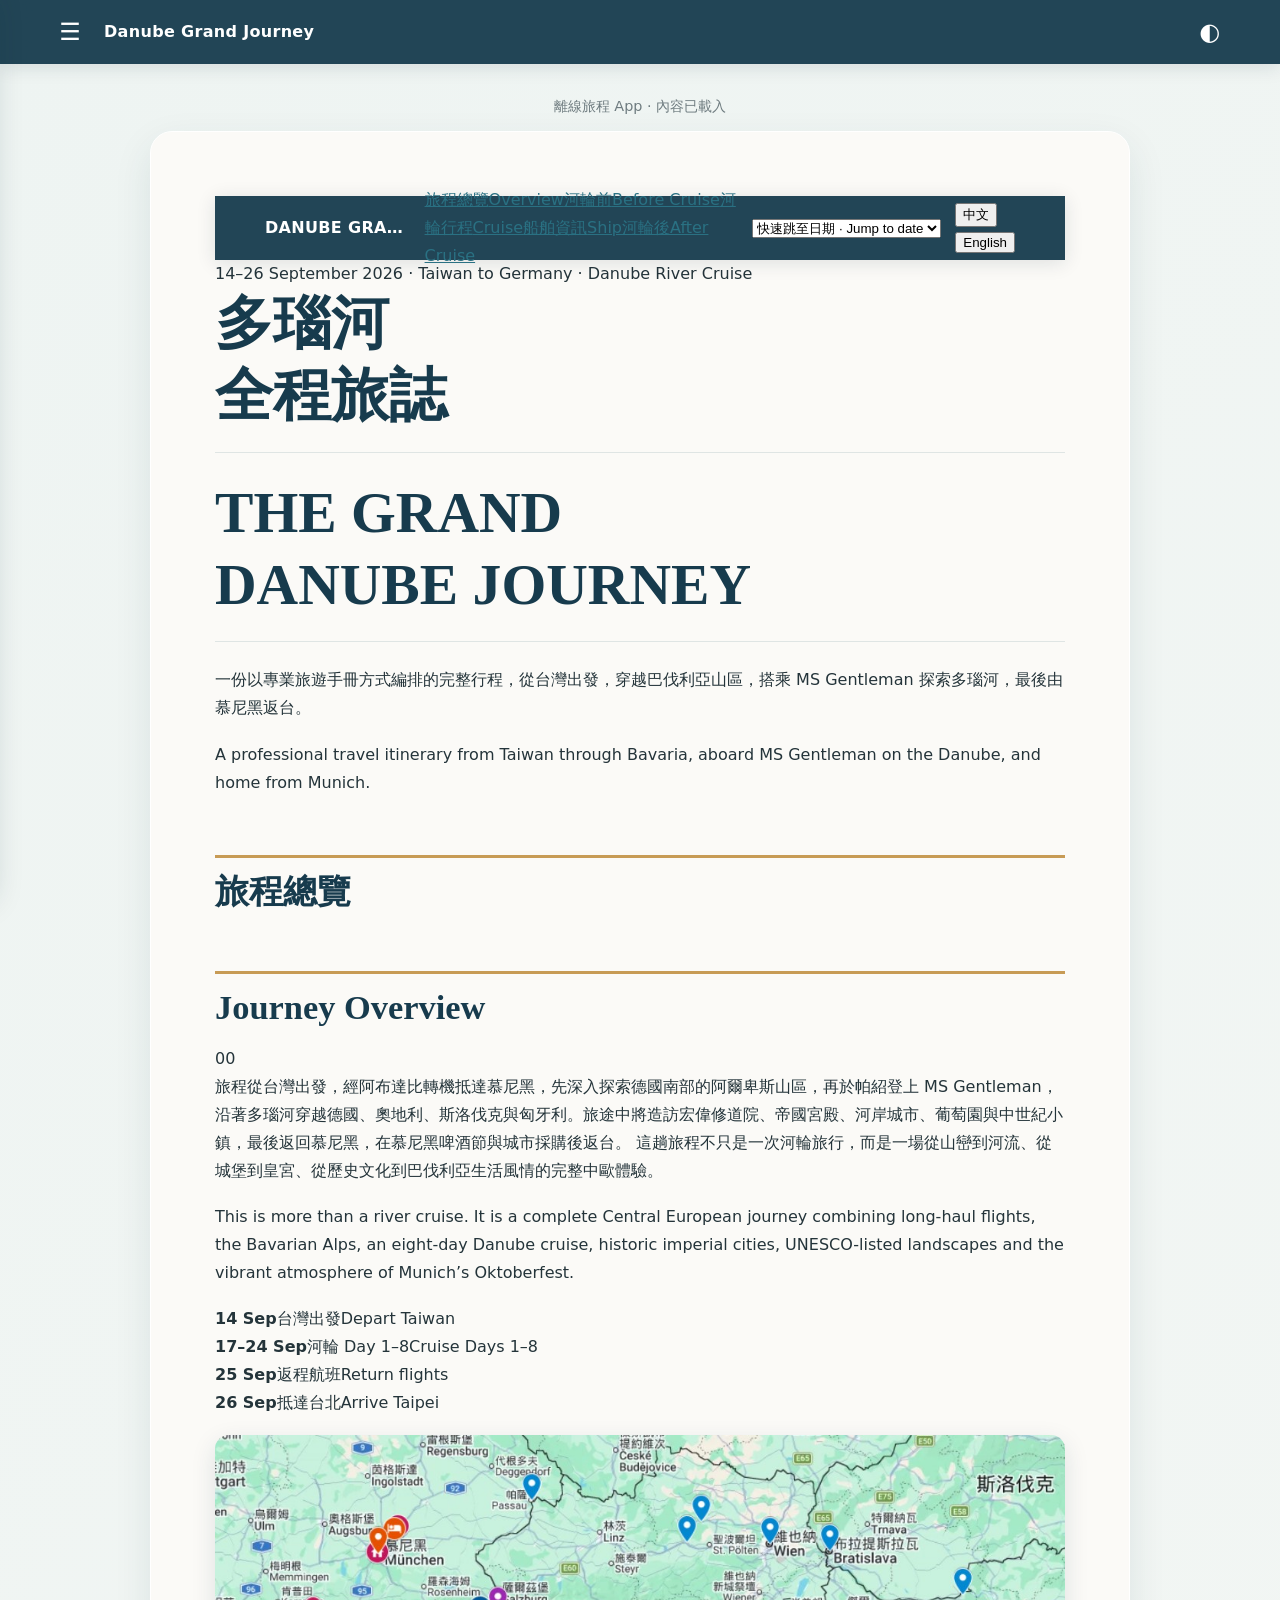
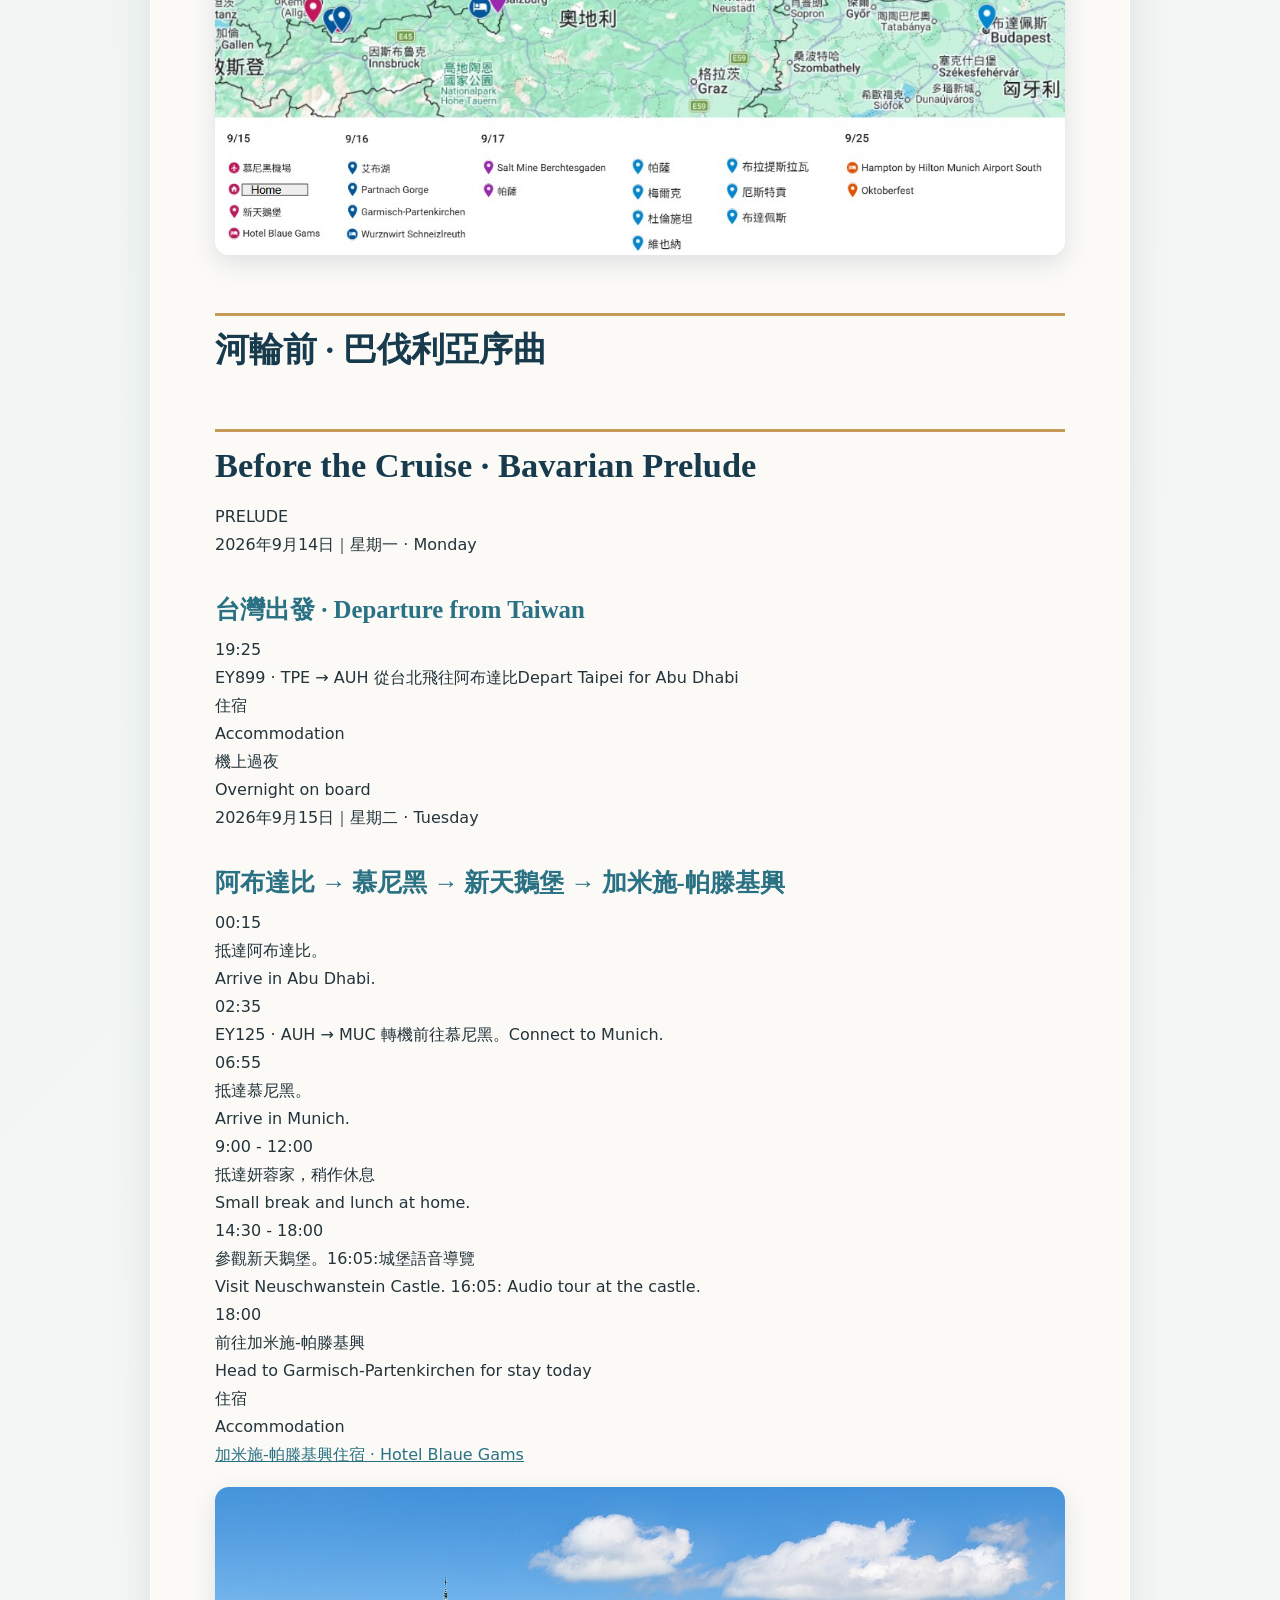
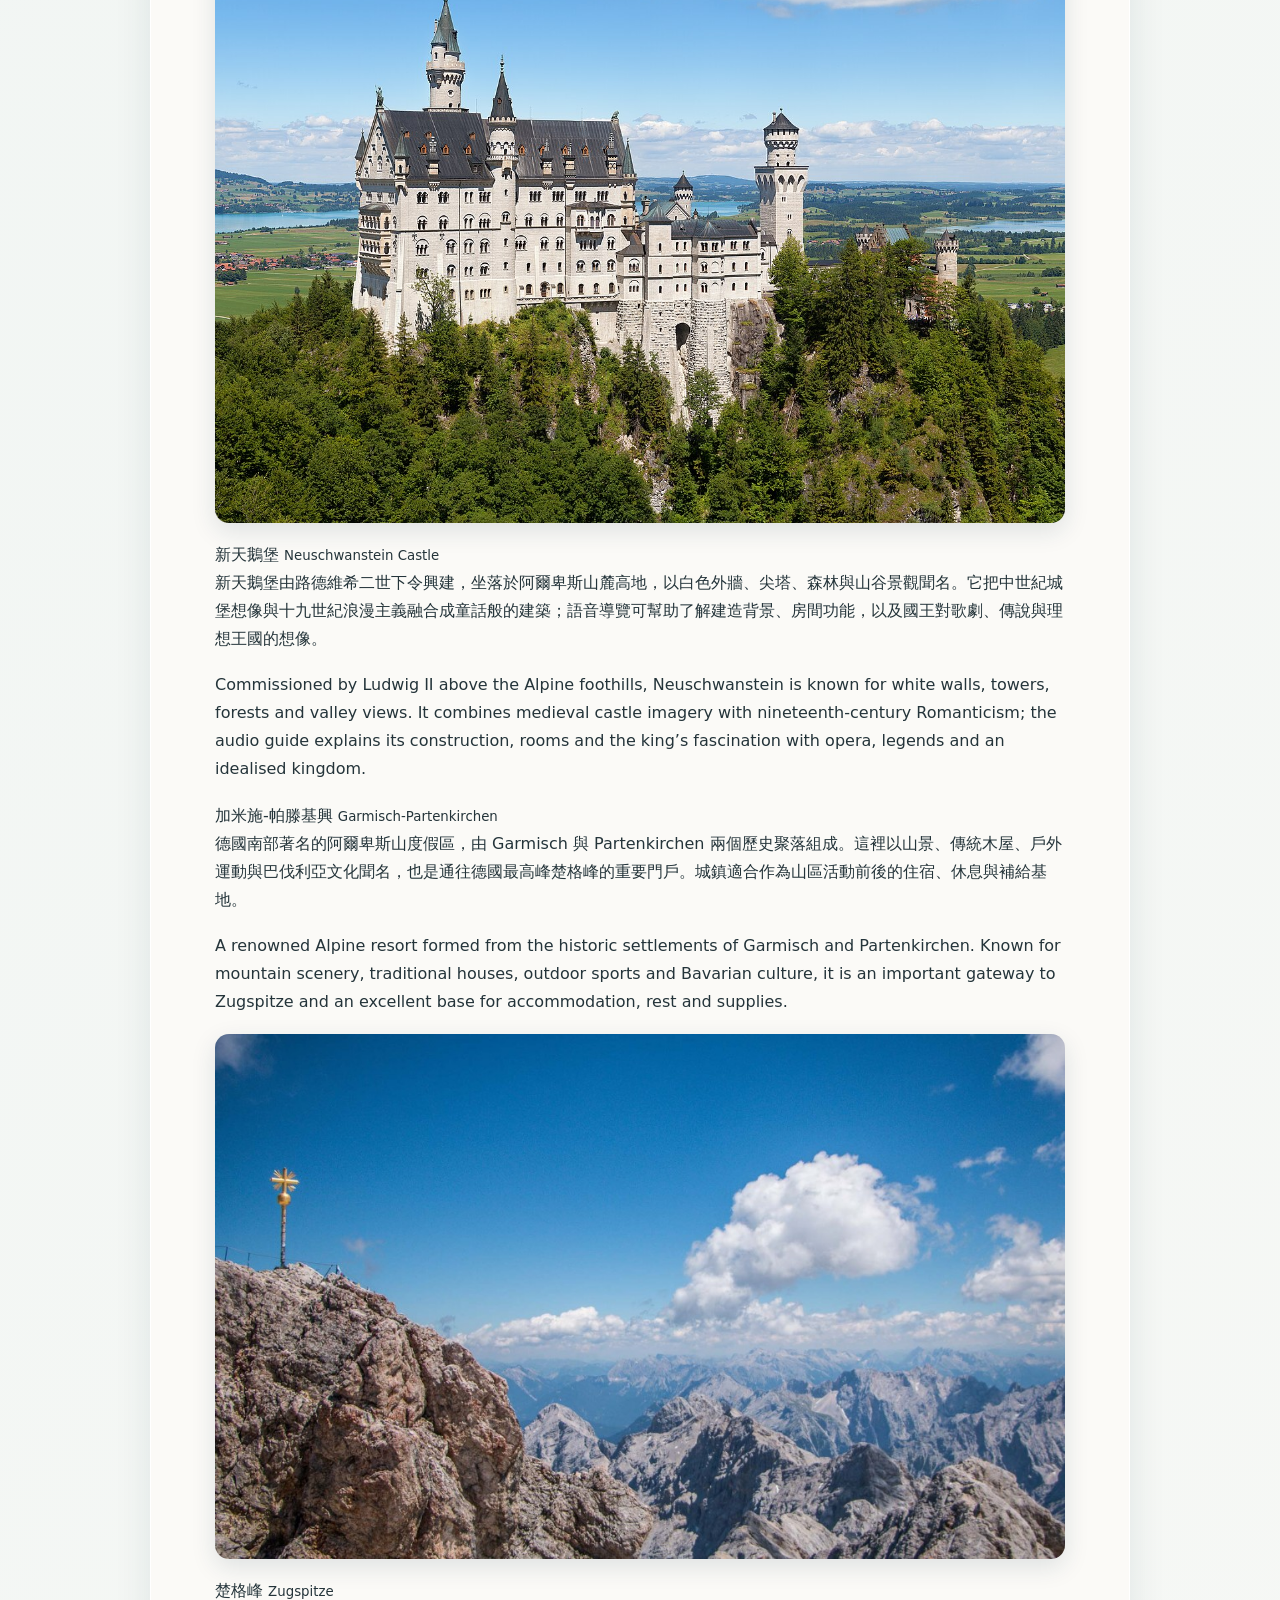
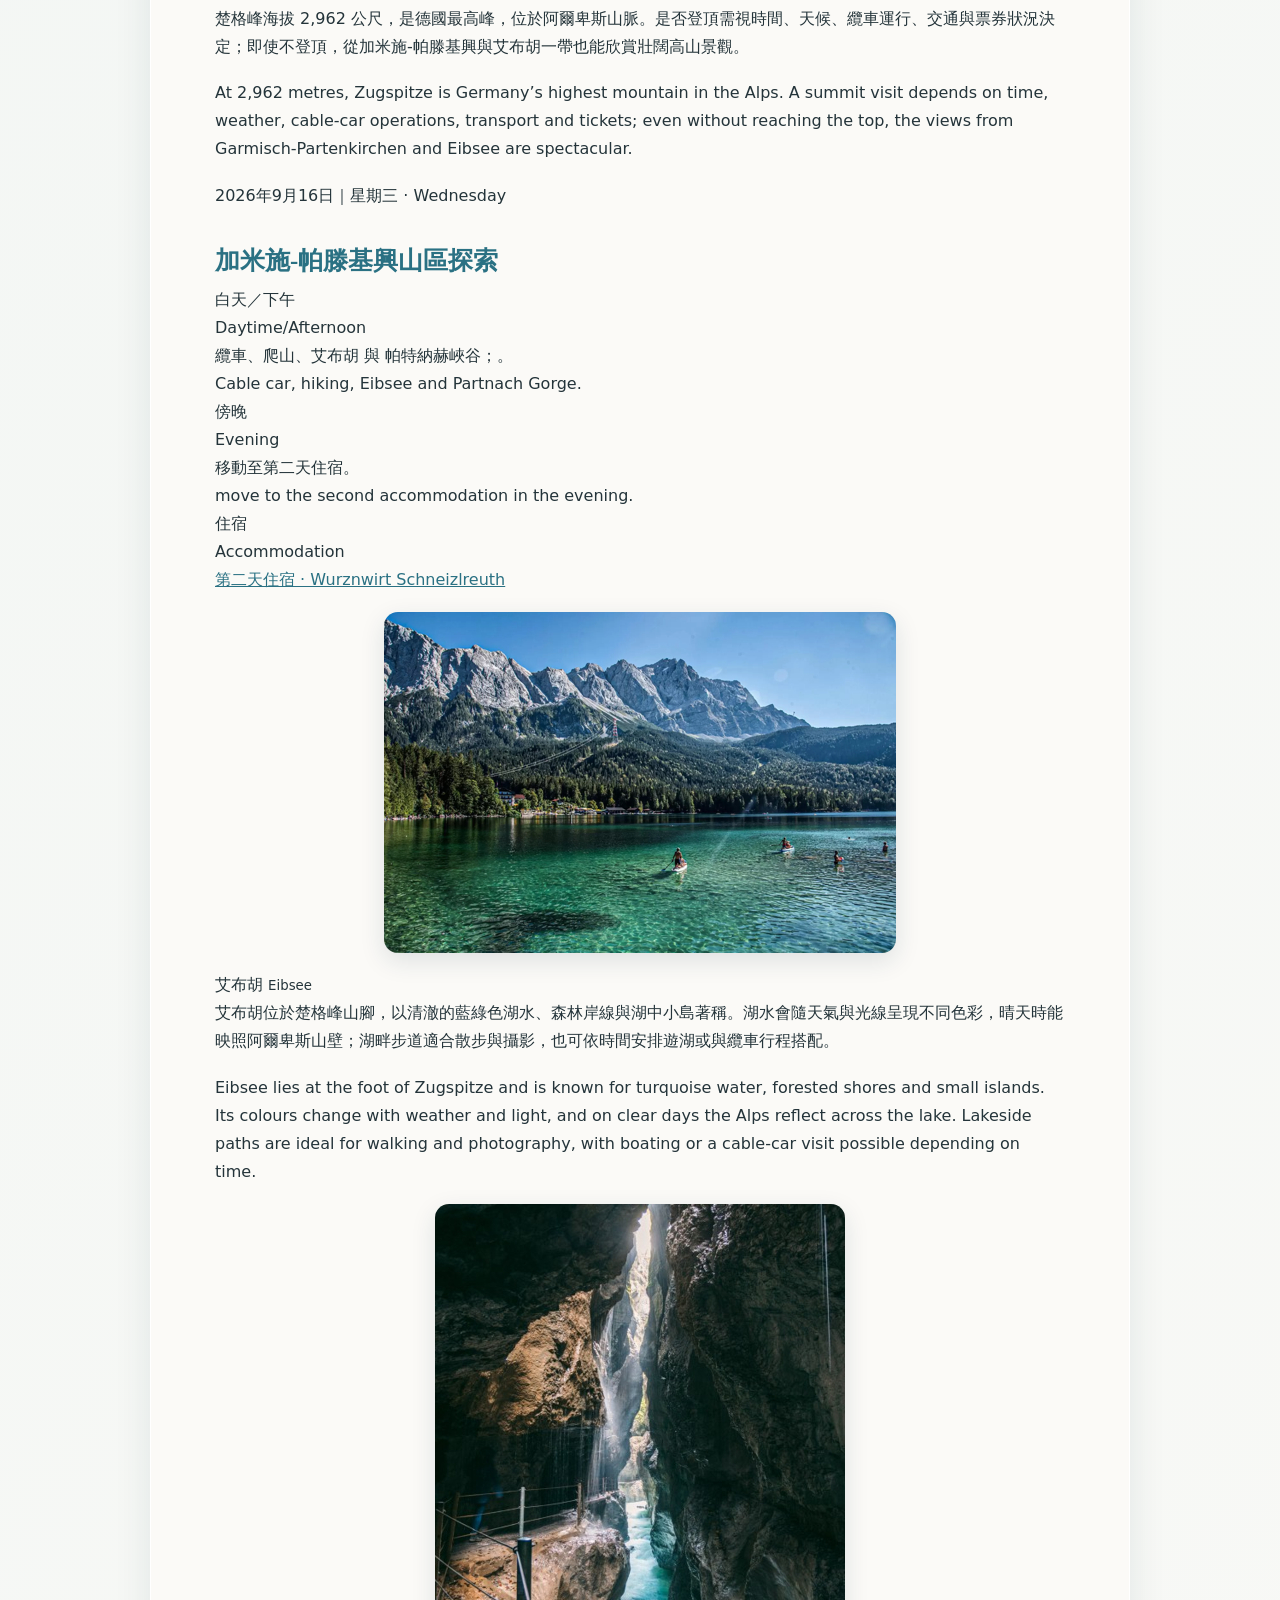
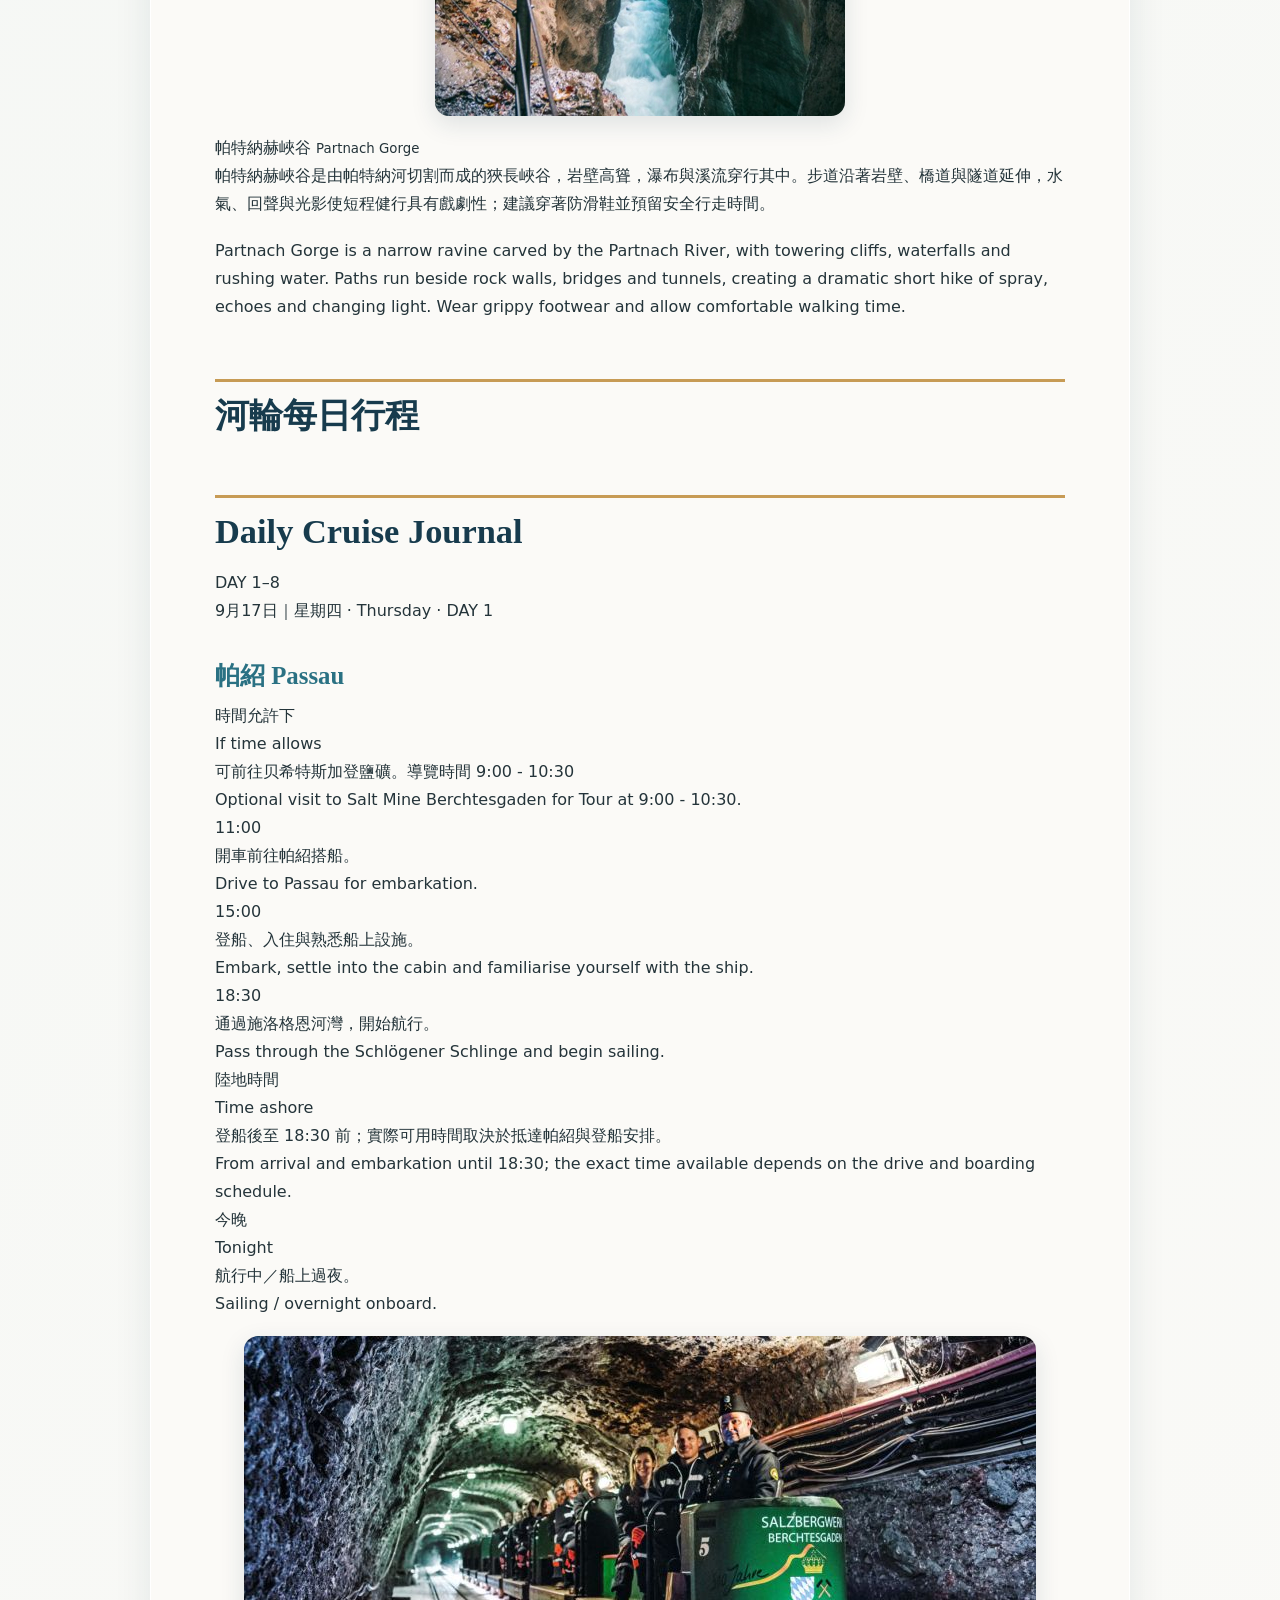
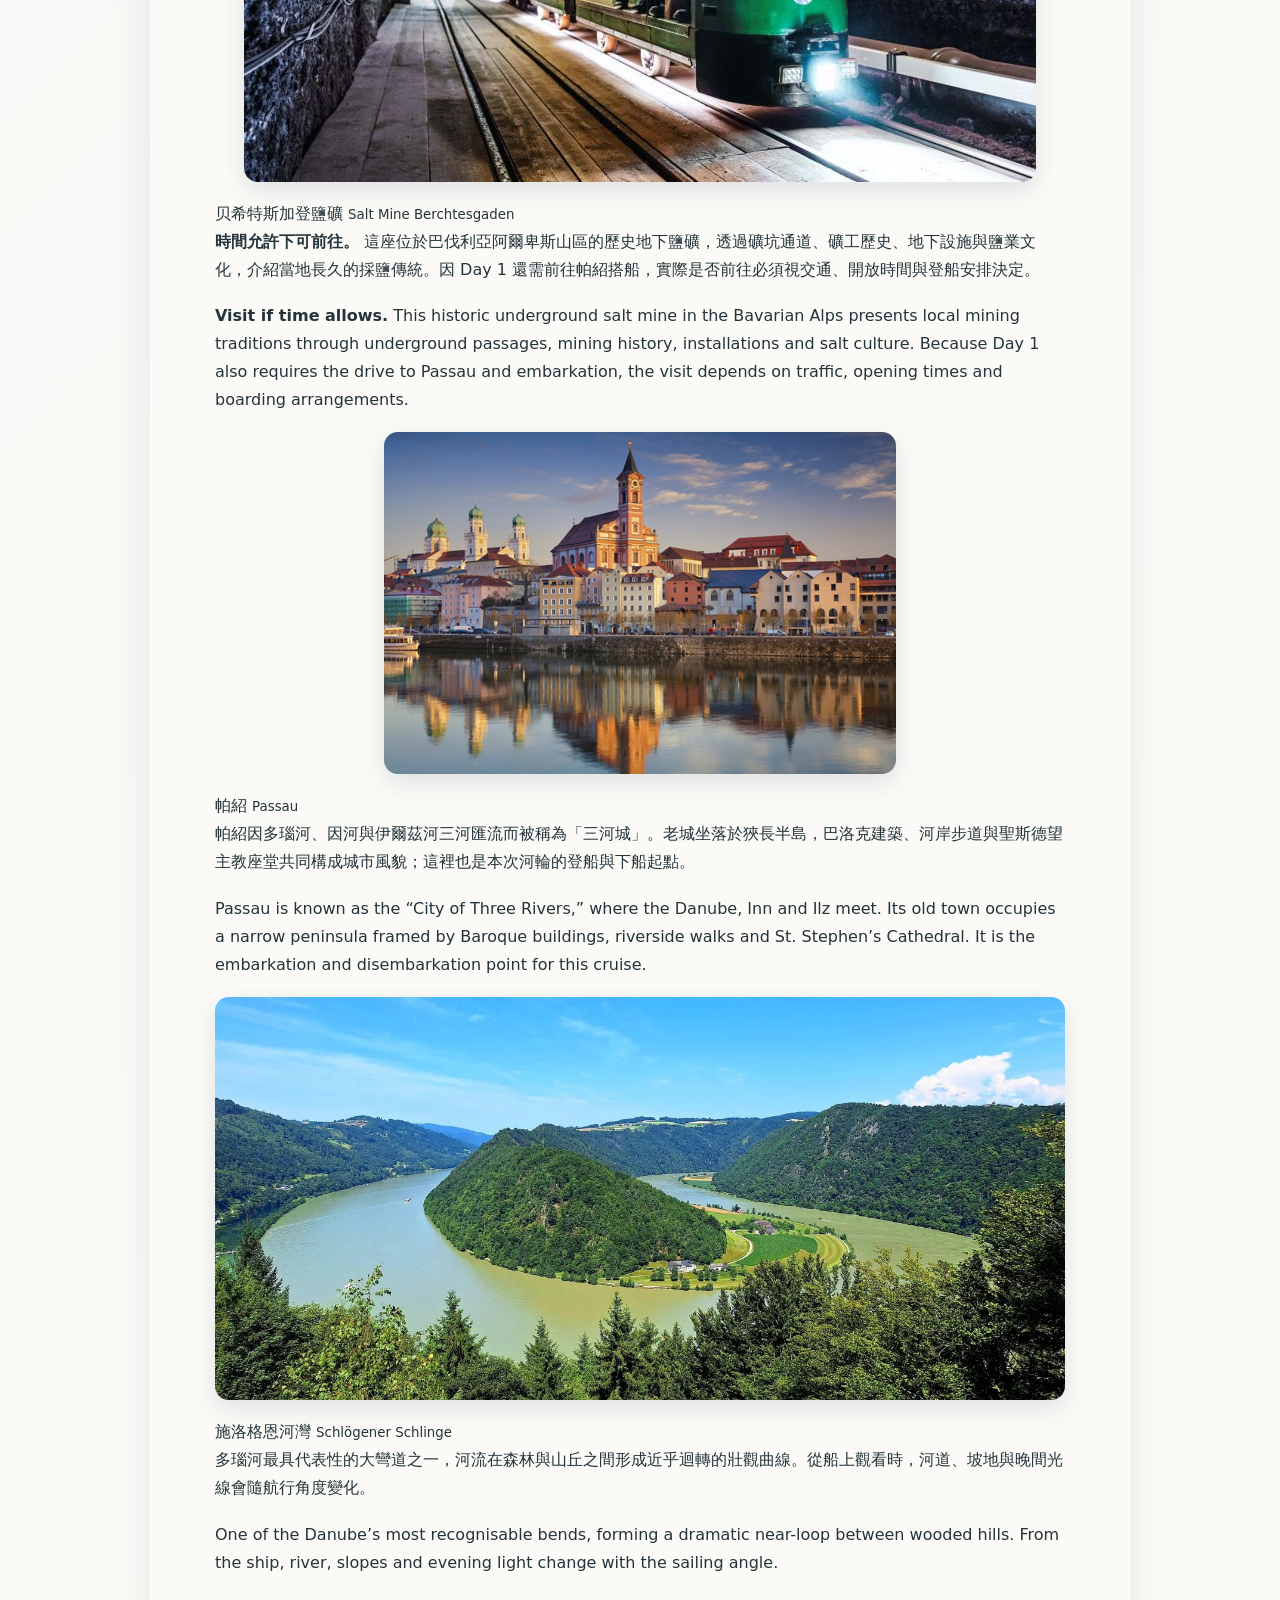
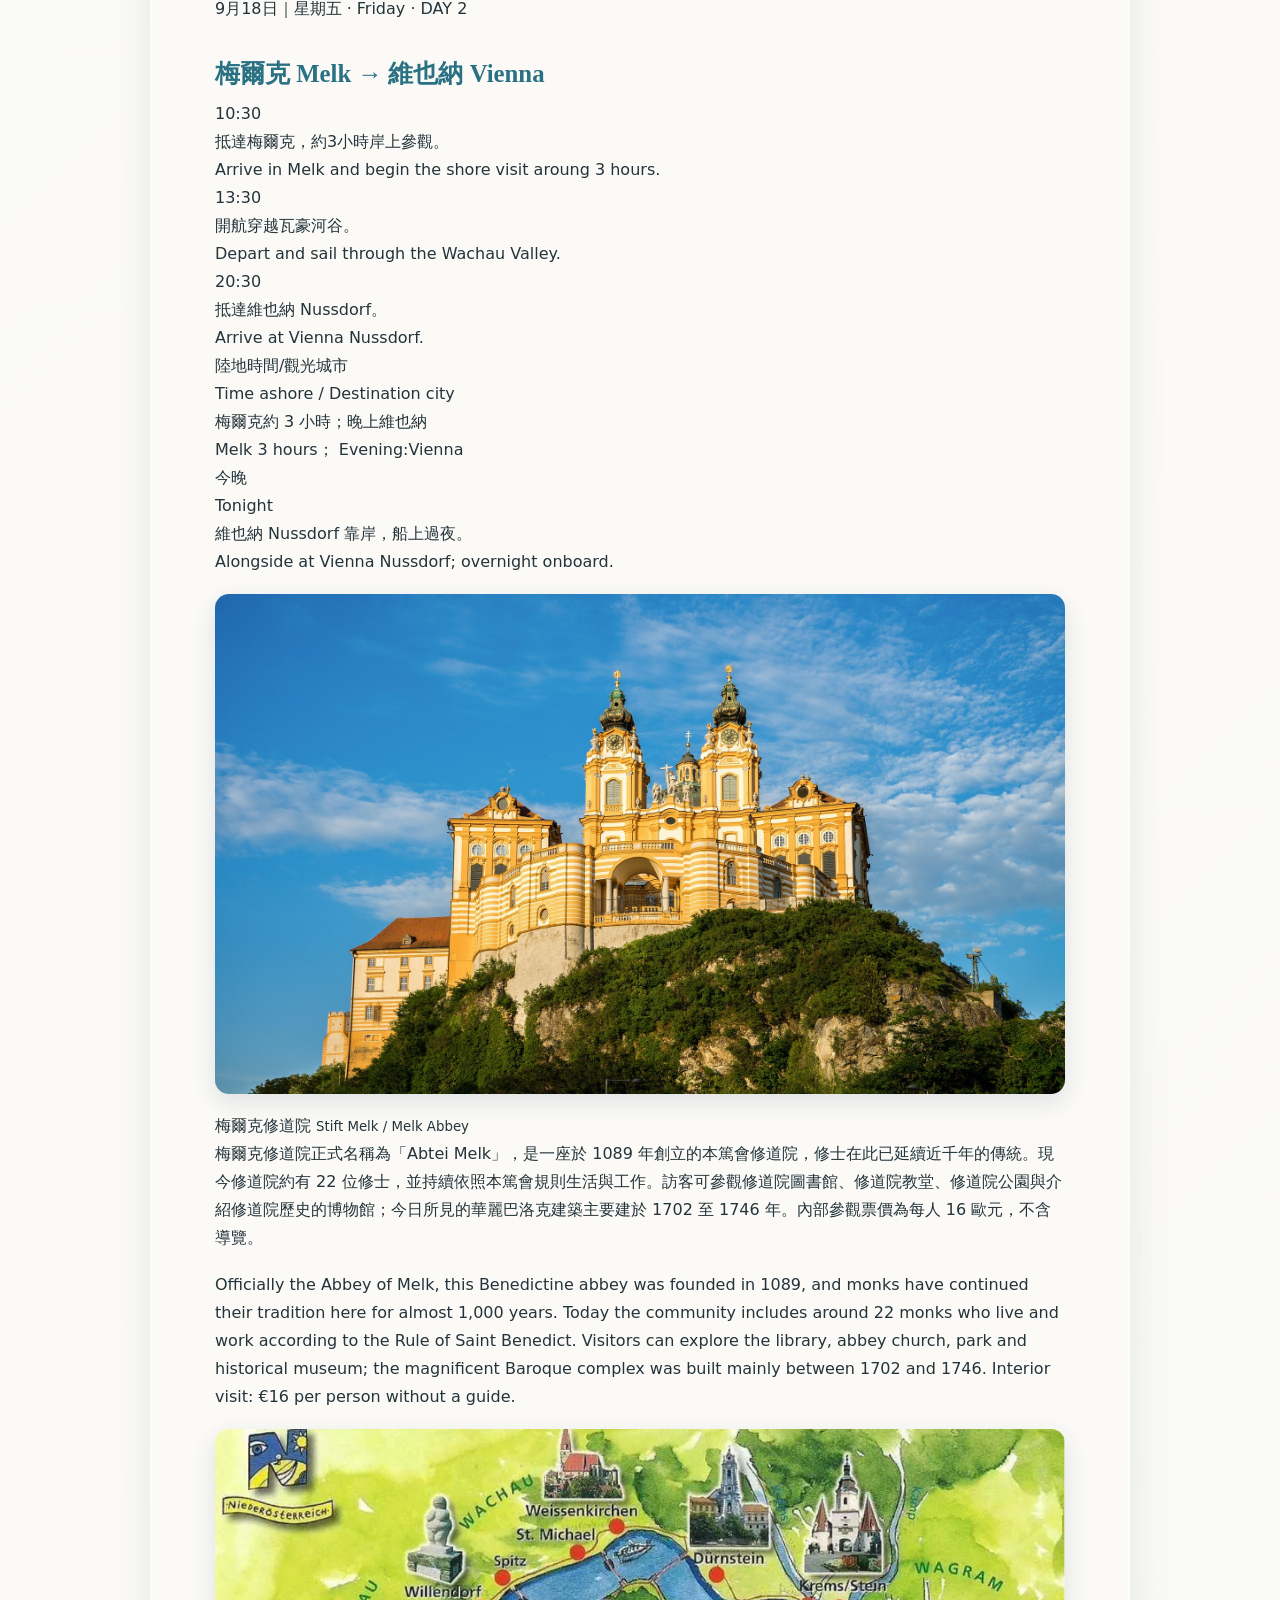
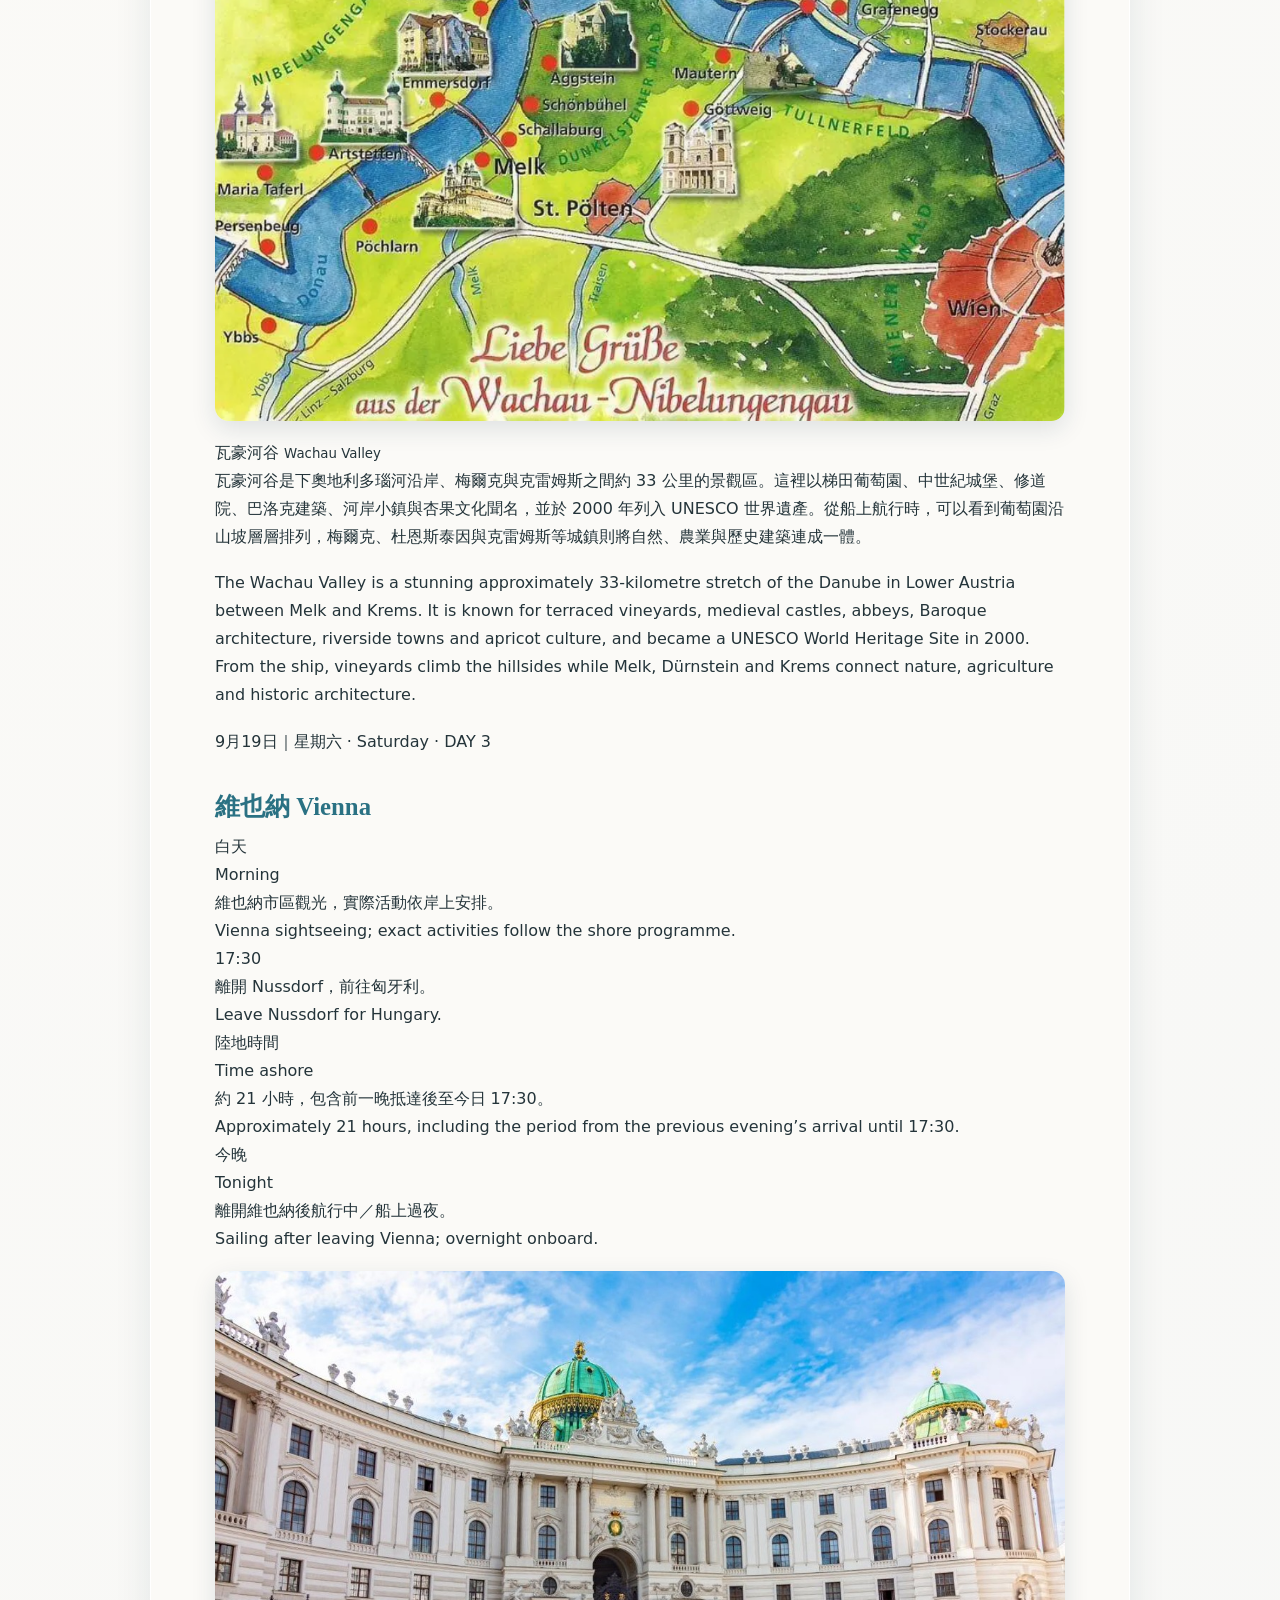
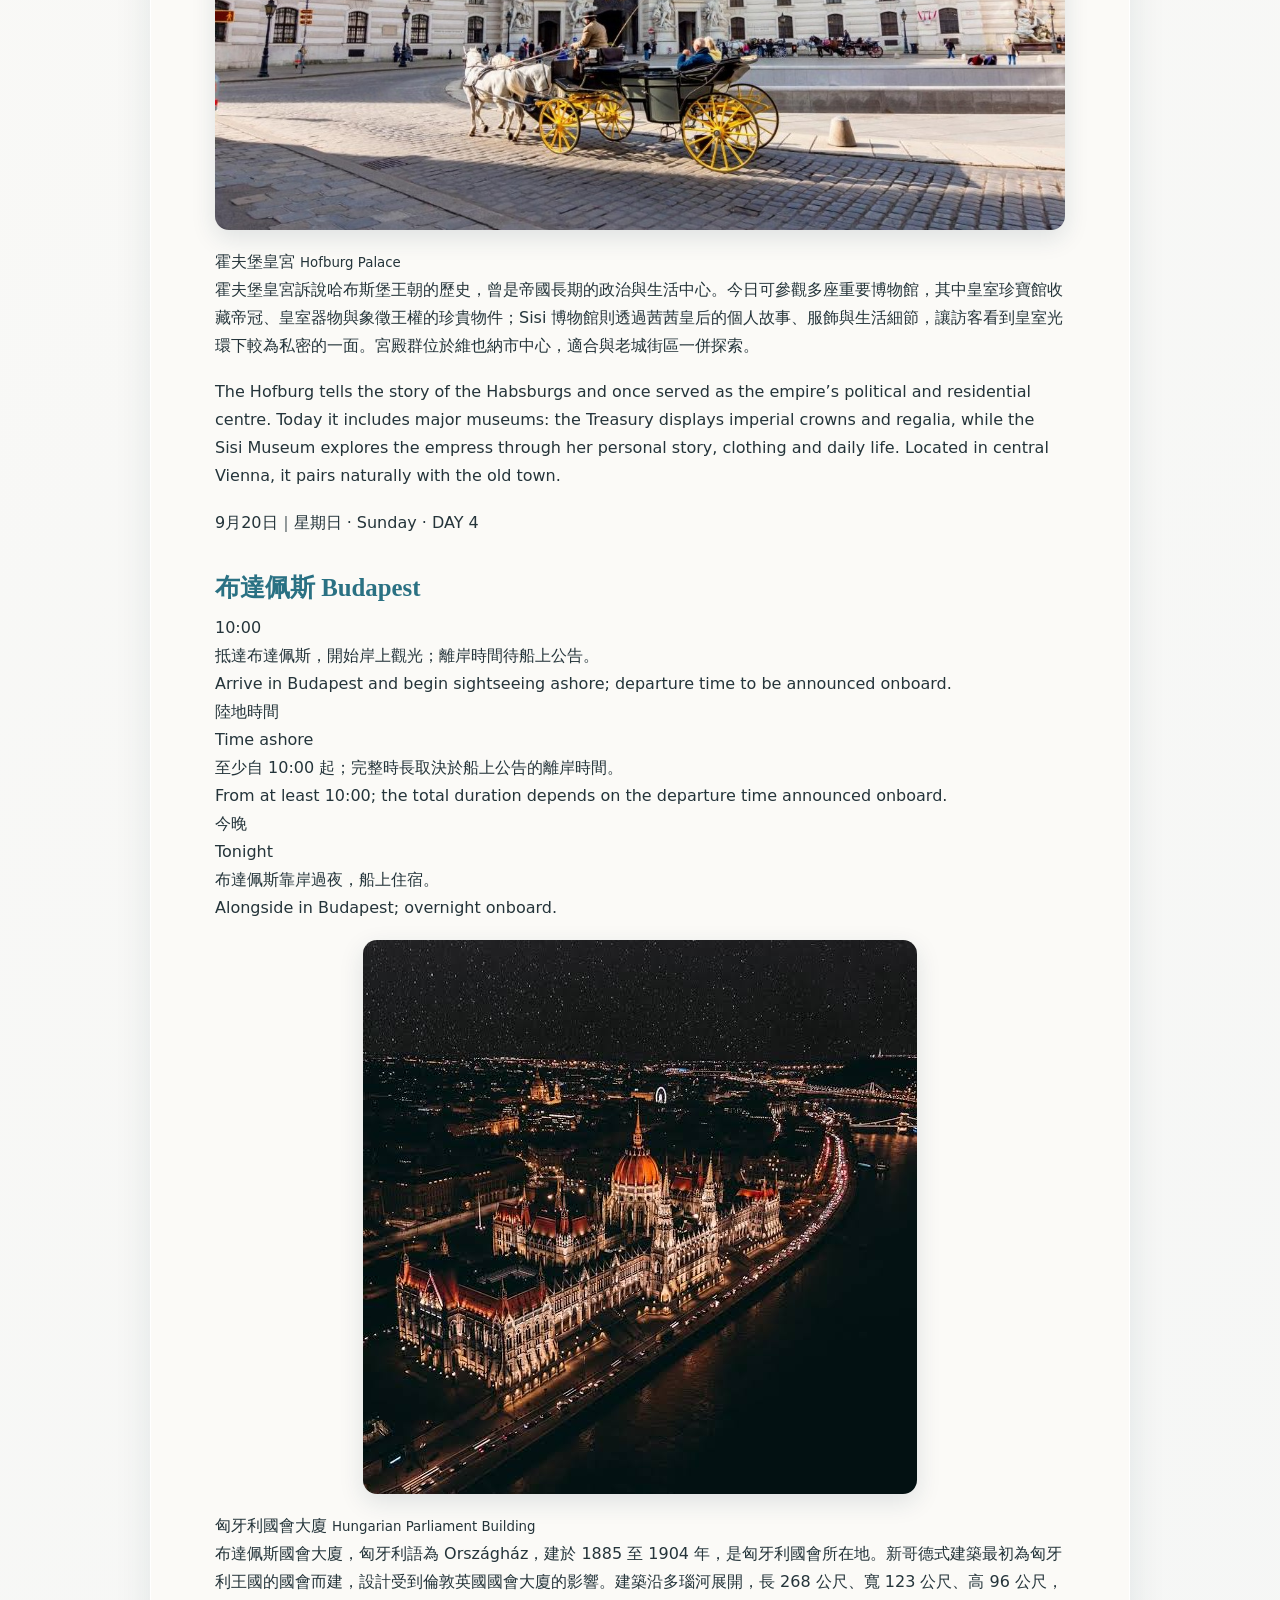
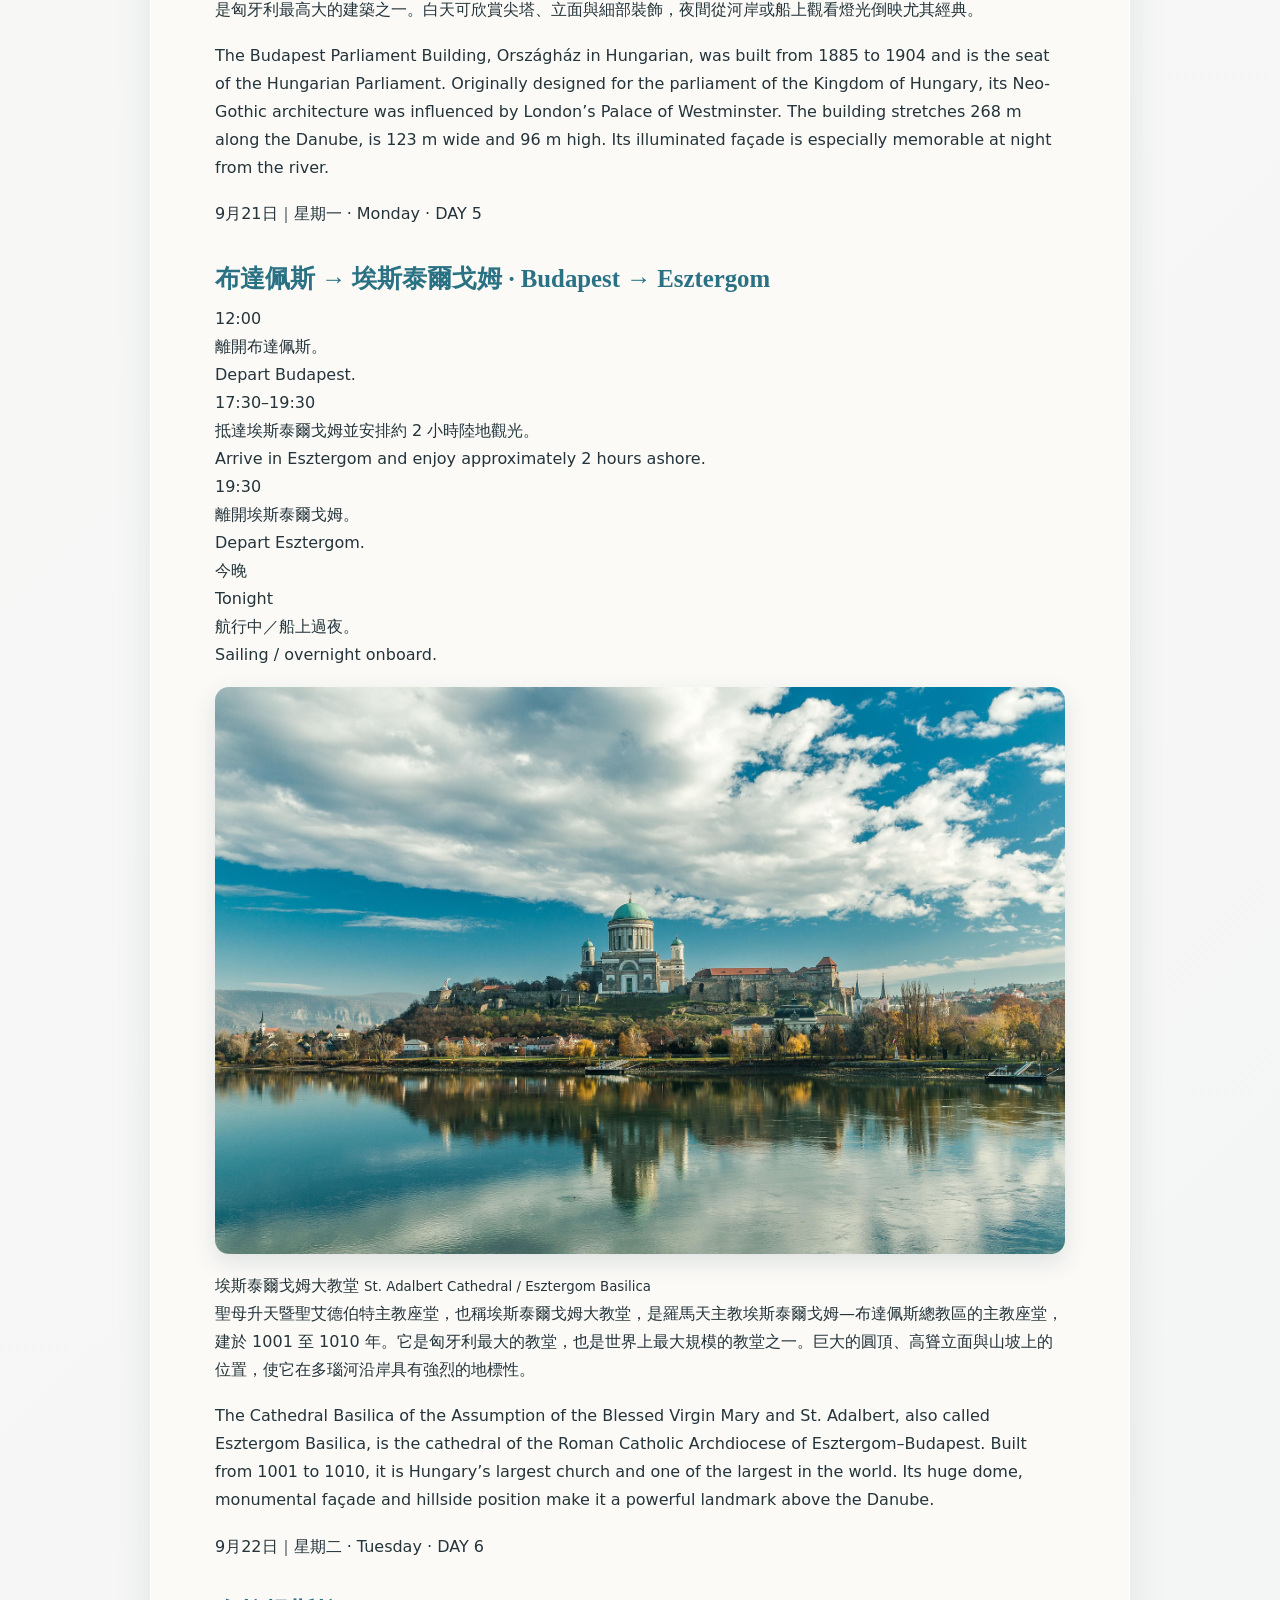
==== index.html @ 1a34e980 "Add files via upload" ====
<!doctype html>
<html lang="zh-Hant">
<head>
  <meta charset="utf-8">
  <meta name="viewport" content="width=device-width,initial-scale=1,viewport-fit=cover">
  <meta name="theme-color" content="#173b4d">
  <meta name="description" content="Danube Grand Journey — 中歐多瑙河旅程">
  <link rel="manifest" href="manifest.json">
  <link rel="stylesheet" href="styles.css">
  <title>Danube Grand Journey</title>
</head>
<body>
  <header class="topbar">
    <button id="menuButton" class="icon-button" aria-label="開啟目錄" aria-controls="sidePanel" aria-expanded="false">☰</button>
    <a class="brand" href="#top">Danube Grand Journey</a>
    <div class="top-actions">
      <button id="themeButton" class="icon-button" aria-label="切換深色模式">◐</button>
      <button id="installButton" class="install-button" hidden>安裝 App</button>
    </div>
  </header>
  <div id="backdrop" class="backdrop" hidden></div>
  <aside id="sidePanel" class="side-panel" aria-label="頁面目錄">
    <div class="panel-heading"><span>Journey Map</span><button id="closeButton" class="icon-button" aria-label="關閉目錄">×</button></div>
    <nav id="toc" class="toc"><p class="muted">正在載入目錄…</p></nav>
  </aside>
  <main id="top" class="page-shell">
    <div id="status" class="status">正在載入旅程內容…</div>
    <article id="content" class="content" aria-live="polite"></article>
    <div id="error" class="error" hidden>
      <h1>內容尚未載入</h1>
      <p>請確認原始檔案名稱為 <code>danube_grand_journey.html</code>，並與本頁放在同一個 GitHub Pages 資料夾。</p>
    </div>
  </main>
  <button id="toTop" class="to-top" aria-label="回到頂部" hidden>↑</button>
  <script src="app.js" defer></script>
</body>
</html>
---- styles.css ----
:root{--navy:#173b4d;--blue:#2a7183;--gold:#c79b55;--paper:#fbfaf7;--ink:#24343a;--muted:#6e7b7f;--line:#dfe5e4;--shadow:0 14px 38px #173b4d18;font-family:Inter,ui-sans-serif,system-ui,-apple-system,BlinkMacSystemFont,"Segoe UI","Noto Sans TC",sans-serif}*{box-sizing:border-box}html{scroll-behavior:smooth}body{margin:0;background:linear-gradient(135deg,#eef4f2,#fbfaf7 45%,#edf1f3);color:var(--ink);line-height:1.75}.topbar{position:sticky;top:0;z-index:20;height:64px;display:flex;align-items:center;gap:14px;padding:0 max(18px,calc((100vw - 1180px)/2));background:#173b4df2;color:#fff;backdrop-filter:blur(14px);box-shadow:0 3px 18px #102c391f}.brand{color:#fff;text-decoration:none;font-weight:750;letter-spacing:.02em;white-space:nowrap;overflow:hidden;text-overflow:ellipsis}.top-actions{display:flex;align-items:center;gap:8px;margin-left:auto}.icon-button,.install-button{border:0;border-radius:10px;cursor:pointer;font:inherit}.icon-button{width:40px;height:40px;background:transparent;color:inherit;font-size:24px;line-height:1}.install-button{padding:8px 12px;background:var(--gold);color:#172a30;font-size:13px;font-weight:700}.page-shell{width:min(100% - 32px,980px);margin:30px auto 80px}.content{background:var(--paper);border:1px solid #fff;border-radius:22px;padding:clamp(22px,5vw,70px);box-shadow:var(--shadow)}.content h1,.content h2,.content h3{font-family:Georgia,"Noto Serif TC",serif;color:var(--navy);line-height:1.25;scroll-margin-top:84px}.content h1{font-size:clamp(2rem,5vw,3.6rem);margin:0 0 24px;border-bottom:1px solid var(--line);padding-bottom:20px}.content h2{font-size:clamp(1.55rem,3vw,2.15rem);margin:58px 0 16px;padding-top:12px;border-top:3px solid var(--gold)}.content h3{font-size:clamp(1.18rem,2.5vw,1.55rem);margin:36px 0 10px;color:var(--blue)}.content p{margin:0 0 1.15em}.content img{display:block;max-width:100%;height:auto;margin:18px auto;border-radius:14px;box-shadow:0 8px 24px #173b4d20}.content figure{margin:28px 0}.content figcaption{text-align:center;color:var(--muted);font-size:.9rem}.content table{display:block;max-width:100%;overflow:auto;border-collapse:collapse;margin:22px 0}.content th,.content td{border:1px solid var(--line);padding:8px 12px;text-align:left}.content blockquote{border-left:4px solid var(--gold);margin:22px 0;padding:5px 18px;background:#f1f5f3}.content a{color:var(--blue)}.content ul,.content ol{padding-left:1.4em}.status{color:var(--muted);font-size:.9rem;text-align:center;margin:12px}.error{background:#fff1ed;border:1px solid #e6b3a6;border-radius:16px;padding:24px}.error code{background:#fff;padding:2px 6px;border-radius:5px}.side-panel{position:fixed;z-index:30;left:0;top:0;bottom:0;width:min(340px,88vw);padding:18px;background:var(--paper);box-shadow:8px 0 30px #102c3930;transform:translateX(-105%);transition:transform .25s ease;overflow:auto}.side-panel.open{transform:none}.panel-heading{display:flex;justify-content:space-between;align-items:center;font-weight:750;color:var(--navy);font-size:1.1rem;margin-bottom:12px}.toc a{display:block;padding:8px 10px;color:var(--ink);text-decoration:none;border-radius:8px;line-height:1.35}.toc a:hover,.toc a:focus{background:#e8f0ee;color:var(--blue)}.toc a.level-3{padding-left:26px;font-size:.92rem}.backdrop{position:fixed;inset:0;z-index:25;background:#102c3955}.muted{color:var(--muted)}.to-top{position:fixed;right:20px;bottom:22px;border:0;border-radius:50%;width:44px;height:44px;background:var(--gold);color:#172a30;font-size:22px;box-shadow:var(--shadow);cursor:pointer}.dark{--paper:#17272e;--ink:#edf3f1;--navy:#c9e1db;--blue:#8bd0d0;--line:#3b5359;--muted:#b1c1c2;background:#101c21}.dark .content{border-color:#294049}.dark .content blockquote{background:#20343a}.dark .error{background:#402d2b}.dark .error code{background:#553b37}.dark .toc a:hover,.dark .toc a:focus{background:#29434a}@media(max-width:600px){.topbar{height:58px;padding:0 12px;gap:8px}.brand{font-size:.9rem}.install-button{padding:7px 9px}.page-shell{width:100%;margin:0 auto 50px}.content{border-radius:0;border-left:0;border-right:0;padding:25px 19px 48px}.content h2{margin-top:44px}.content table{font-size:.9rem}.status{padding:8px 12px;font-size:.8rem}}@media(prefers-reduced-motion:reduce){*{scroll-behavior:auto!important;transition:none!important}}
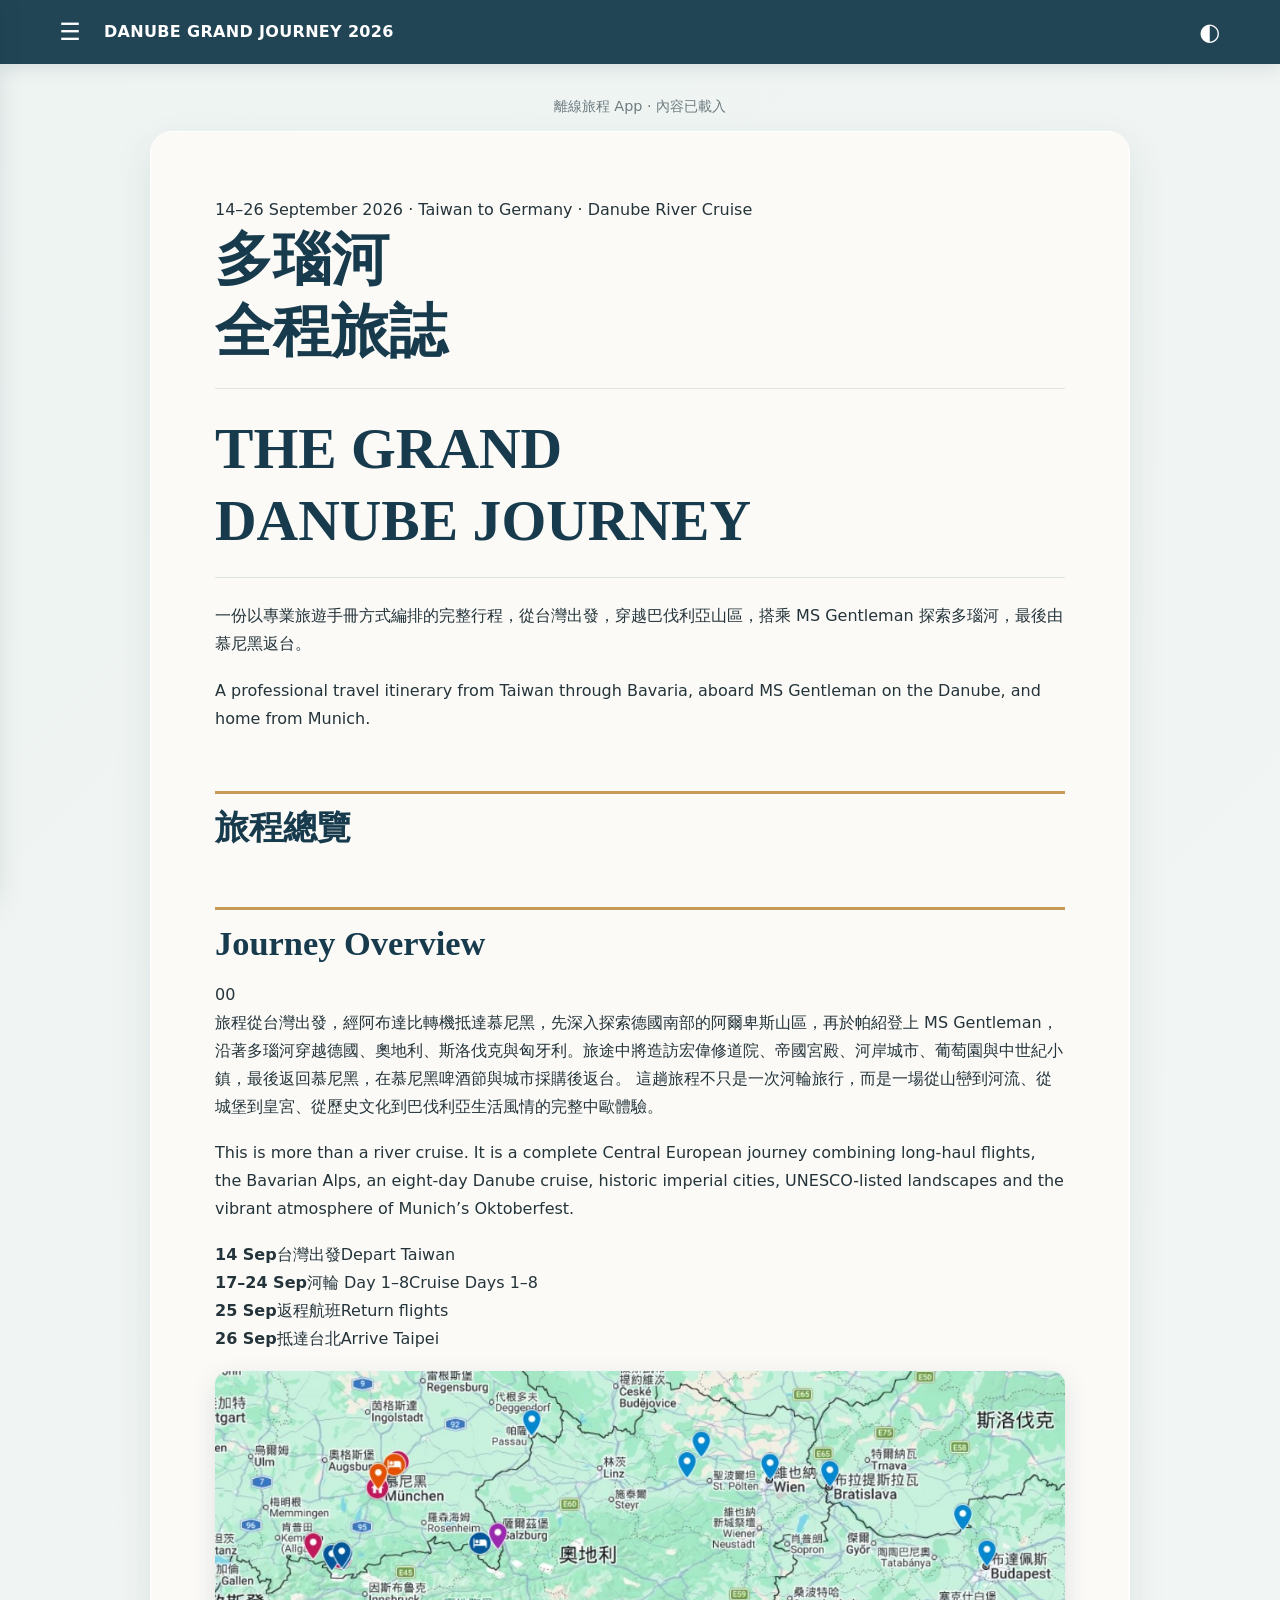
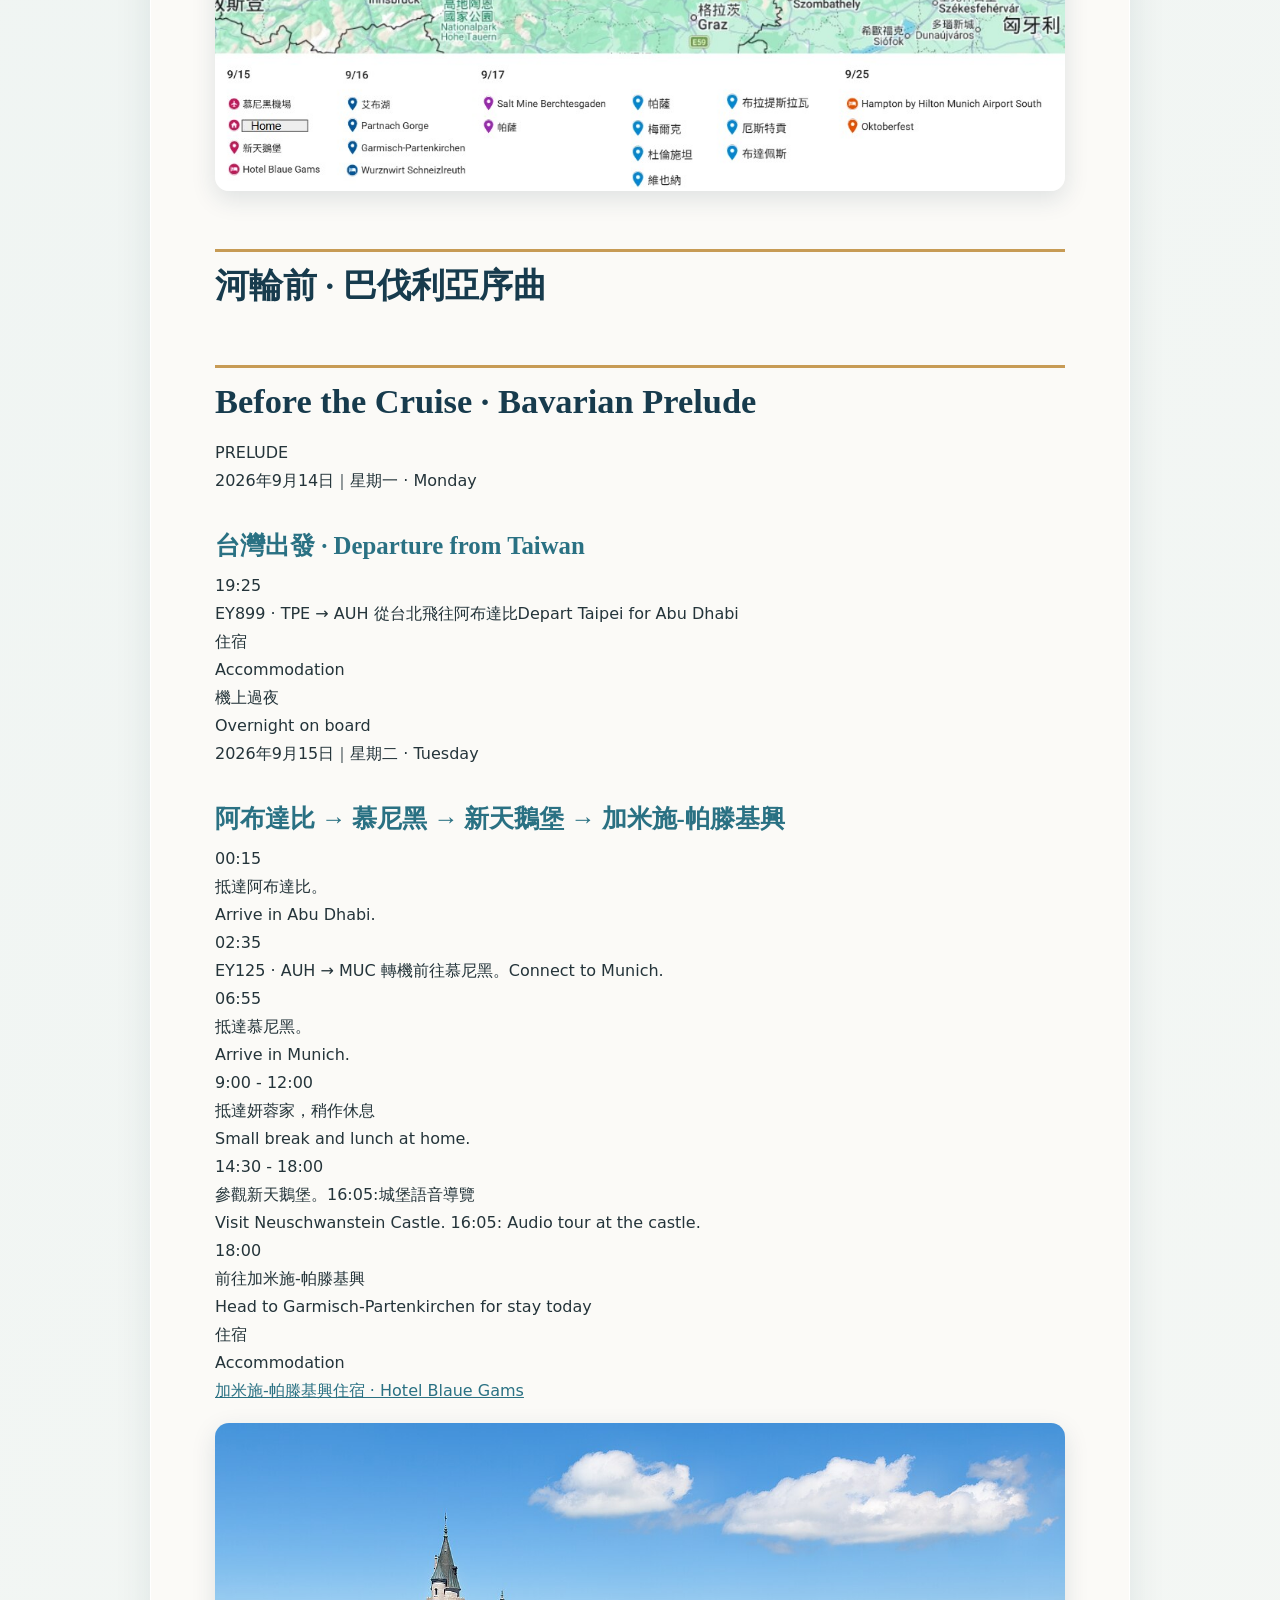
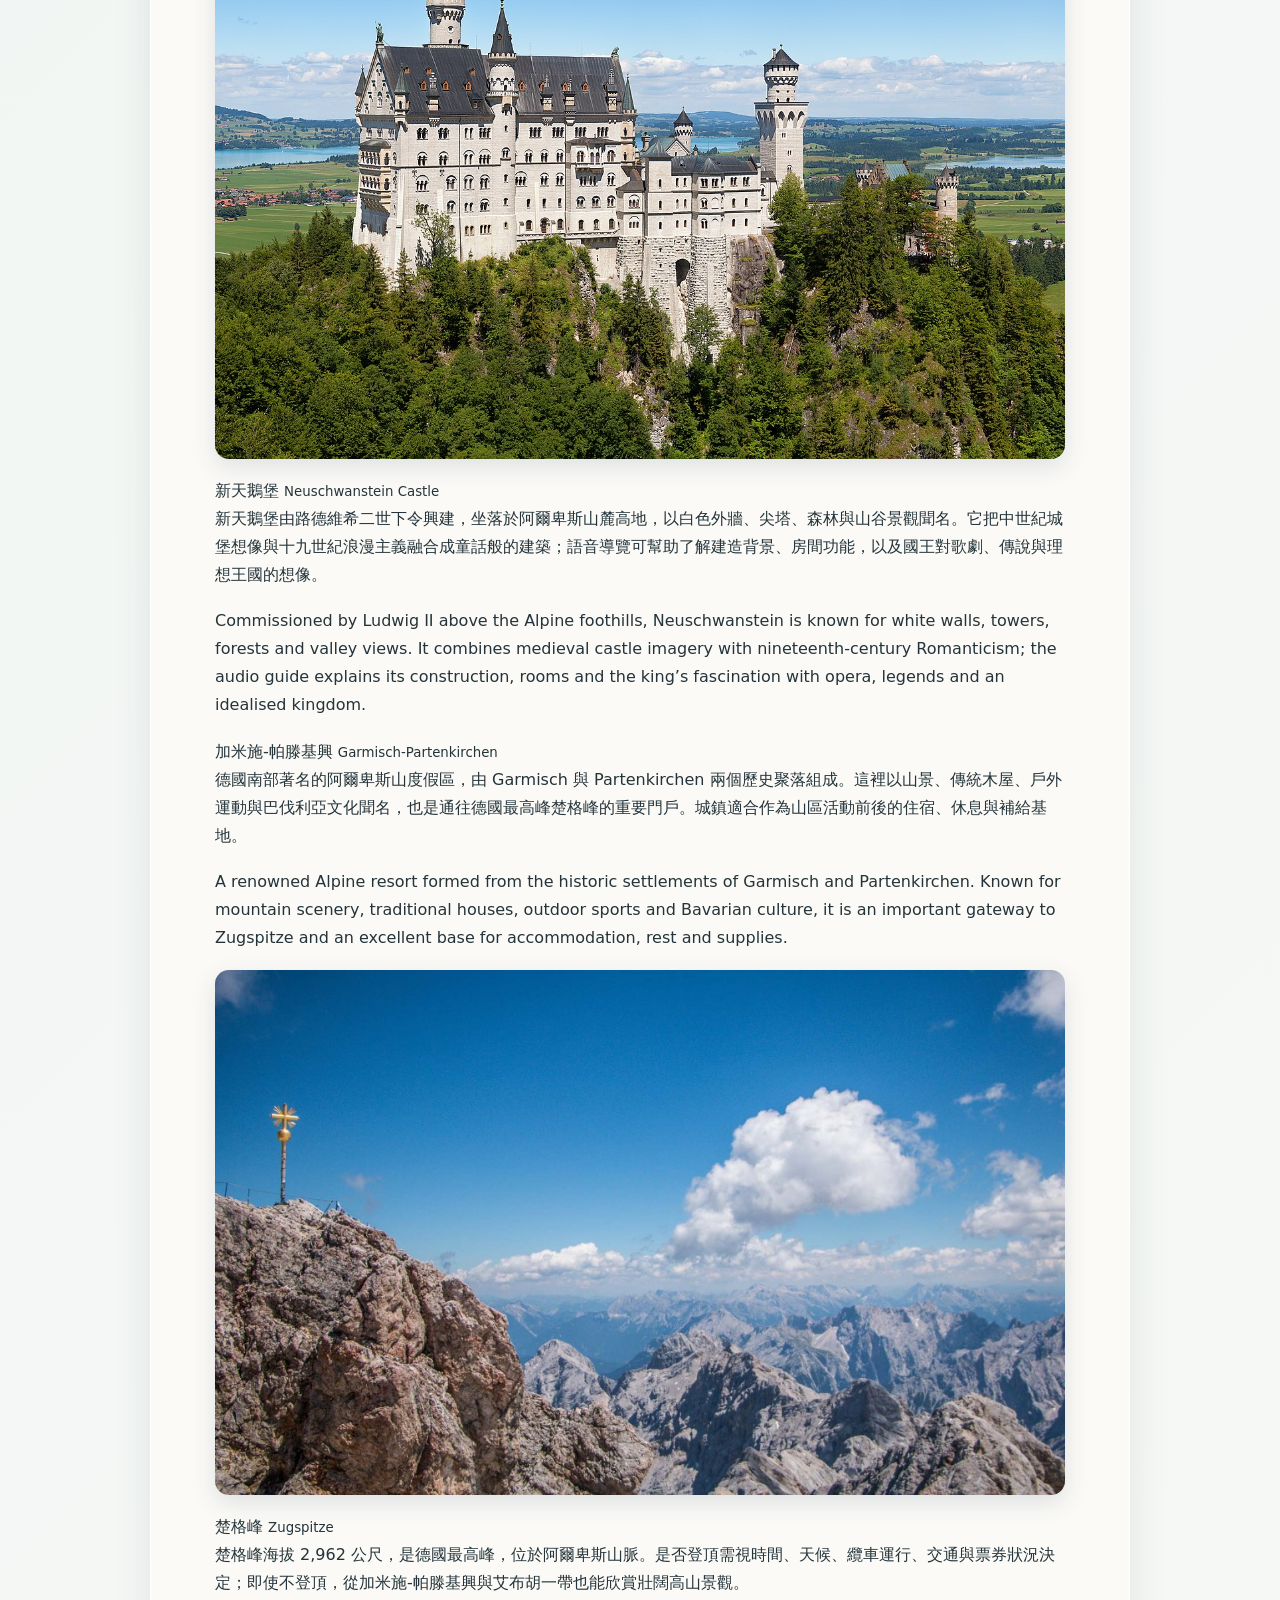
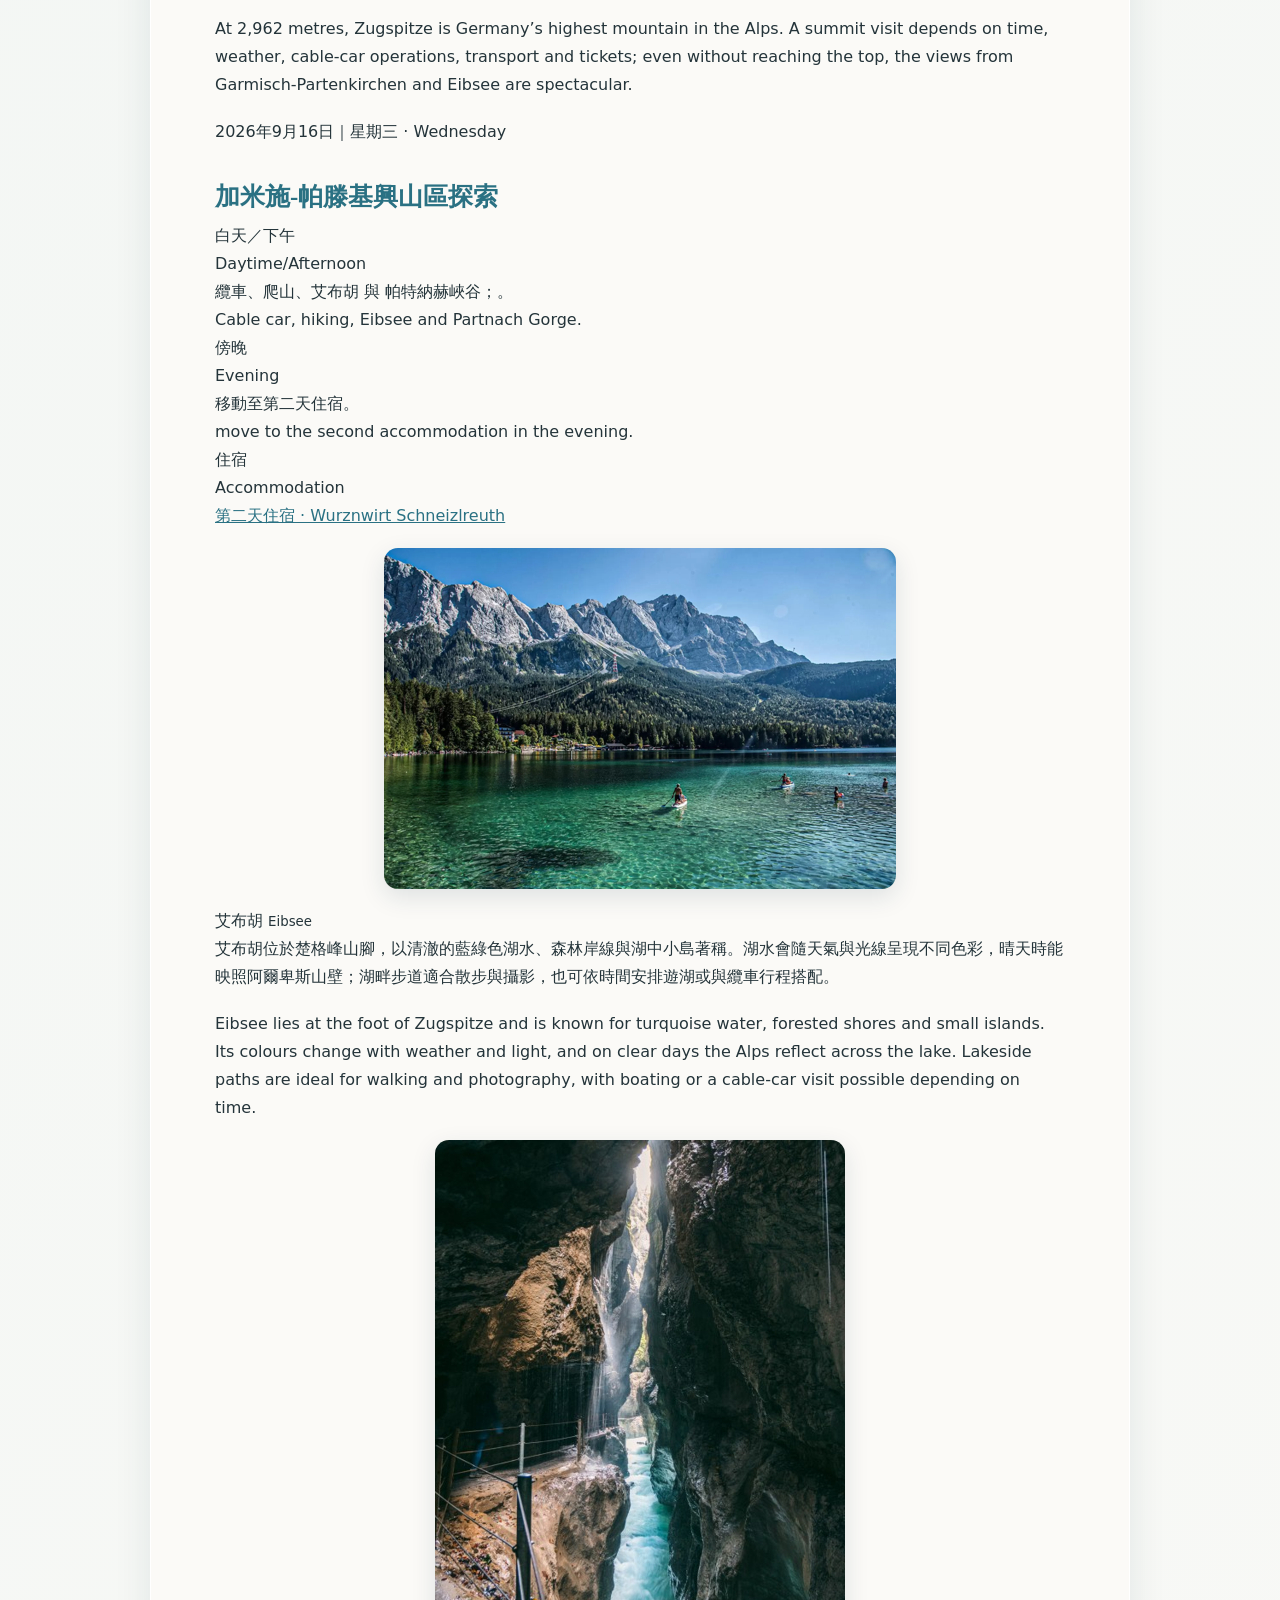
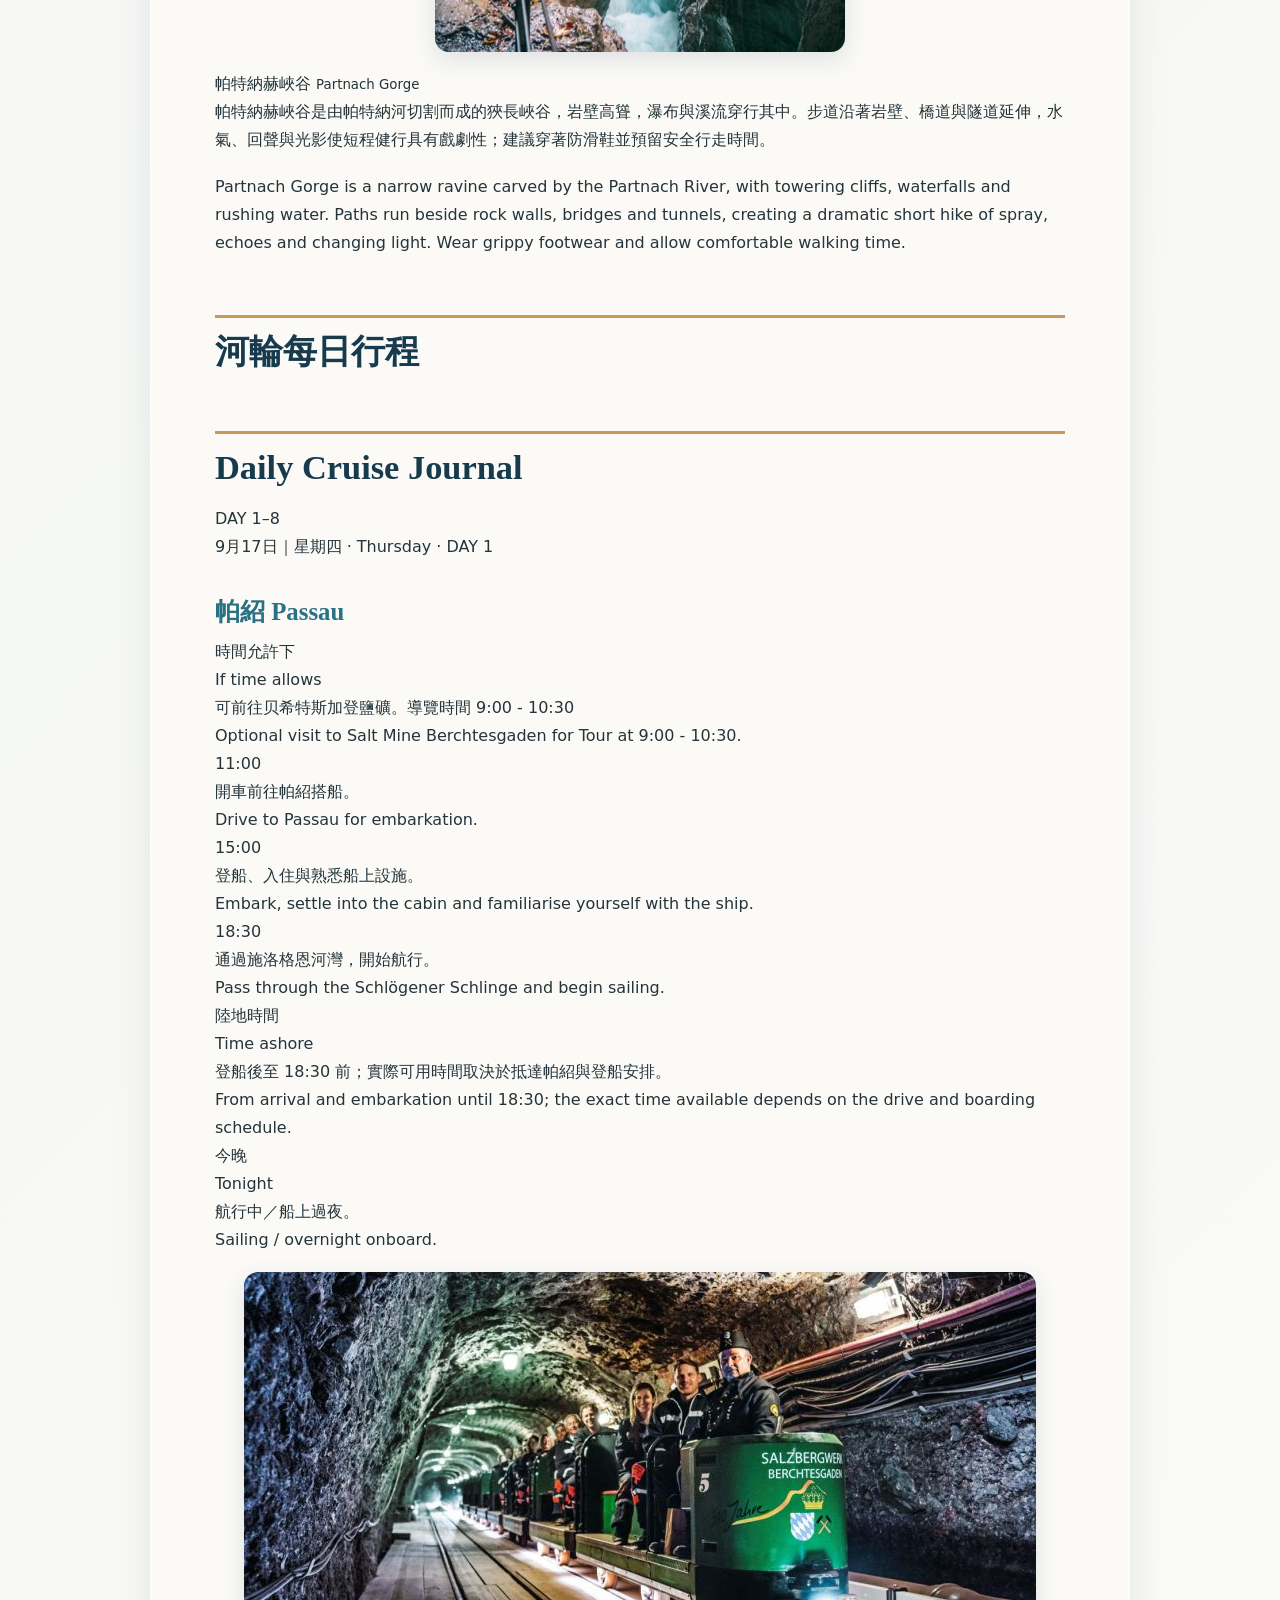
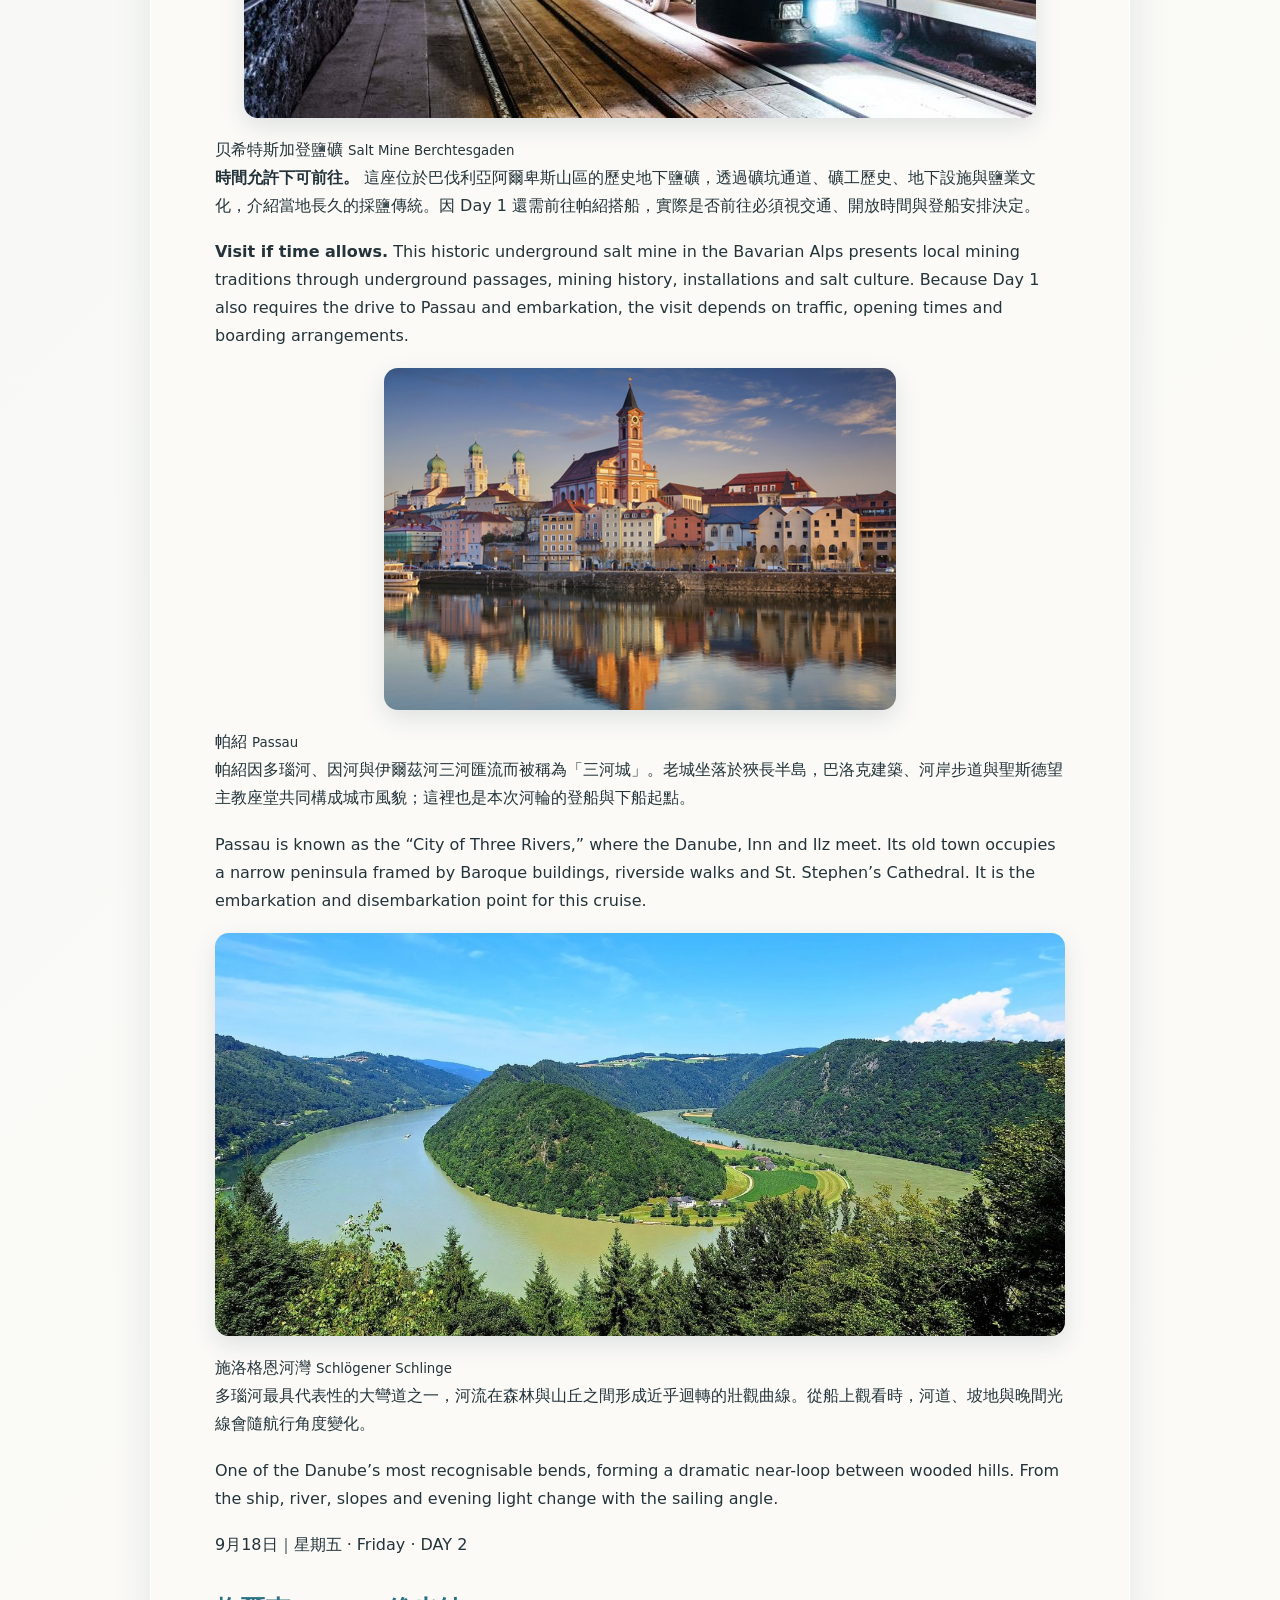
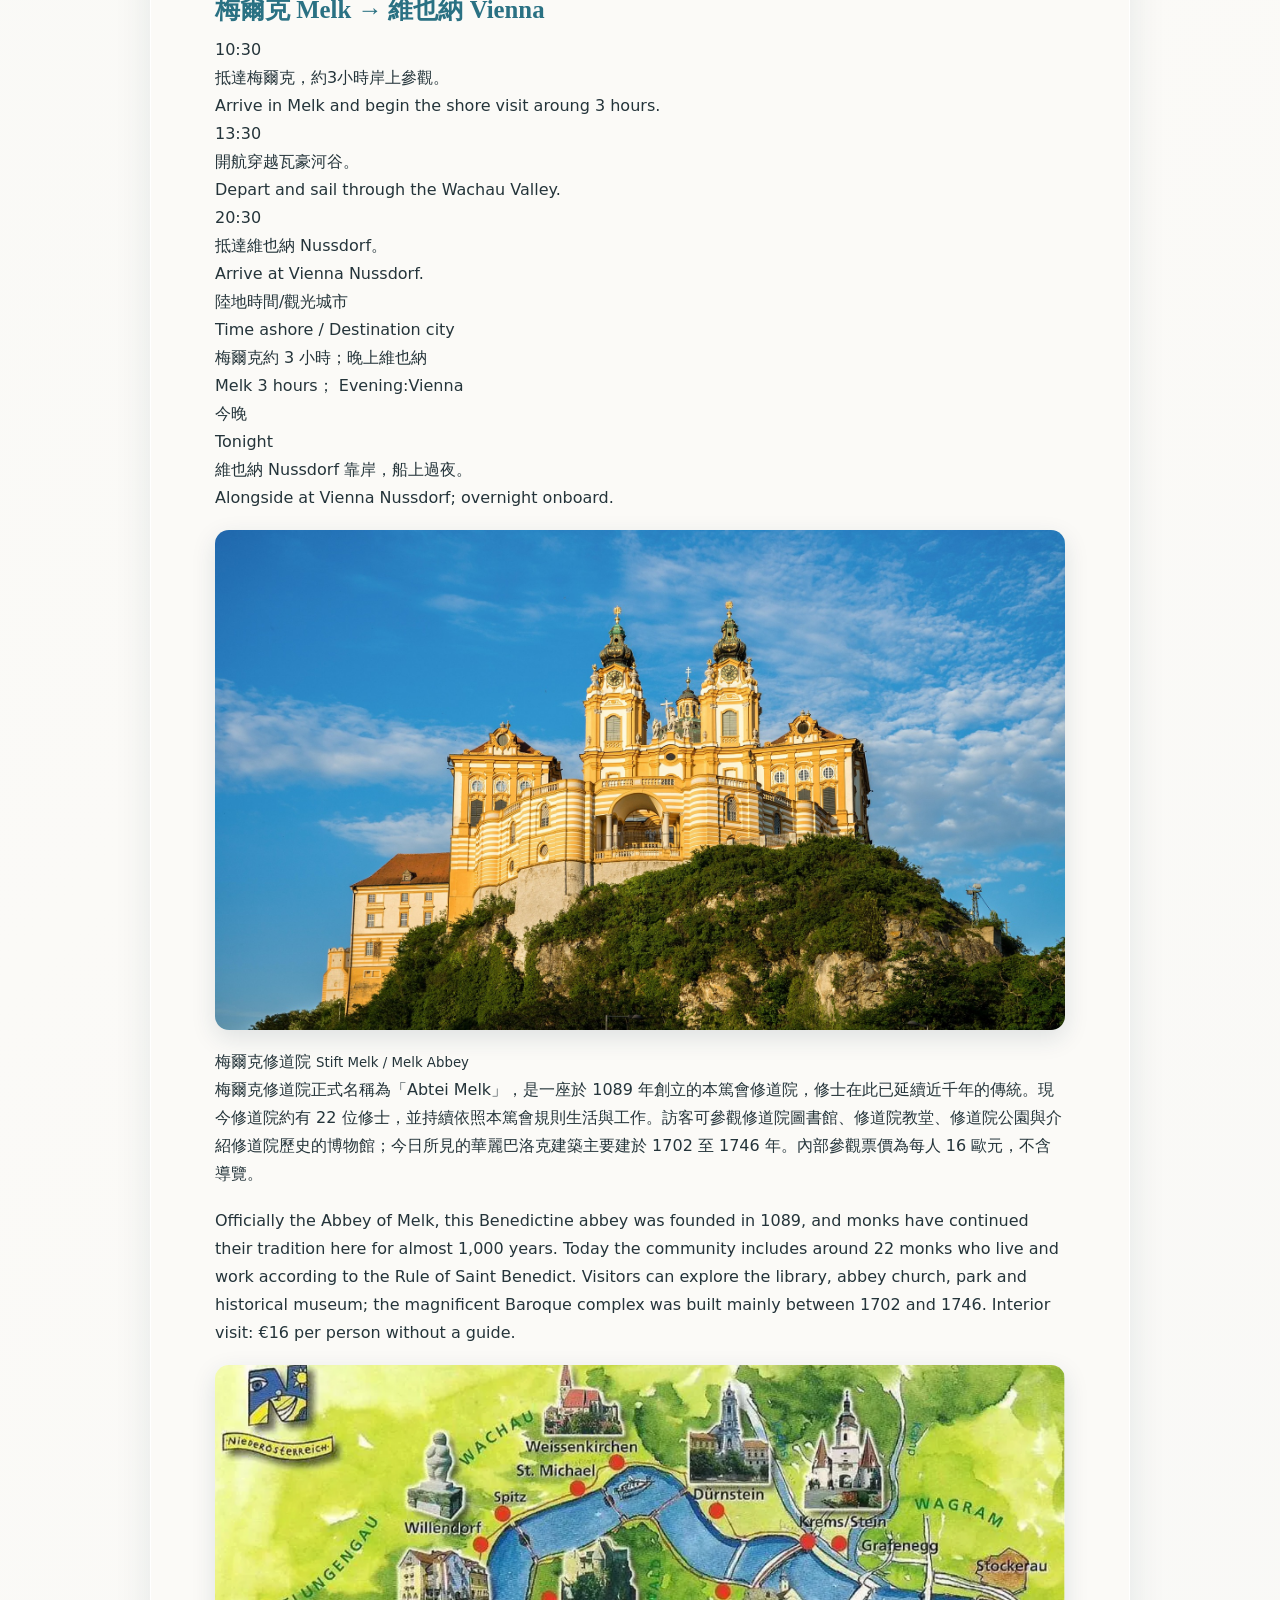
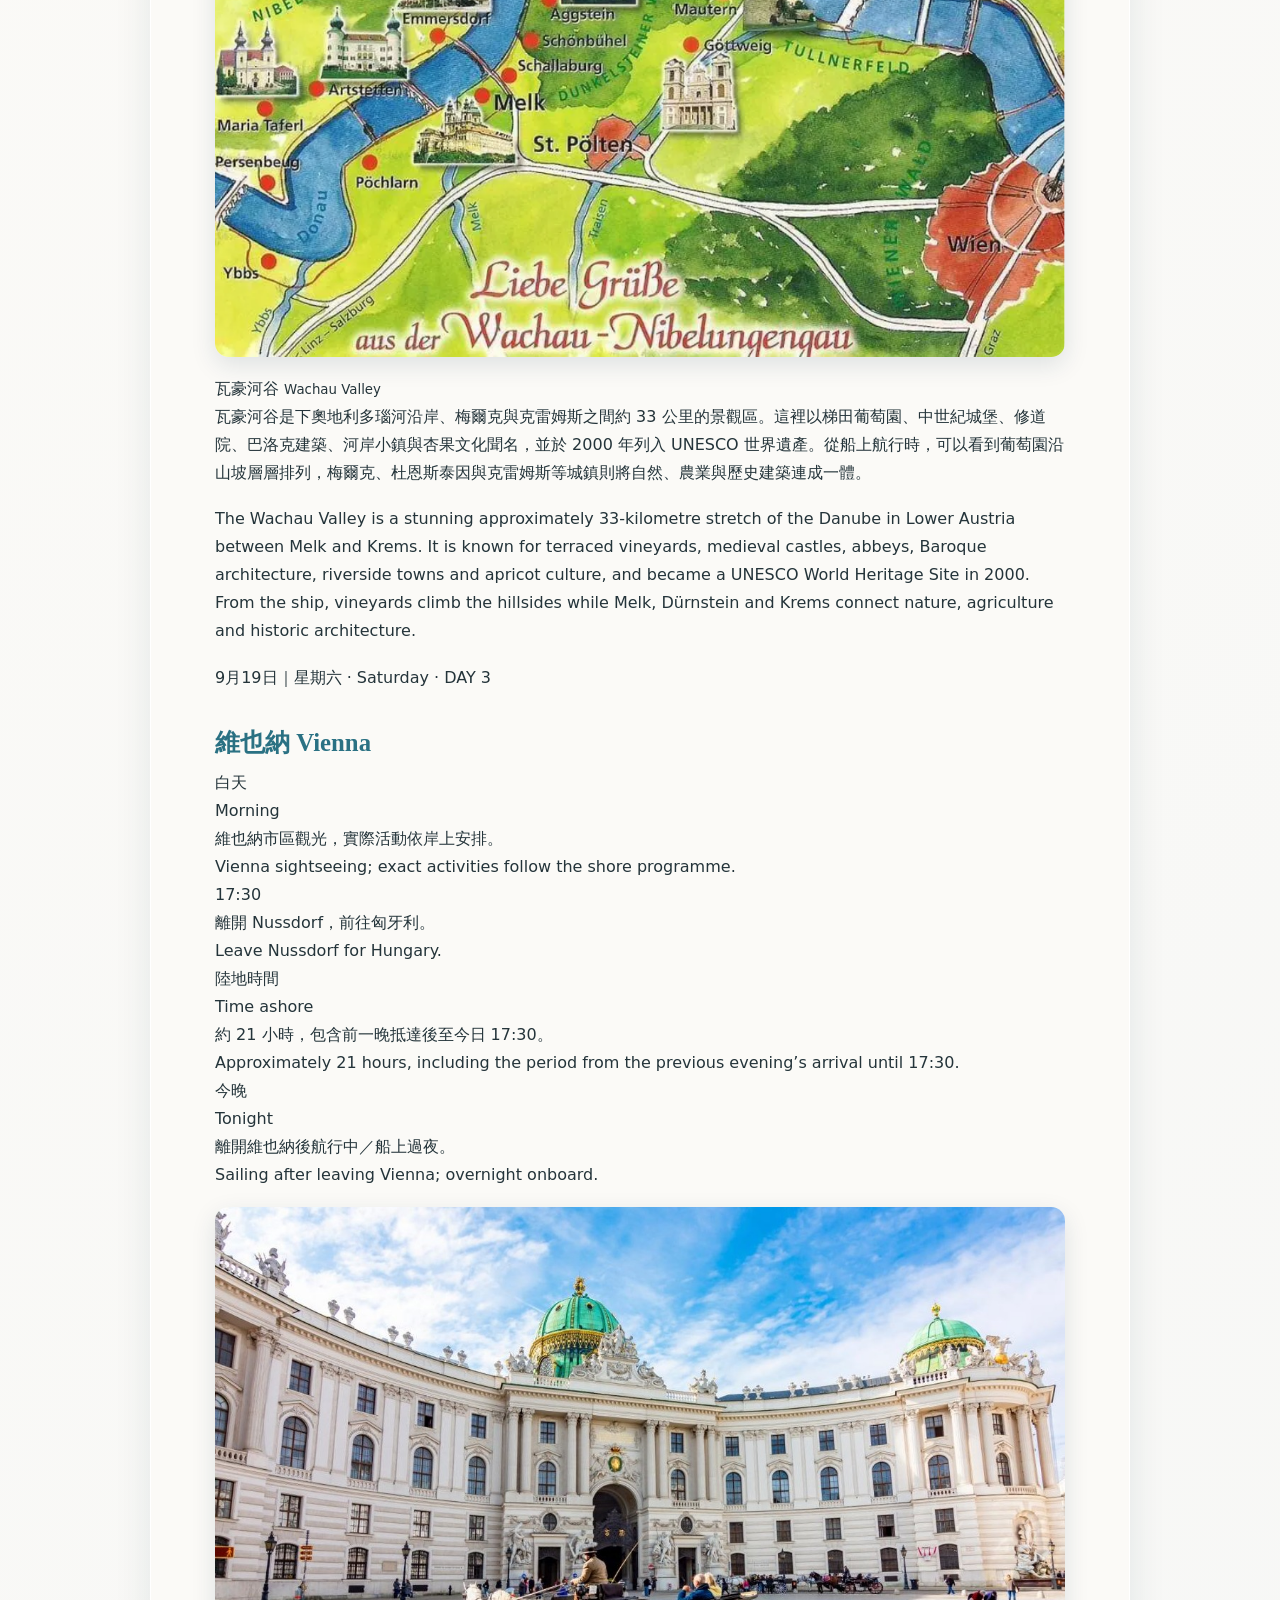
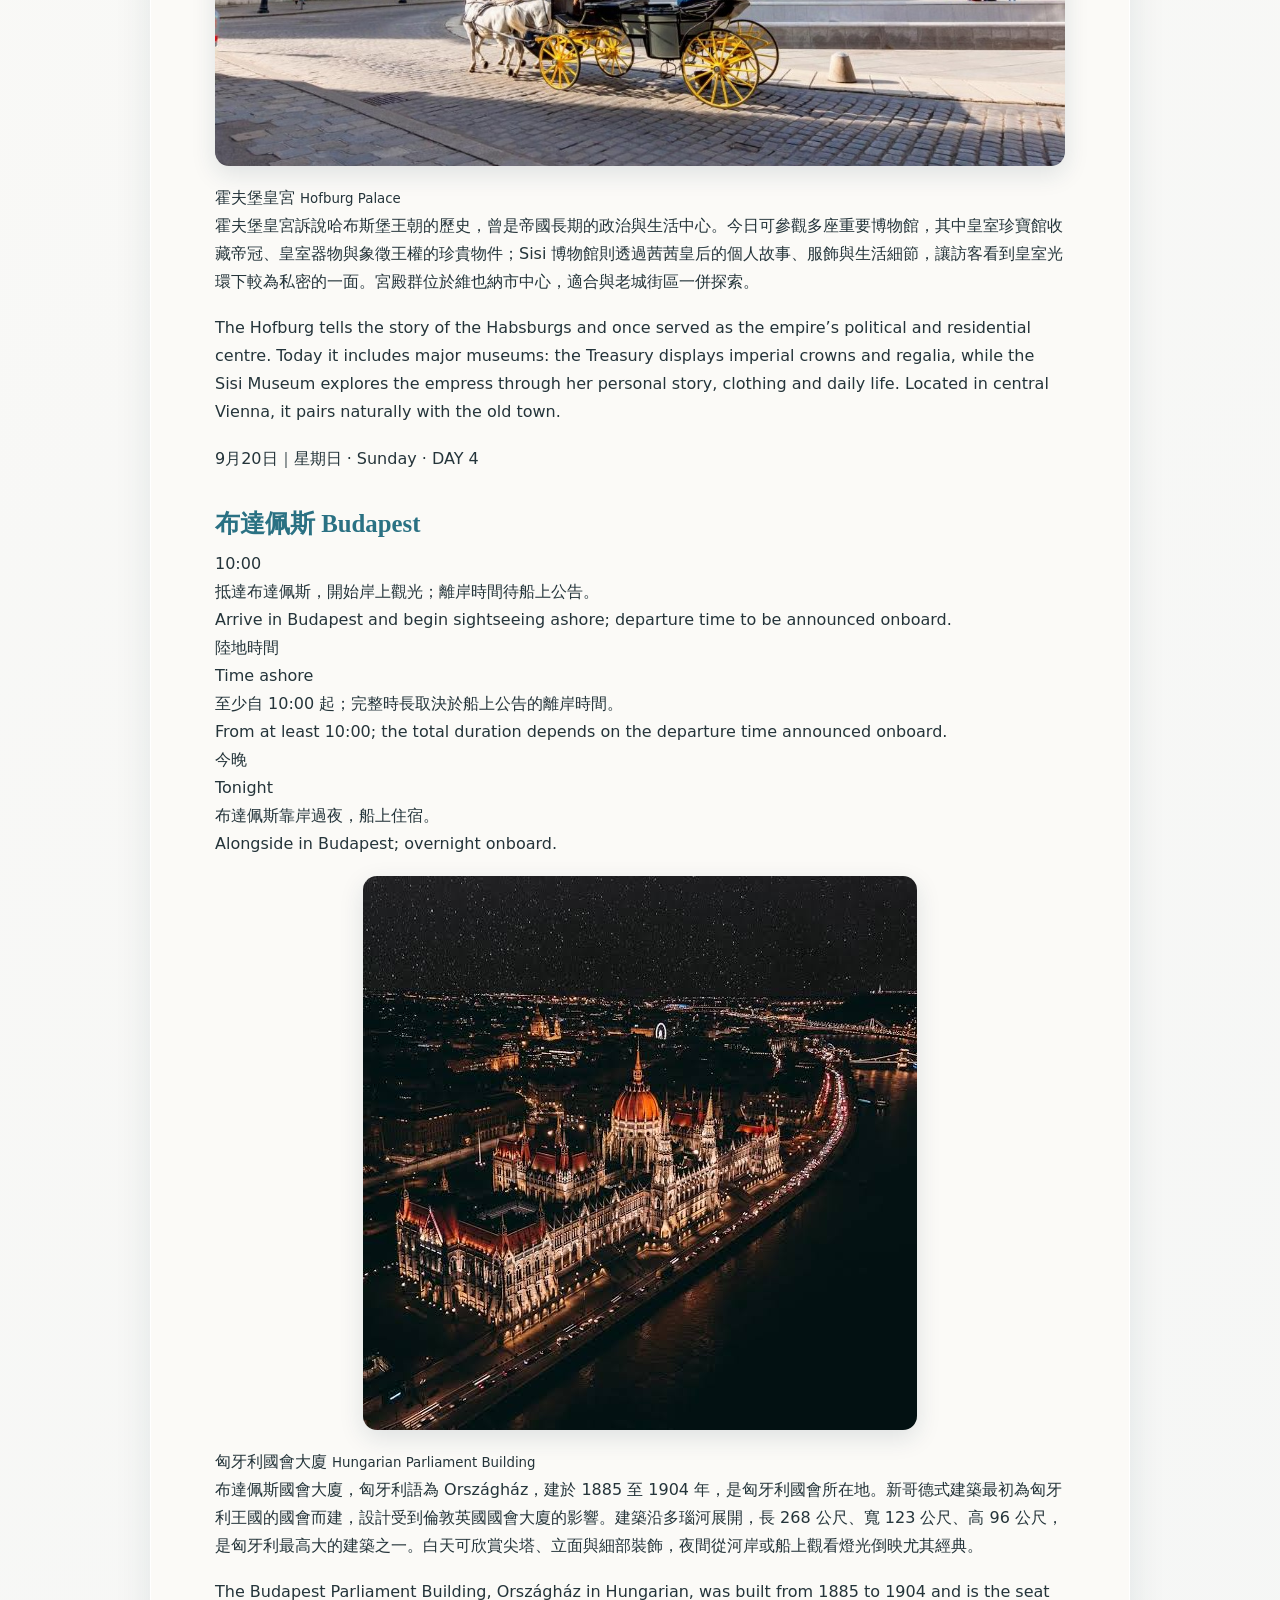
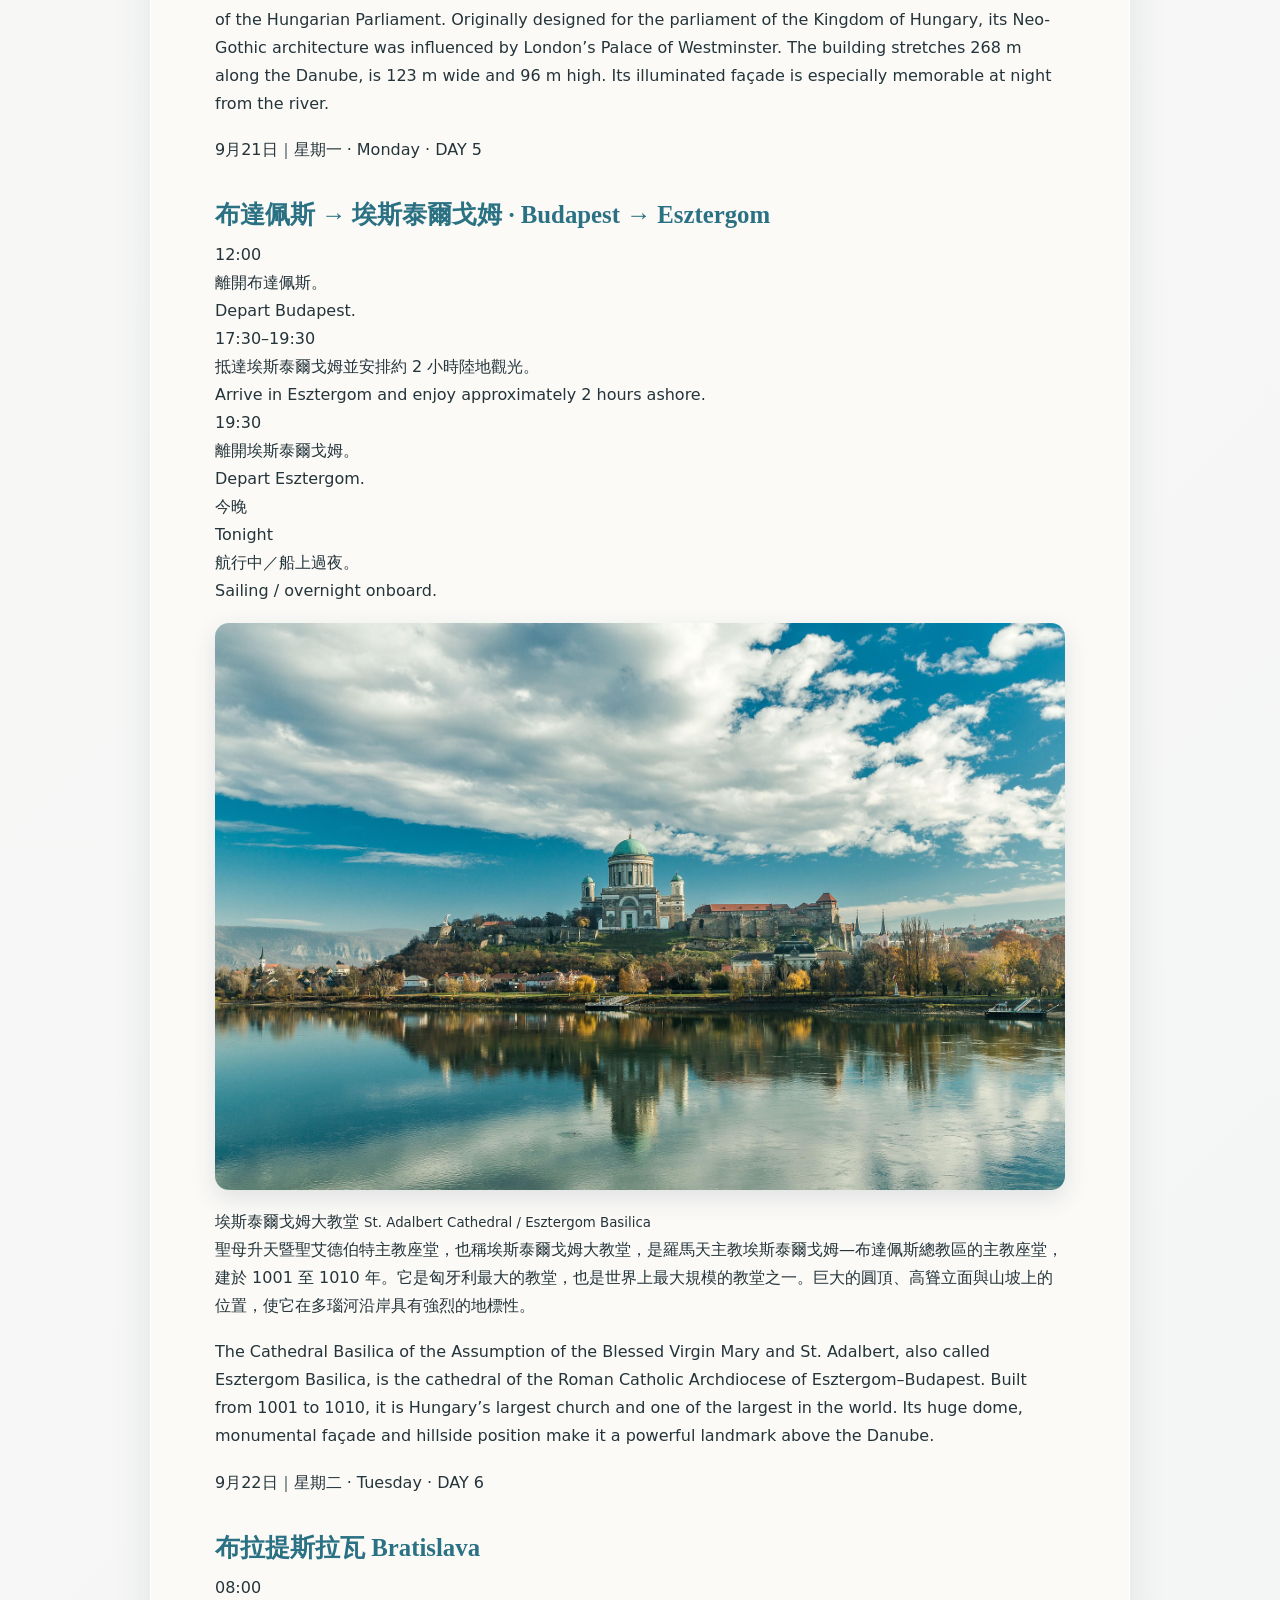
==== commit c2e96f19: "Update index.html" ====
--- a/index.html
+++ b/index.html
@@ -12,25 +12,54 @@
 <body>
   <header class="topbar">
     <button id="menuButton" class="icon-button" aria-label="開啟目錄" aria-controls="sidePanel" aria-expanded="false">☰</button>
-    <a class="brand" href="#top">Danube Grand Journey</a>
+    <a class="brand" href="#top">DANUBE GRAND JOURNEY 2026</a>
     <div class="top-actions">
       <button id="themeButton" class="icon-button" aria-label="切換深色模式">◐</button>
       <button id="installButton" class="install-button" hidden>安裝 App</button>
     </div>
   </header>
+
   <div id="backdrop" class="backdrop" hidden></div>
-  <aside id="sidePanel" class="side-panel" aria-label="頁面目錄">
-    <div class="panel-heading"><span>Journey Map</span><button id="closeButton" class="icon-button" aria-label="關閉目錄">×</button></div>
-    <nav id="toc" class="toc"><p class="muted">正在載入目錄…</p></nav>
+  <aside id="sidePanel" class="side-panel" aria-label="旅程選單">
+    <div class="panel-heading">
+      <span>旅程選單</span>
+      <button id="closeButton" class="icon-button" aria-label="關閉選單">×</button>
+    </div>
+
+    <nav class="toc" aria-label="主要旅程章節">
+      <div class="menu-group-title">Journey Sections</div>
+      <a href="#overview">Overview</a>
+      <a href="#before">Before Cruise</a>
+      <a href="#cruise">Cruises</a>
+      <a href="#ship">Ship</a>
+      <a href="#after">After Cruises</a>
+
+      <div class="menu-group-title">Jump to date</div>
+      <a class="level-3" href="#d14">14 Sep</a>
+      <a class="level-3" href="#d15">15 Sep</a>
+      <a class="level-3" href="#d16">16 Sep</a>
+      <a class="level-3" href="#d17">17 Sep · Day 1</a>
+      <a class="level-3" href="#d18">18 Sep · Day 2</a>
+      <a class="level-3" href="#d19">19 Sep · Day 3</a>
+      <a class="level-3" href="#d20">20 Sep · Day 4</a>
+      <a class="level-3" href="#d21">21 Sep · Day 5</a>
+      <a class="level-3" href="#d22">22 Sep · Day 6</a>
+      <a class="level-3" href="#d23">23 Sep · Day 7</a>
+      <a class="level-3" href="#d24">24 Sep · Day 8</a>
+      <a class="level-3" href="#d25">25 Sep</a>
+      <a class="level-3" href="#d26">26 Sep</a>
+    </nav>
   </aside>
+
   <main id="top" class="page-shell">
     <div id="status" class="status">正在載入旅程內容…</div>
     <article id="content" class="content" aria-live="polite"></article>
     <div id="error" class="error" hidden>
       <h1>內容尚未載入</h1>
-      <p>請確認原始檔案名稱為 <code>danube_grand_journey.html</code>，並與本頁放在同一個 GitHub Pages 資料夾。</p>
+      <p>請確認 <code>danube_grand_journey.html</code> 與本頁位於同一個 GitHub Pages 資料夾。</p>
     </div>
   </main>
+
   <button id="toTop" class="to-top" aria-label="回到頂部" hidden>↑</button>
   <script src="app.js" defer></script>
 </body>
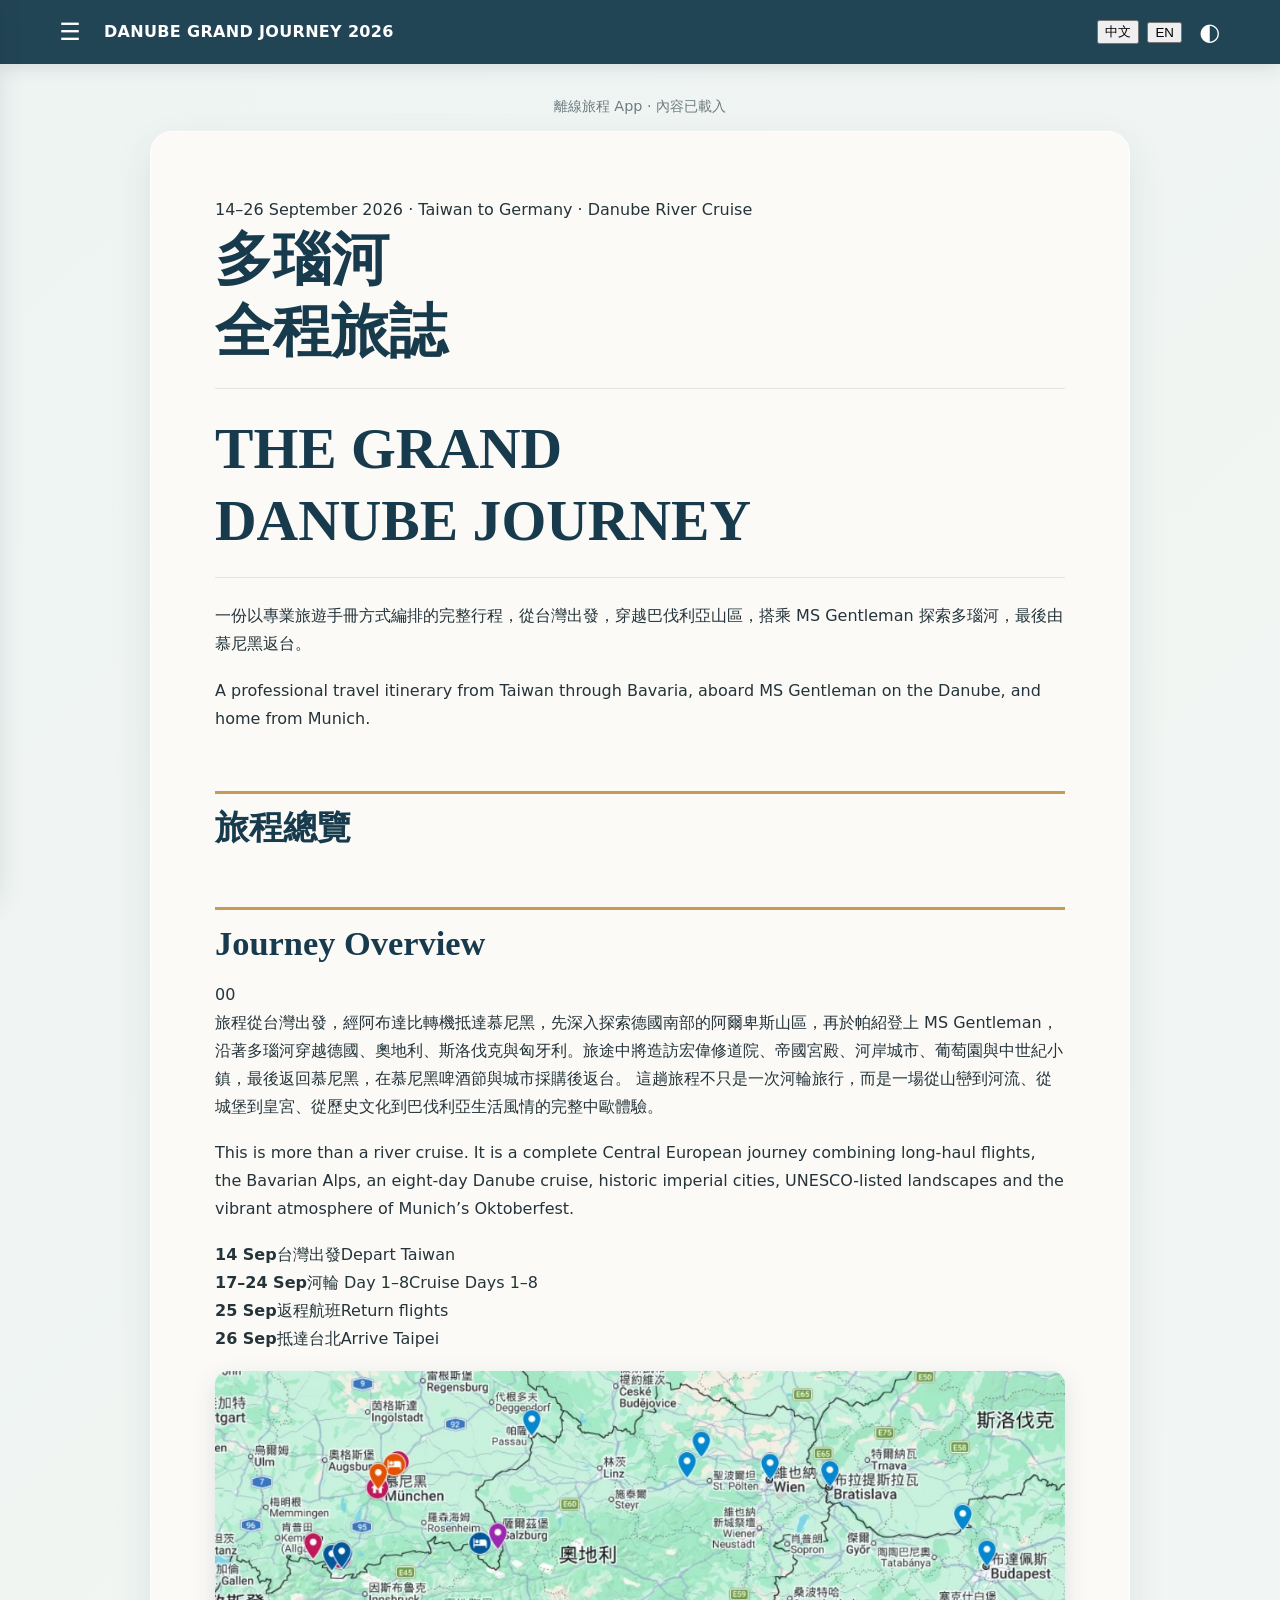
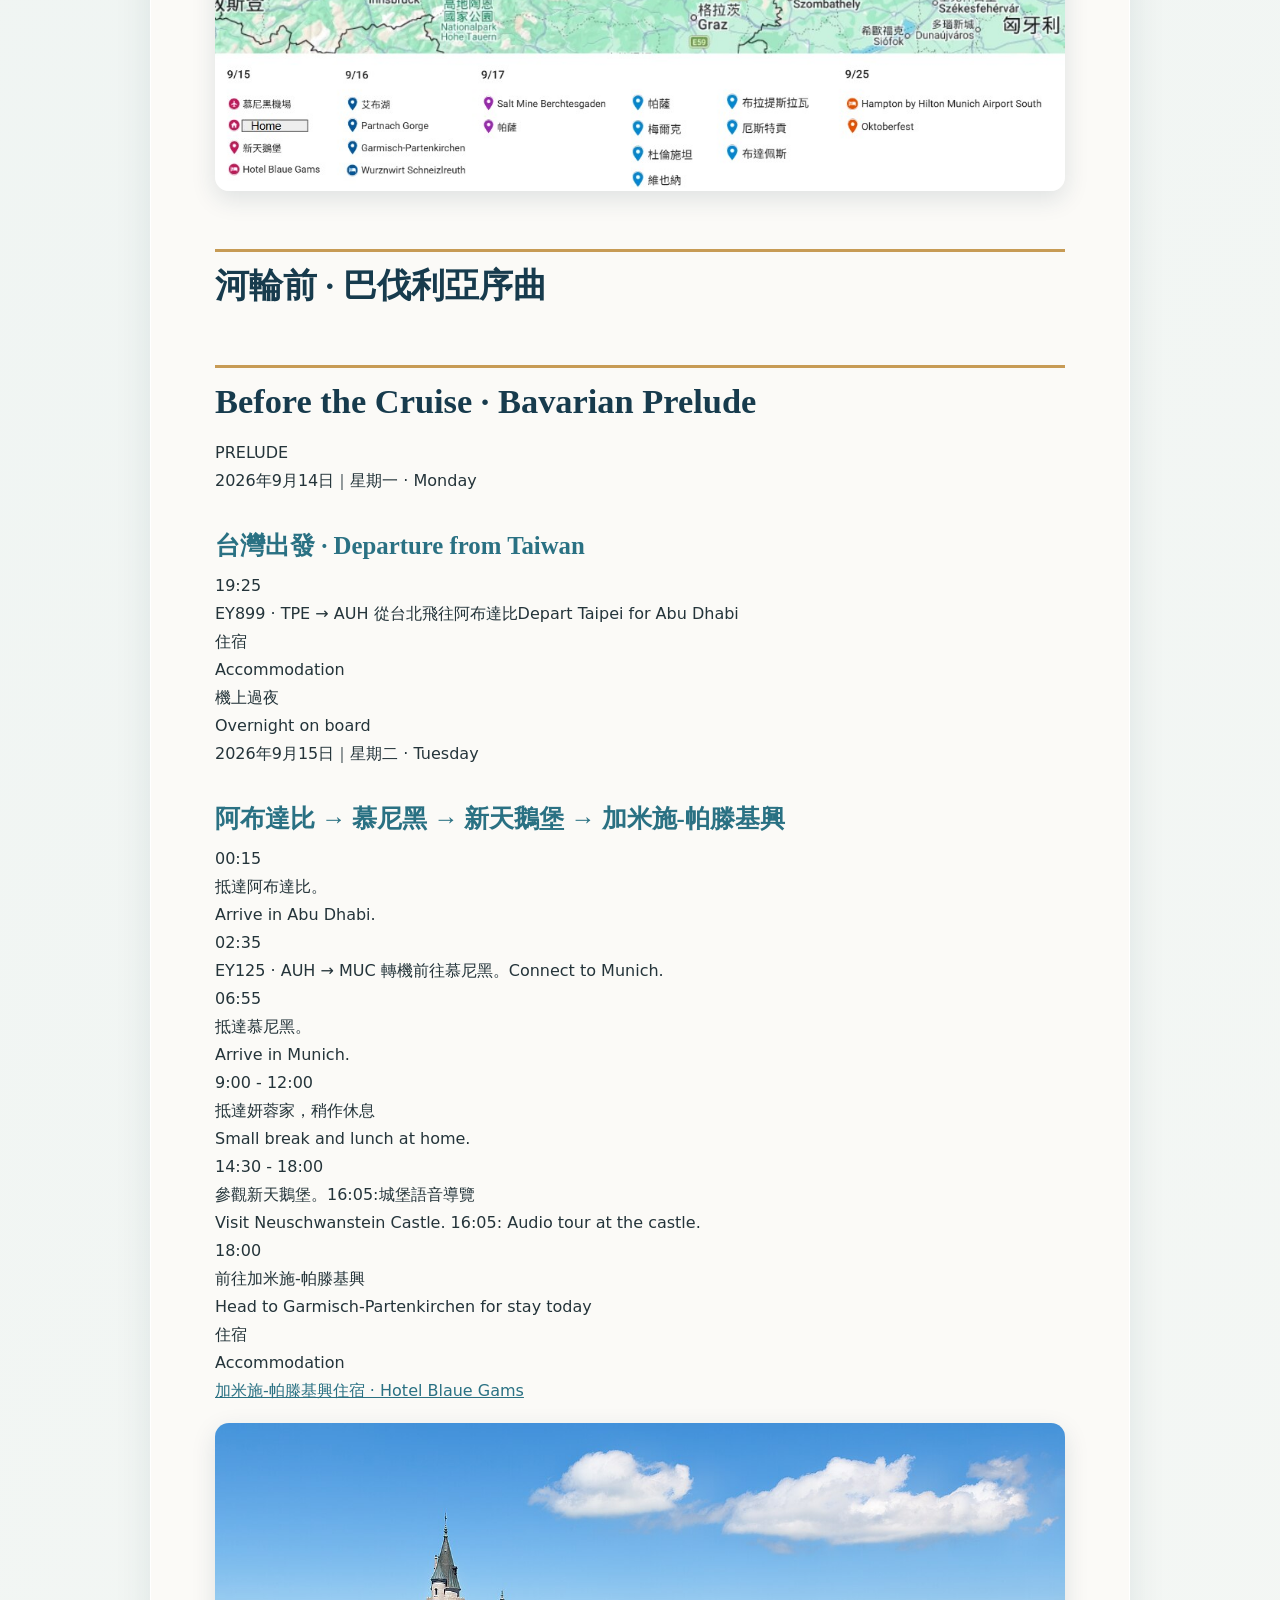
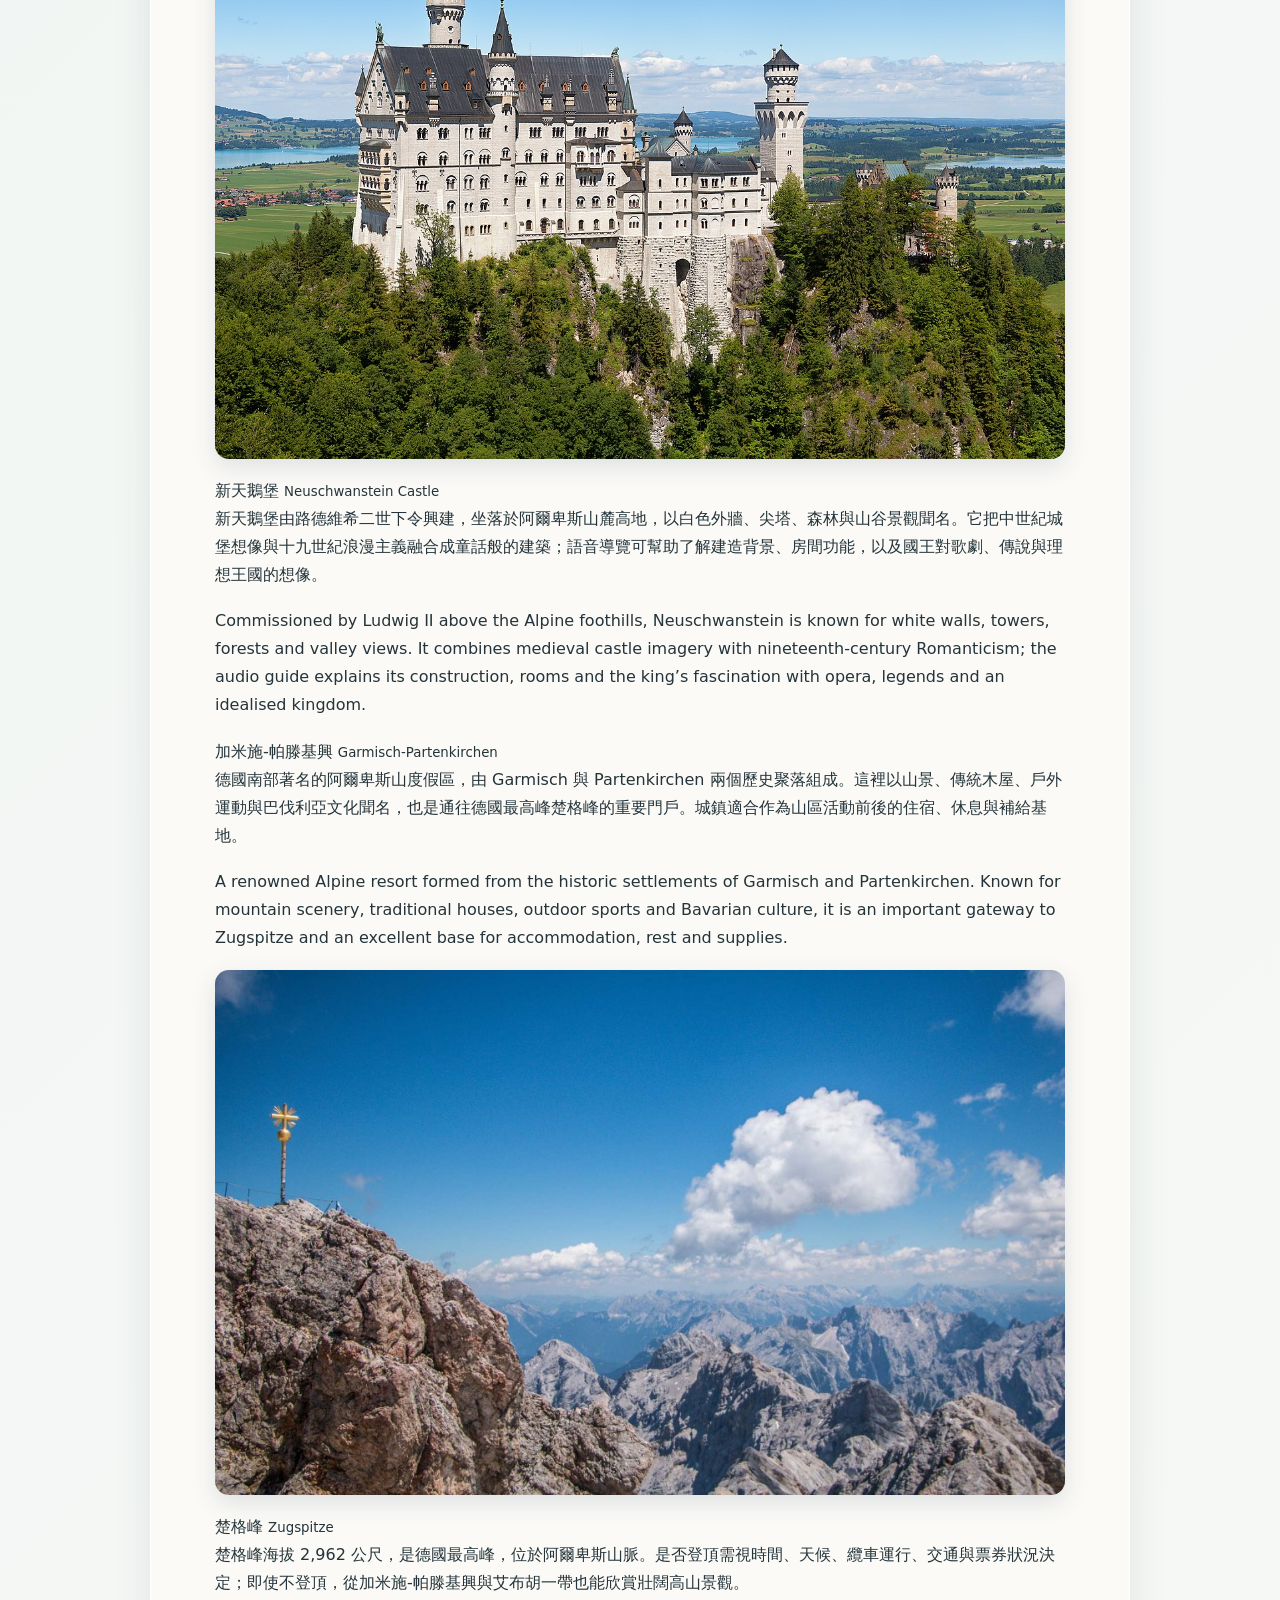
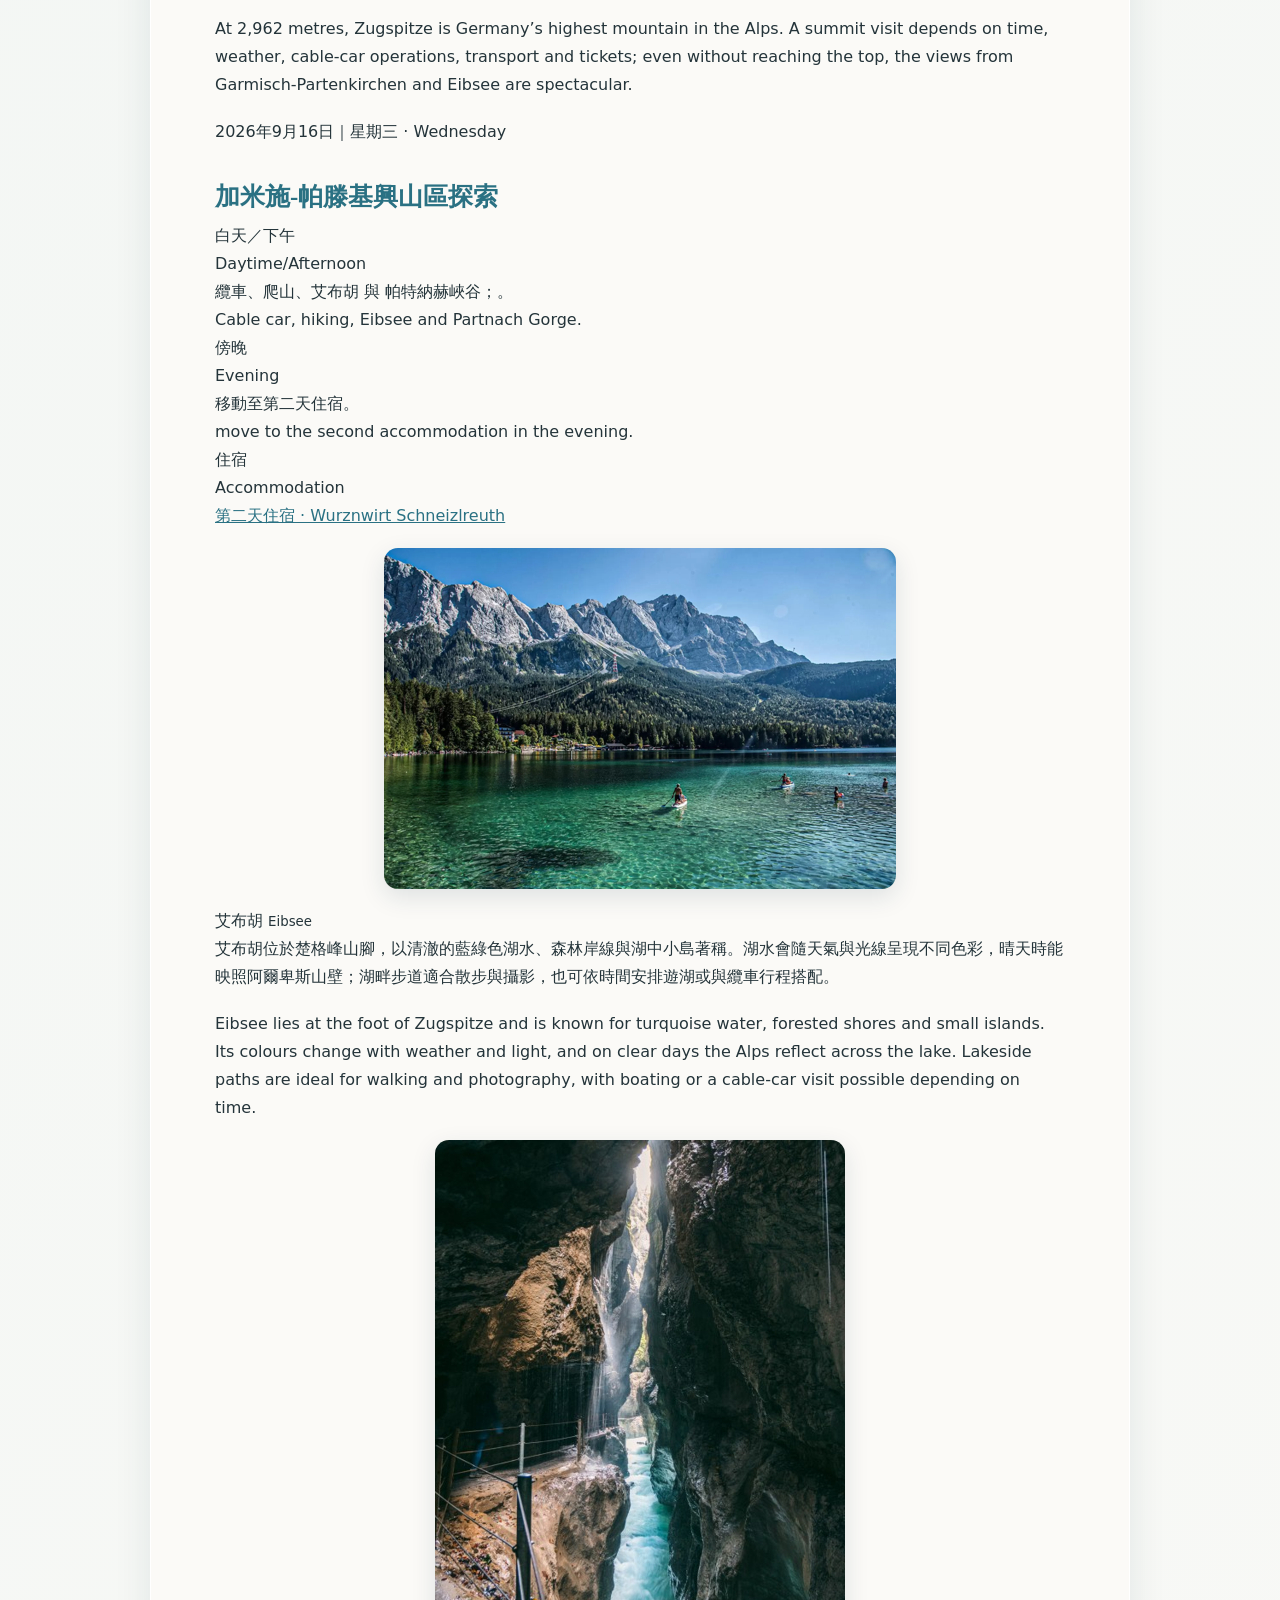
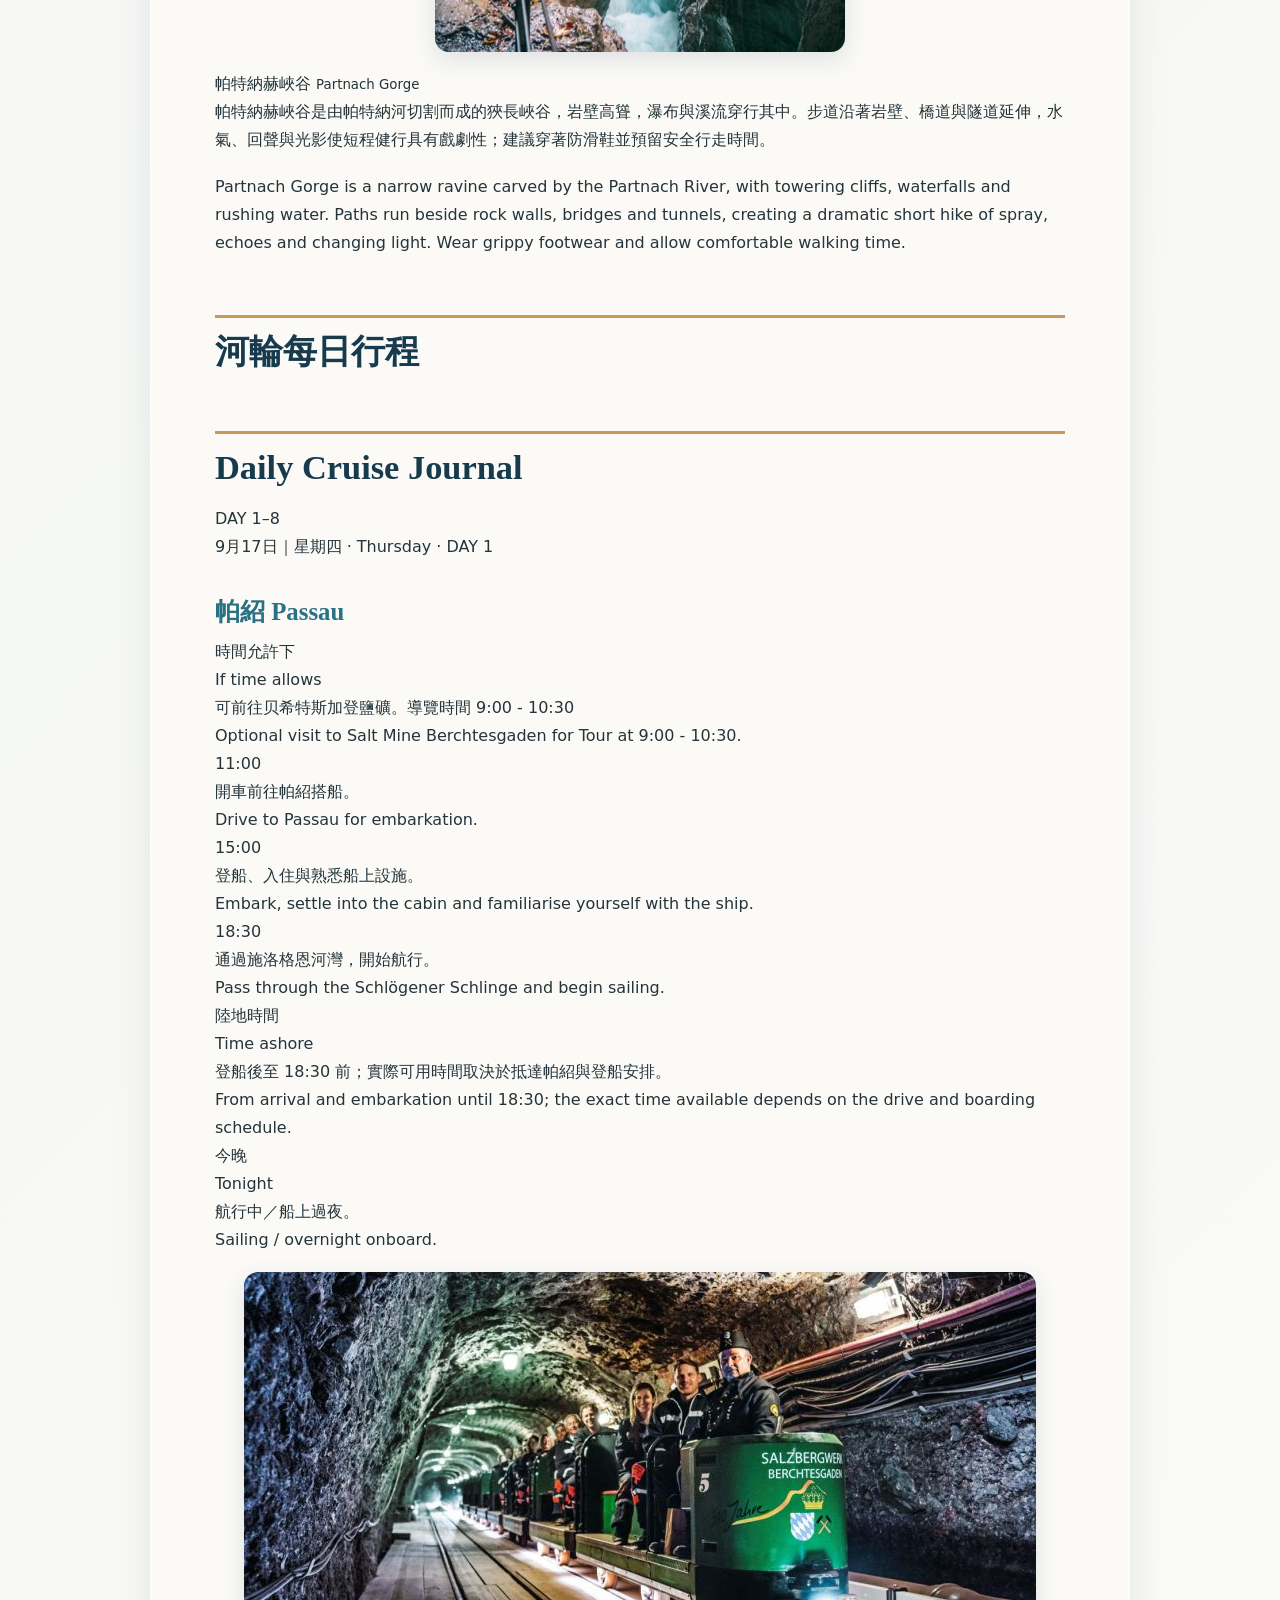
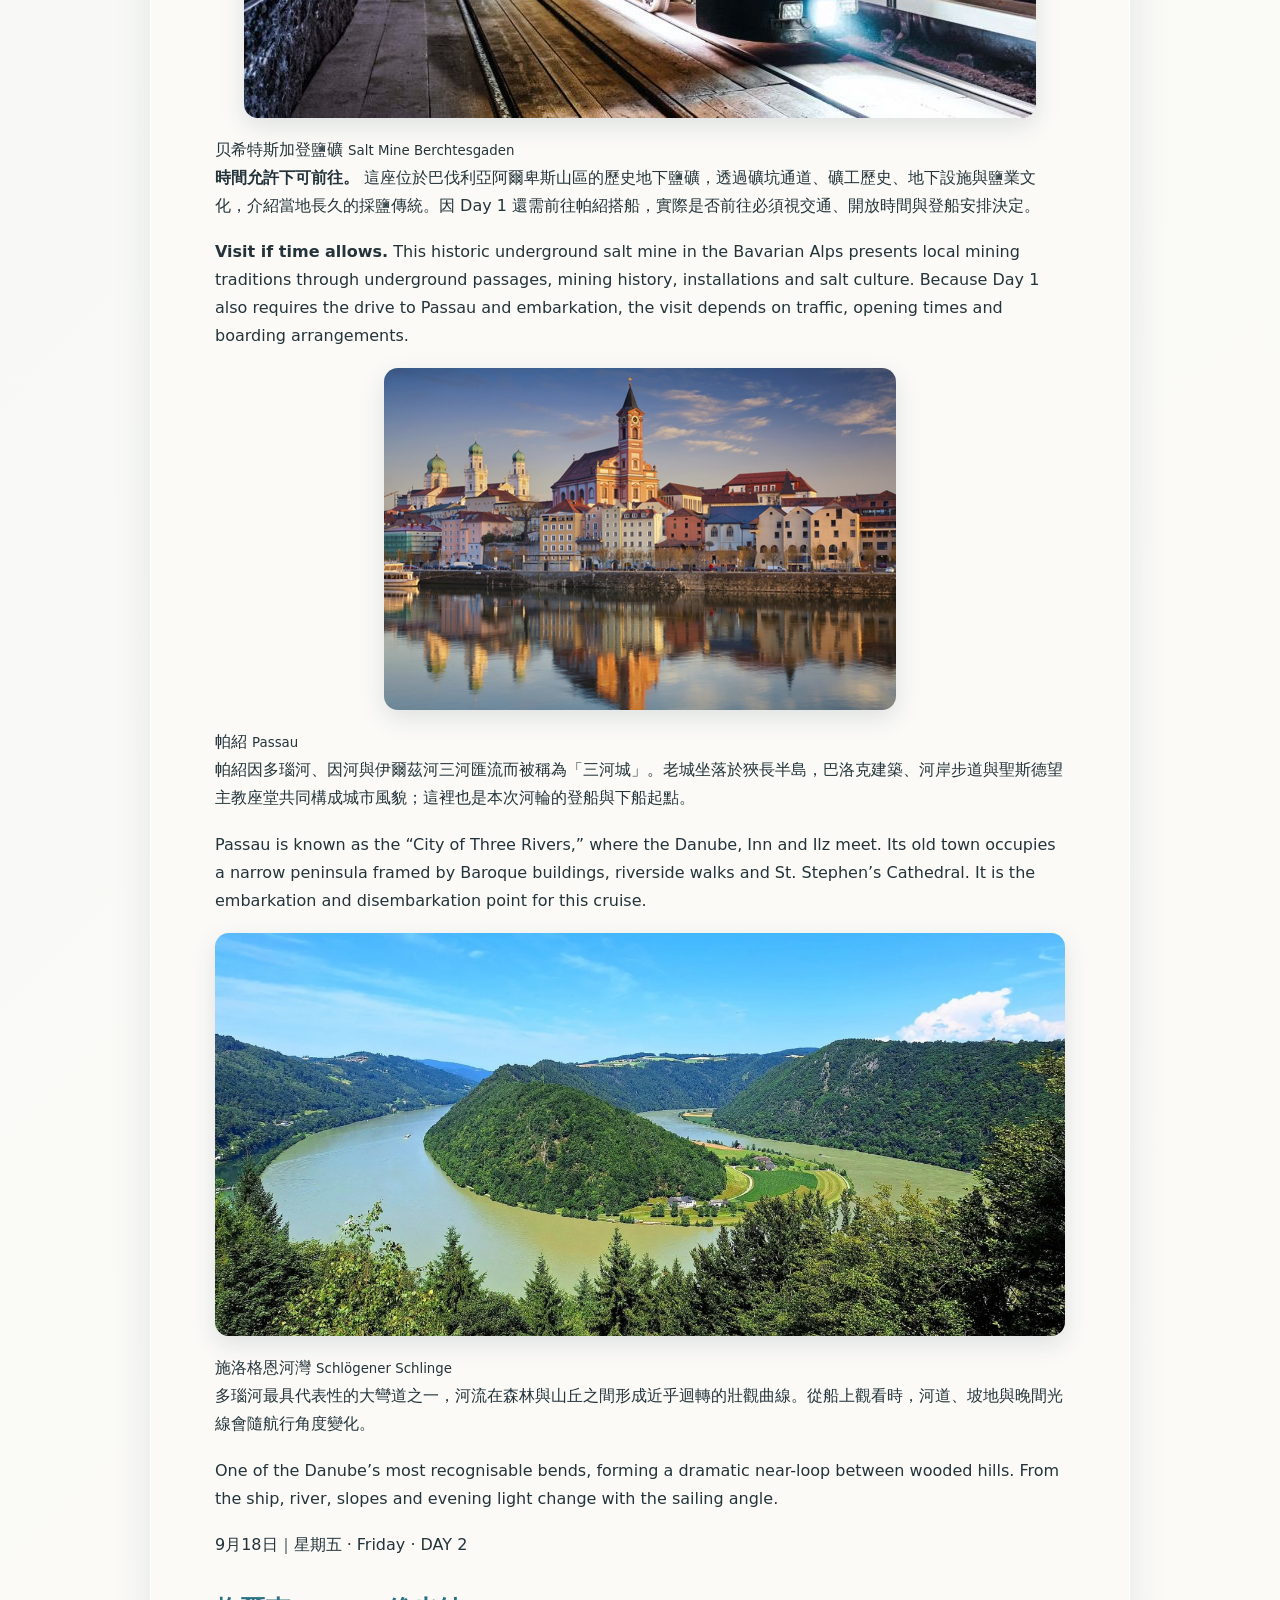
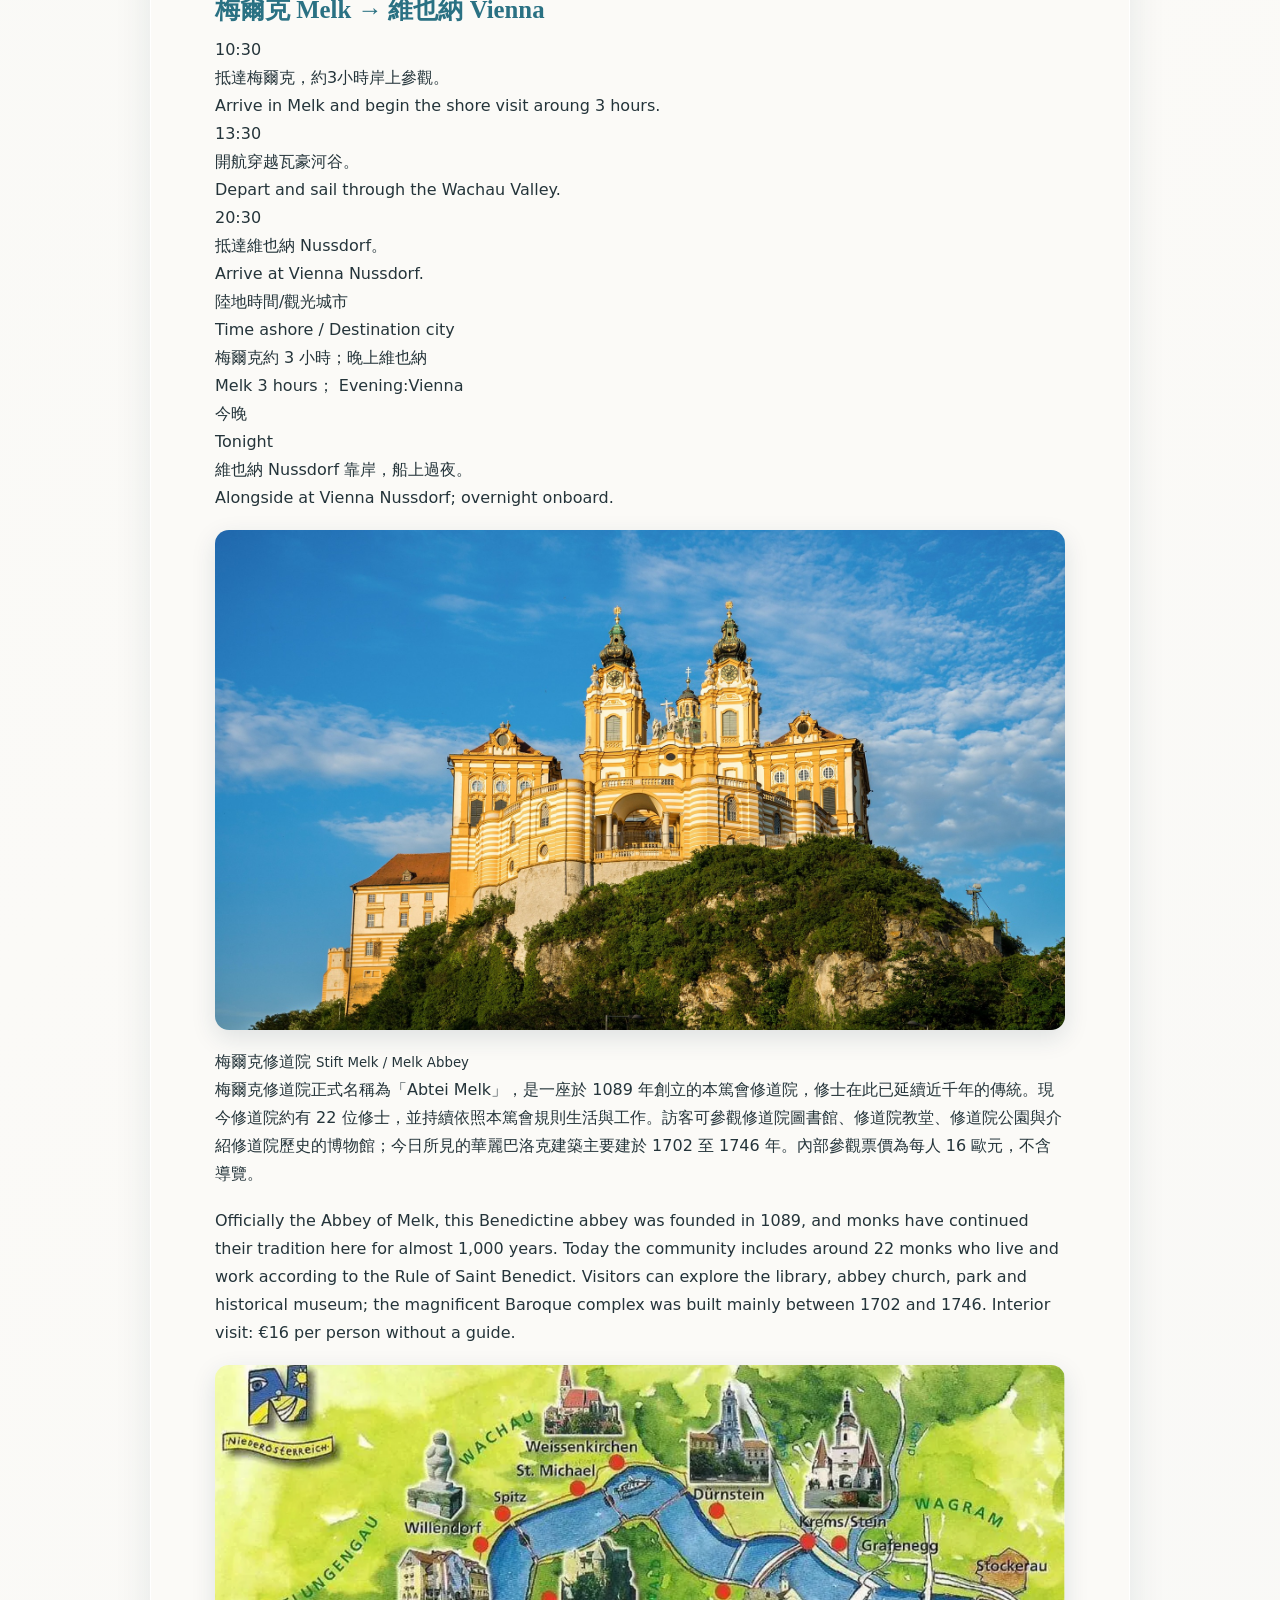
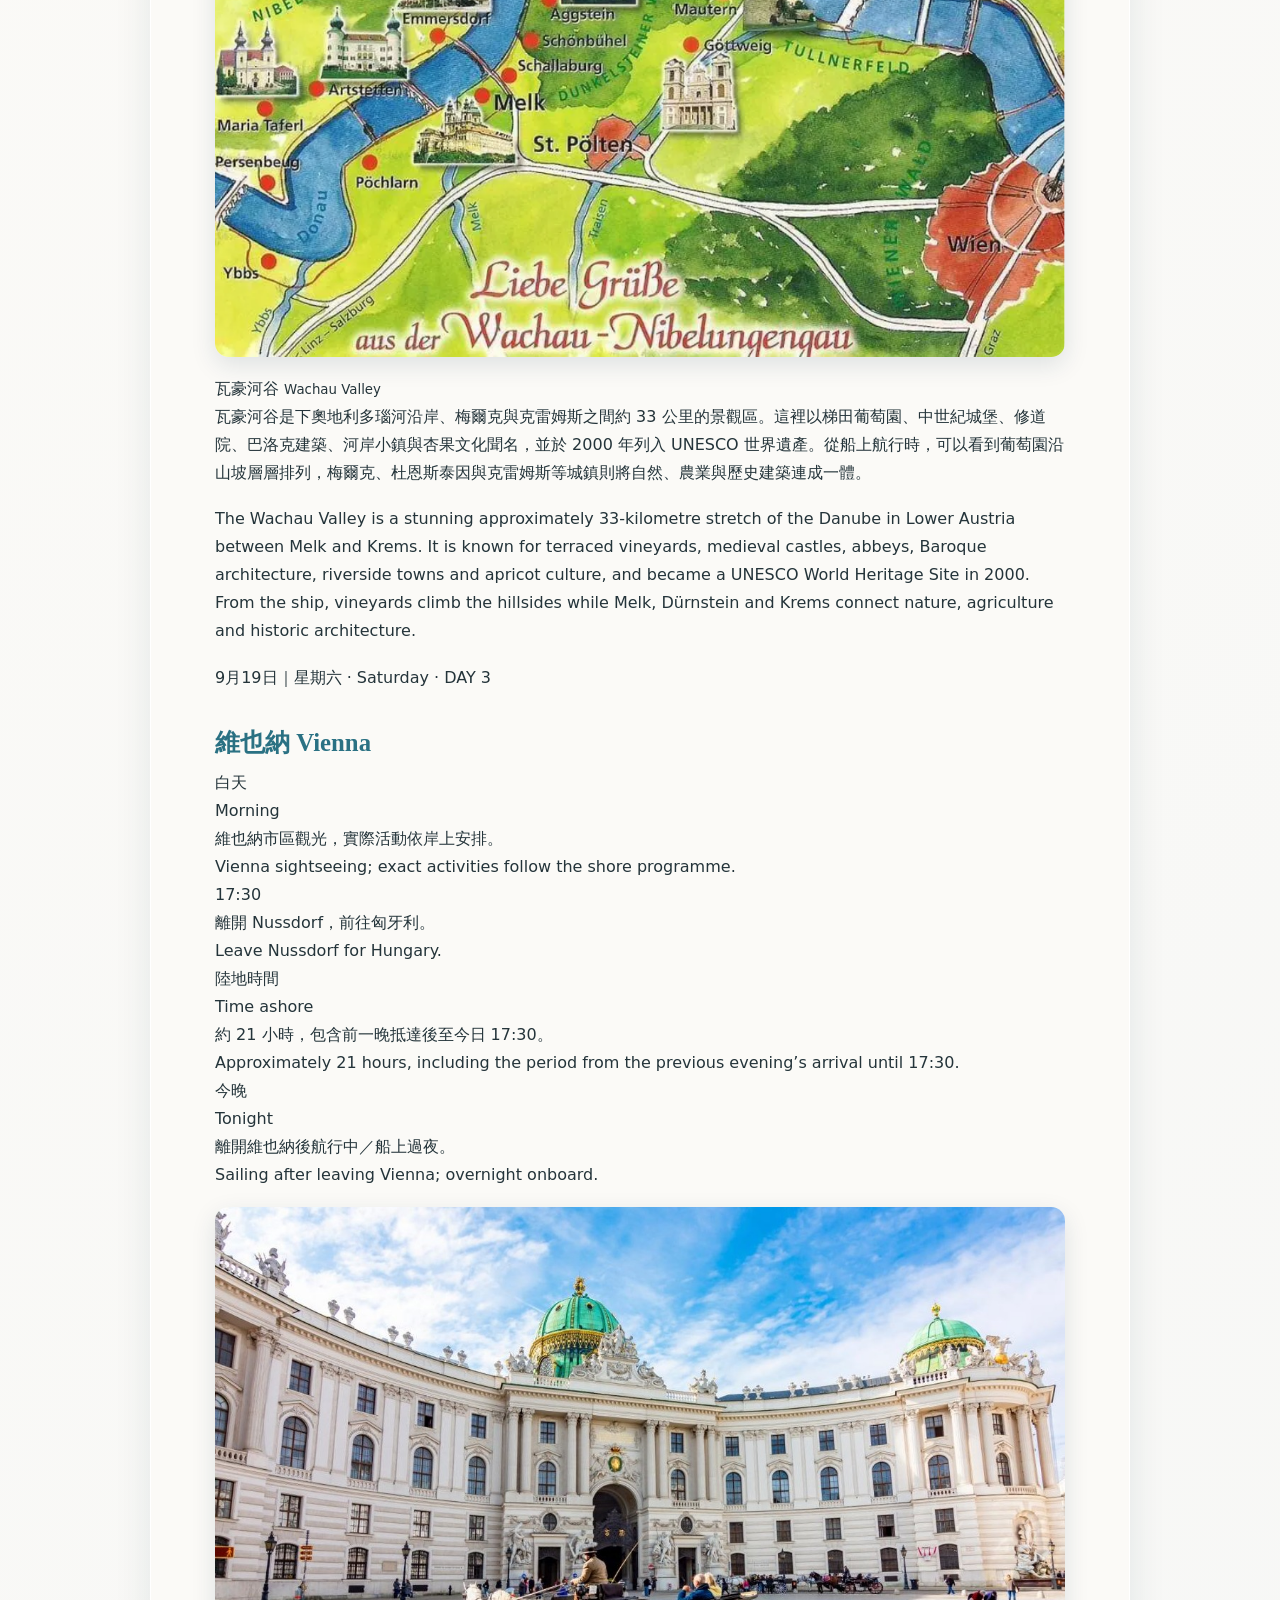
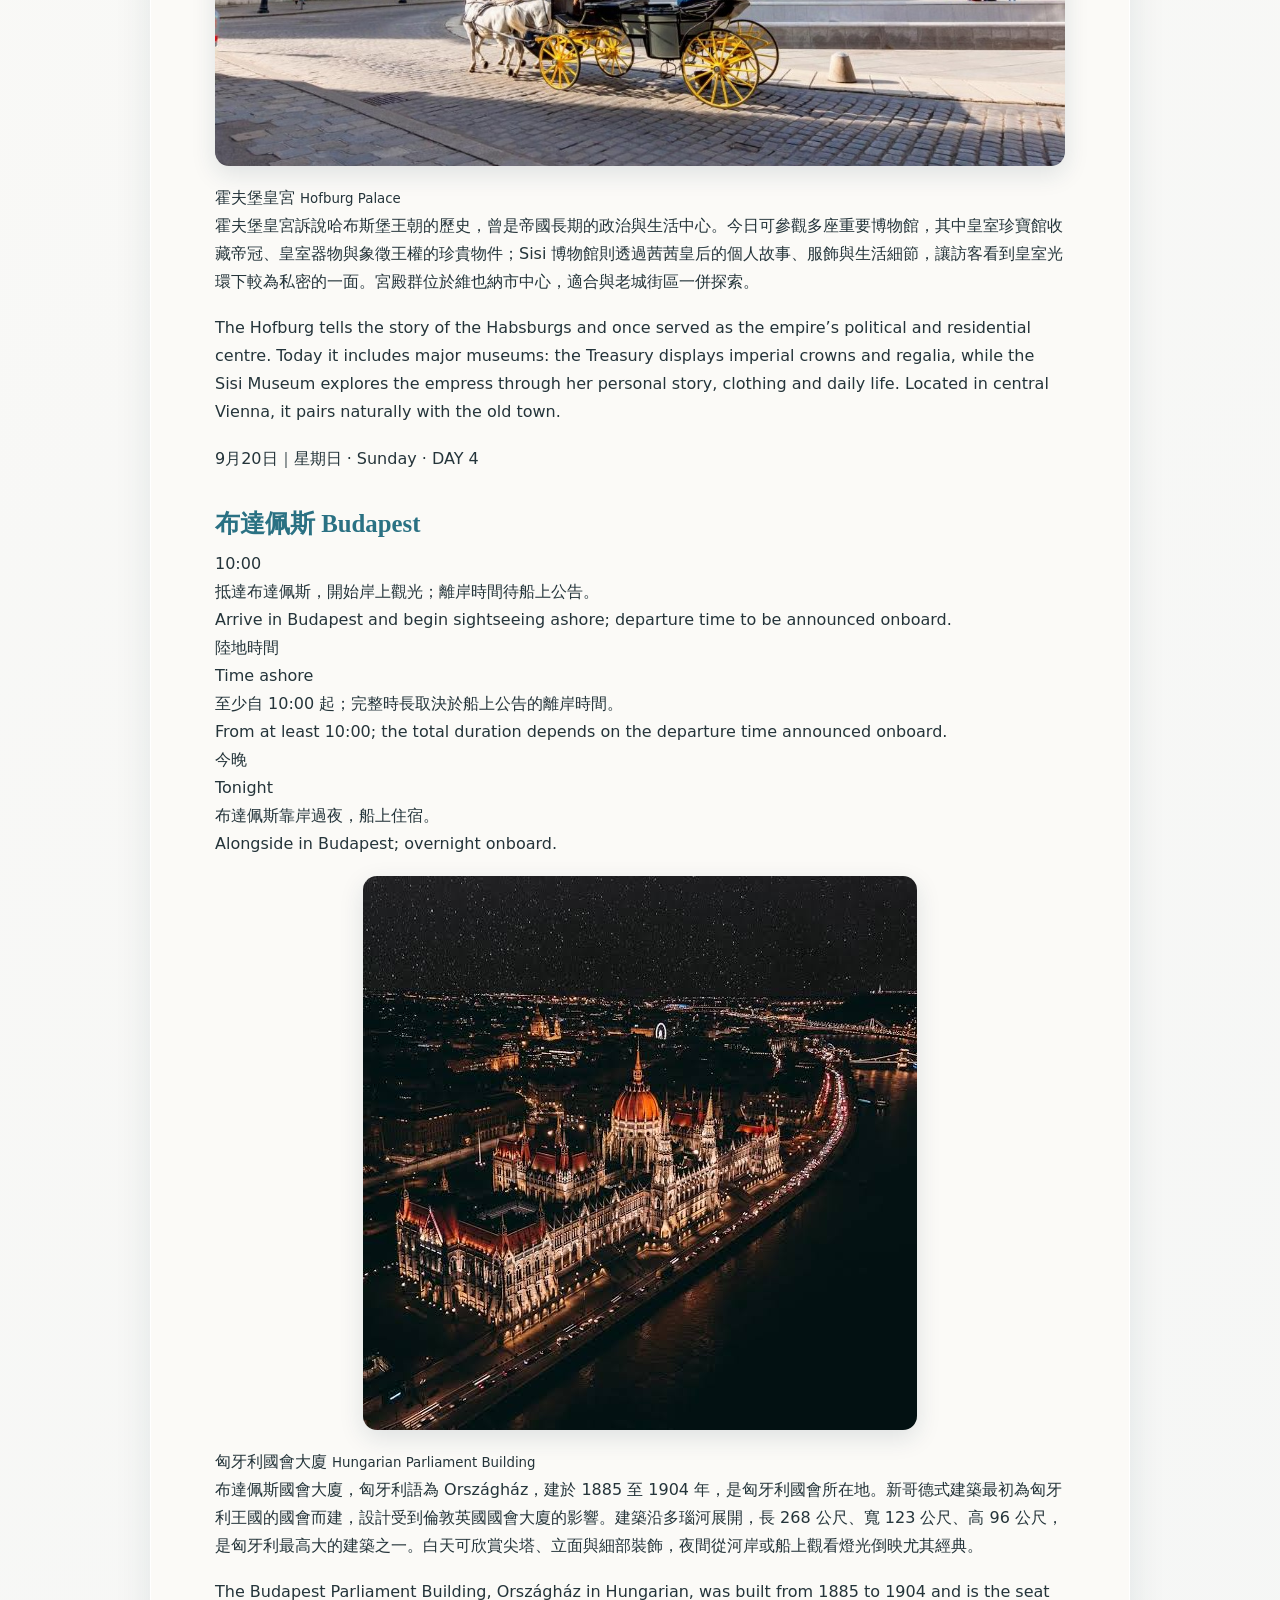
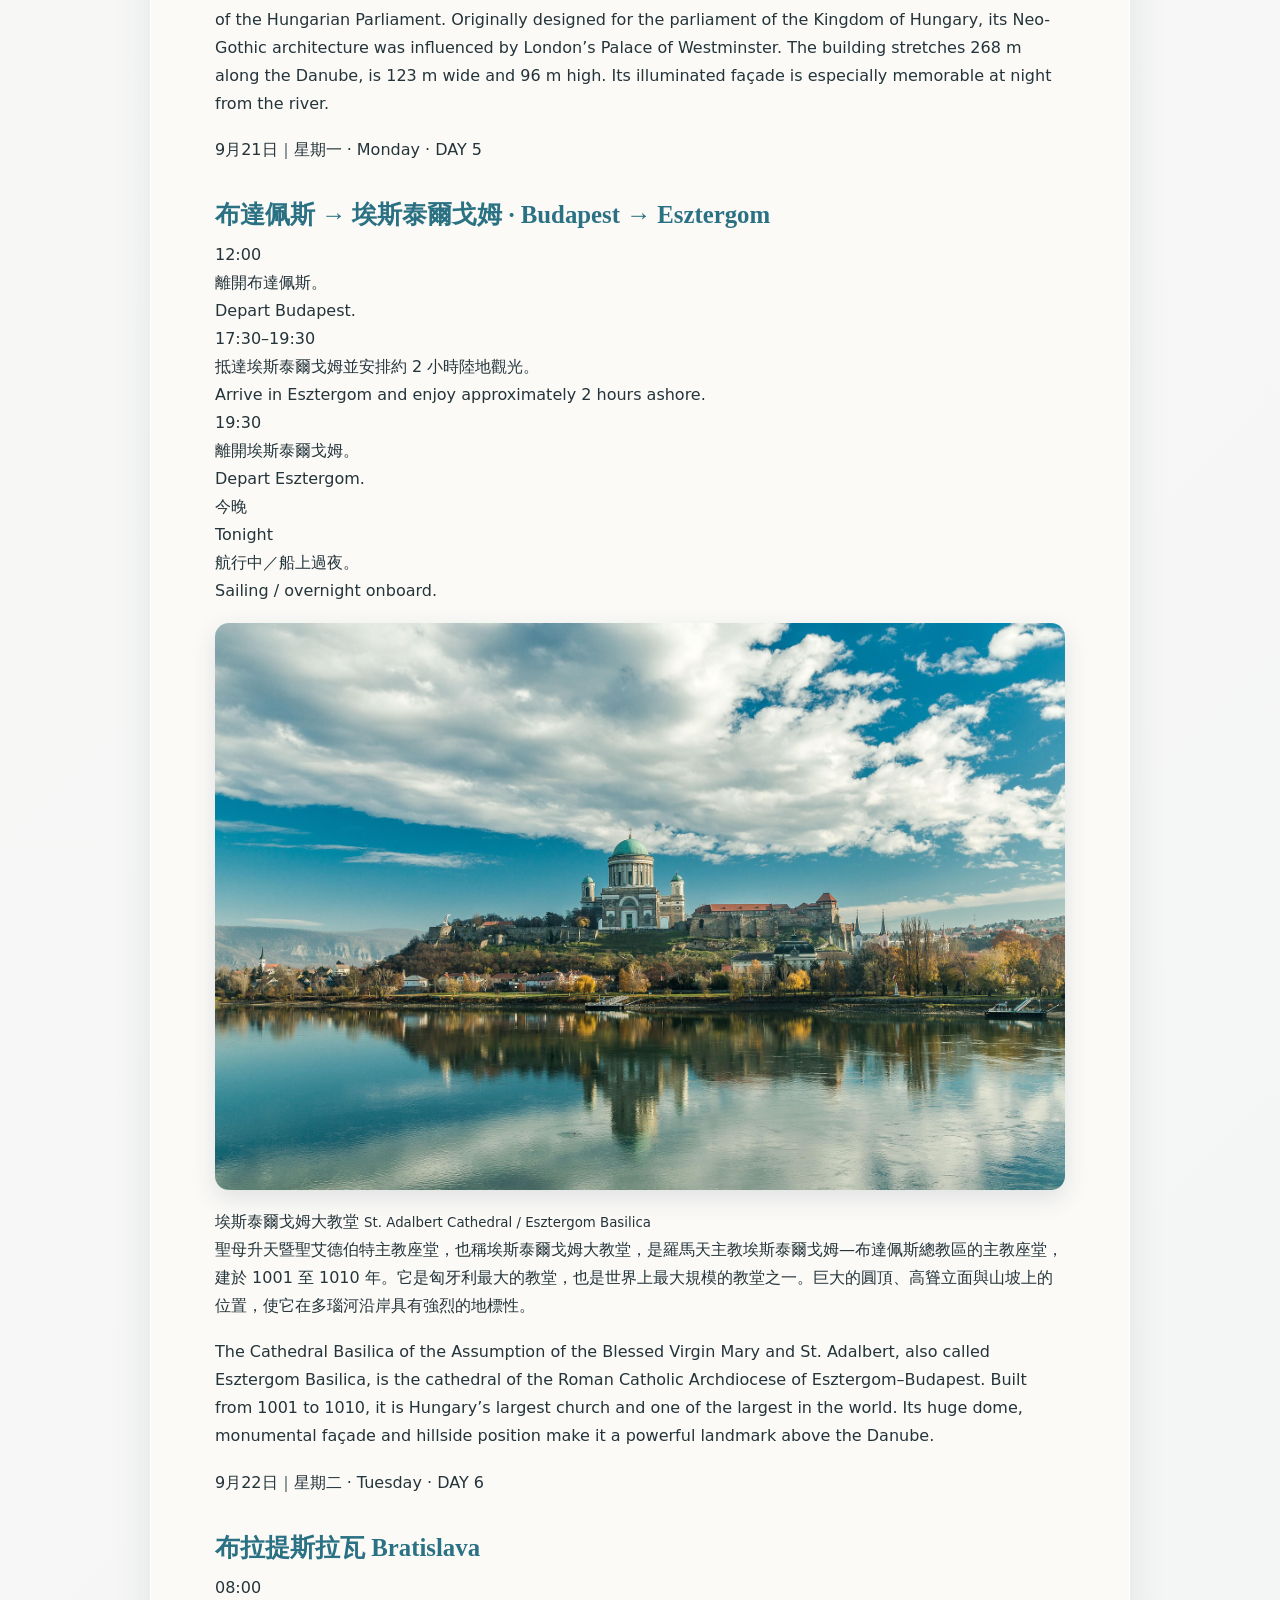
==== commit a78694d5: "Update index.html v3" ====
--- a/index.html
+++ b/index.html
@@ -14,6 +14,8 @@
     <button id="menuButton" class="icon-button" aria-label="開啟目錄" aria-controls="sidePanel" aria-expanded="false">☰</button>
     <a class="brand" href="#top">DANUBE GRAND JOURNEY 2026</a>
     <div class="top-actions">
+      <button id="zhButton" class="language-button active" type="button">中文</button>
+      <button id="enButton" class="language-button" type="button">EN</button>
       <button id="themeButton" class="icon-button" aria-label="切換深色模式">◐</button>
       <button id="installButton" class="install-button" hidden>安裝 App</button>
     </div>
@@ -21,11 +23,7 @@
 
   <div id="backdrop" class="backdrop" hidden></div>
   <aside id="sidePanel" class="side-panel" aria-label="旅程選單">
-    <div class="panel-heading">
-      <span>旅程選單</span>
-      <button id="closeButton" class="icon-button" aria-label="關閉選單">×</button>
-    </div>
-
+    <div class="panel-heading"><span>旅程選單</span><button id="closeButton" class="icon-button" aria-label="關閉選單">×</button></div>
     <nav class="toc" aria-label="主要旅程章節">
       <div class="menu-group-title">Journey Sections</div>
       <a href="#overview">Overview</a>
@@ -33,33 +31,16 @@
       <a href="#cruise">Cruises</a>
       <a href="#ship">Ship</a>
       <a href="#after">After Cruises</a>
-
       <div class="menu-group-title">Jump to date</div>
-      <a class="level-3" href="#d14">14 Sep</a>
-      <a class="level-3" href="#d15">15 Sep</a>
-      <a class="level-3" href="#d16">16 Sep</a>
-      <a class="level-3" href="#d17">17 Sep · Day 1</a>
-      <a class="level-3" href="#d18">18 Sep · Day 2</a>
-      <a class="level-3" href="#d19">19 Sep · Day 3</a>
-      <a class="level-3" href="#d20">20 Sep · Day 4</a>
-      <a class="level-3" href="#d21">21 Sep · Day 5</a>
-      <a class="level-3" href="#d22">22 Sep · Day 6</a>
-      <a class="level-3" href="#d23">23 Sep · Day 7</a>
-      <a class="level-3" href="#d24">24 Sep · Day 8</a>
-      <a class="level-3" href="#d25">25 Sep</a>
-      <a class="level-3" href="#d26">26 Sep</a>
+      <a class="level-3" href="#d14">14 Sep · Day 0</a><a class="level-3" href="#d15">15 Sep · Day 0</a><a class="level-3" href="#d16">16 Sep · Day 0</a><a class="level-3" href="#d17">17 Sep · Day 1</a><a class="level-3" href="#d18">18 Sep · Day 2</a><a class="level-3" href="#d19">19 Sep · Day 3</a><a class="level-3" href="#d20">20 Sep · Day 4</a><a class="level-3" href="#d21">21 Sep · Day 5</a><a class="level-3" href="#d22">22 Sep · Day 6</a><a class="level-3" href="#d23">23 Sep · Day 7</a><a class="level-3" href="#d24">24 Sep · Day 8</a><a class="level-3" href="#d25">25 Sep</a><a class="level-3" href="#d26">26 Sep</a>
     </nav>
   </aside>
 
   <main id="top" class="page-shell">
     <div id="status" class="status">正在載入旅程內容…</div>
     <article id="content" class="content" aria-live="polite"></article>
-    <div id="error" class="error" hidden>
-      <h1>內容尚未載入</h1>
-      <p>請確認 <code>danube_grand_journey.html</code> 與本頁位於同一個 GitHub Pages 資料夾。</p>
-    </div>
+    <div id="error" class="error" hidden><h1>內容尚未載入</h1><p>請確認 <code>danube_grand_journey.html</code> 與本頁位於同一個 GitHub Pages 資料夾。</p></div>
   </main>
-
   <button id="toTop" class="to-top" aria-label="回到頂部" hidden>↑</button>
   <script src="app.js" defer></script>
 </body>
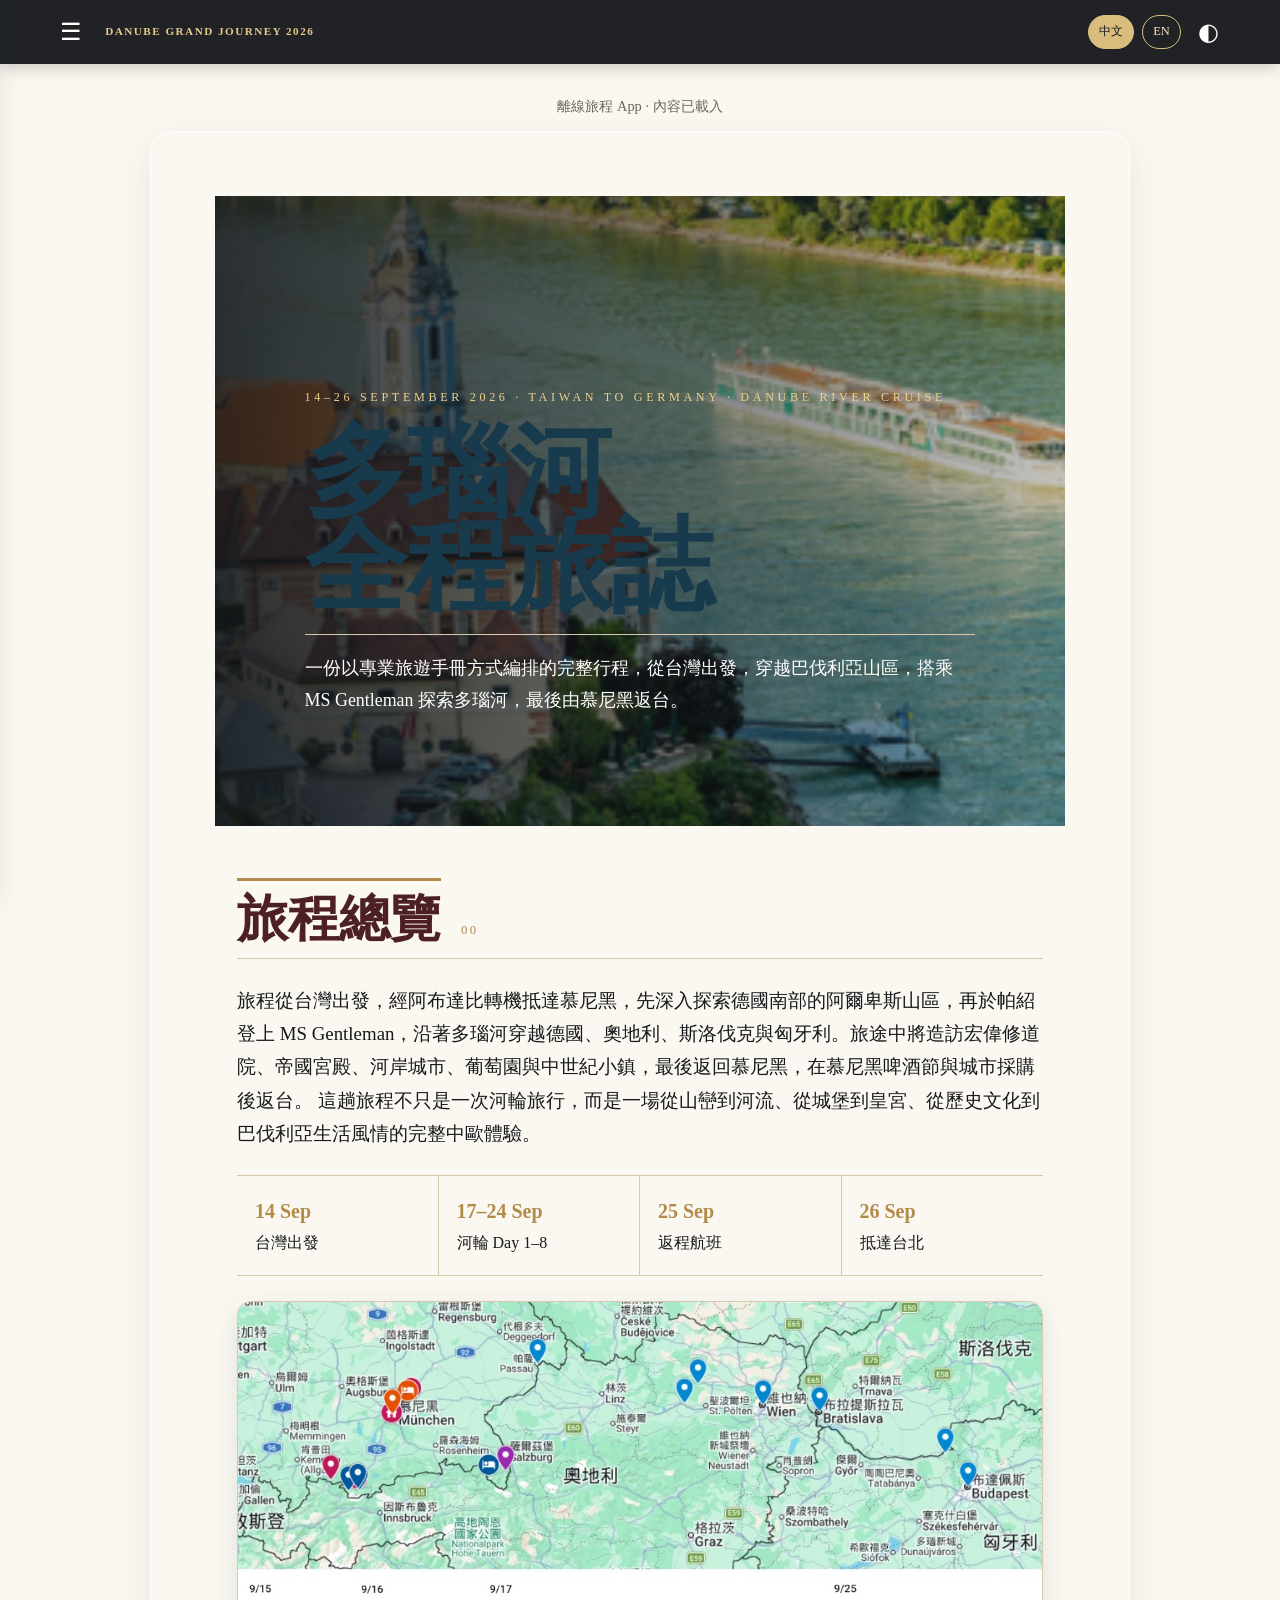
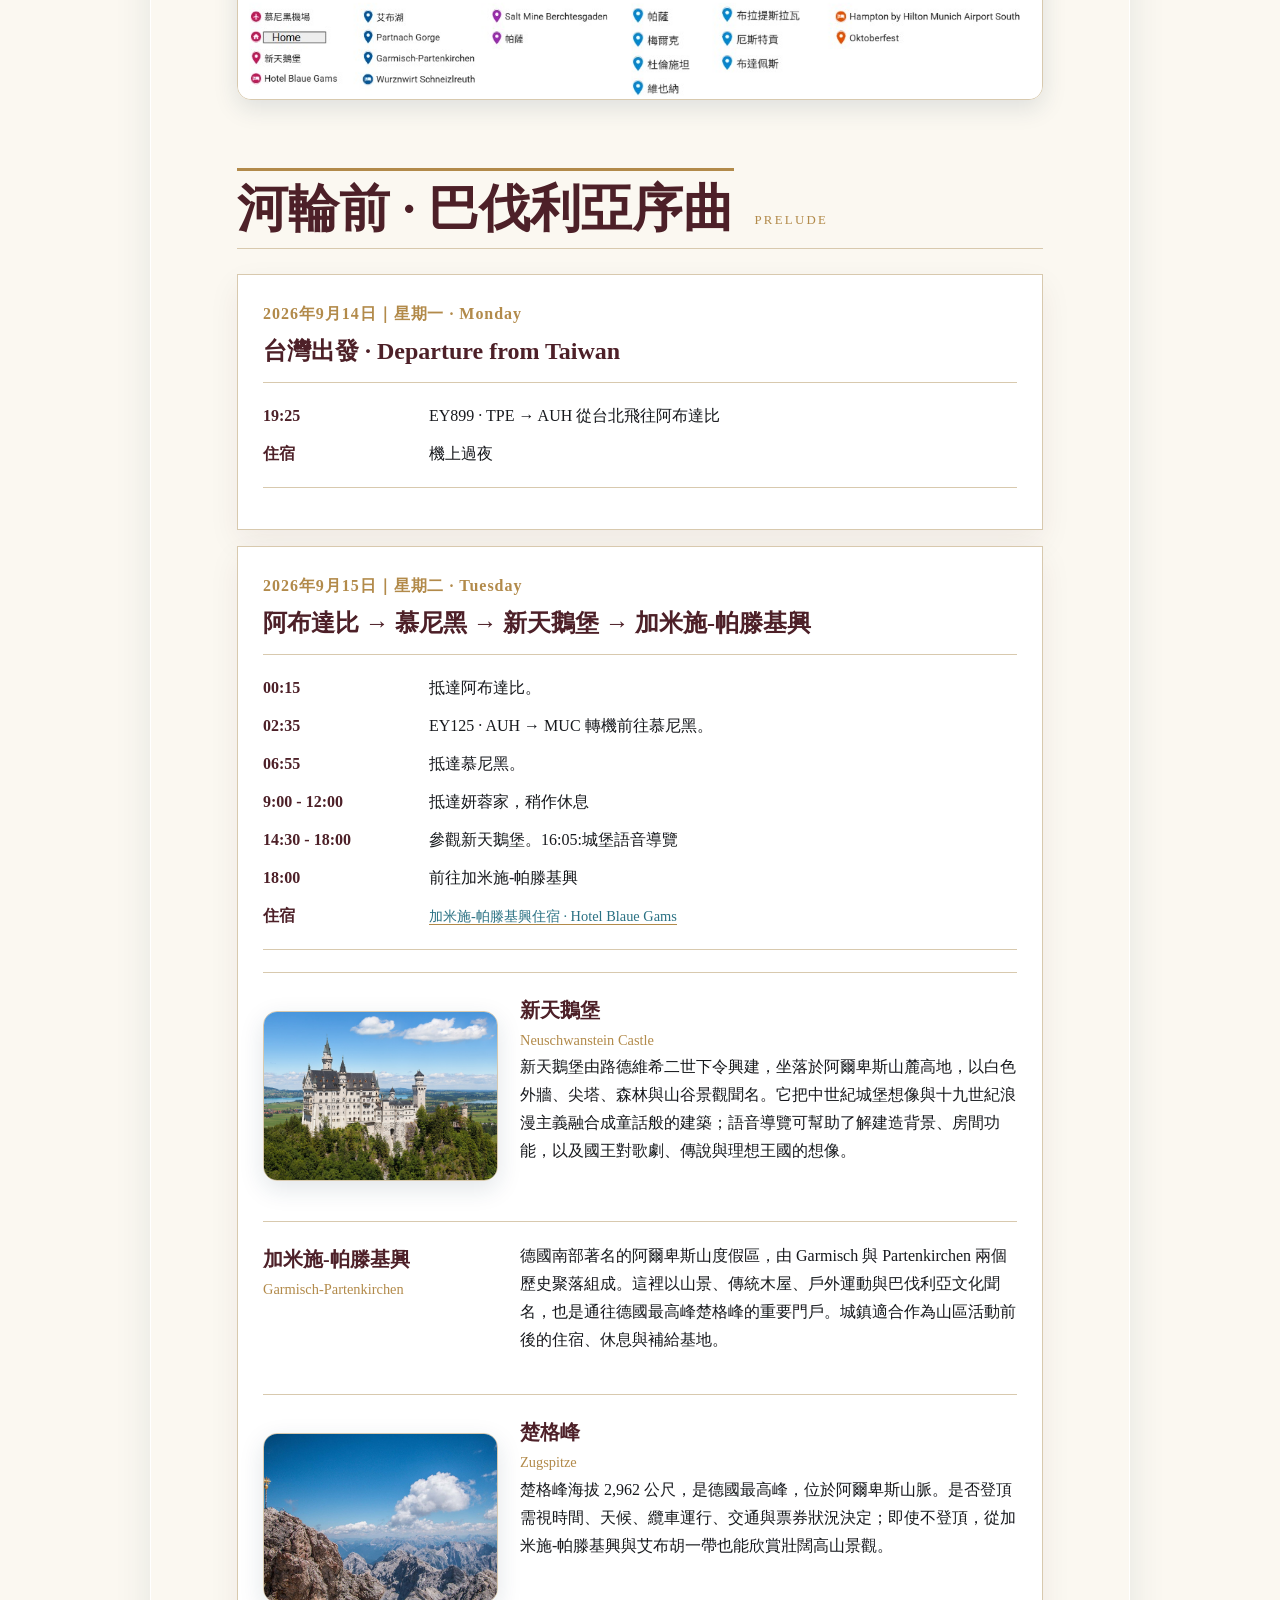
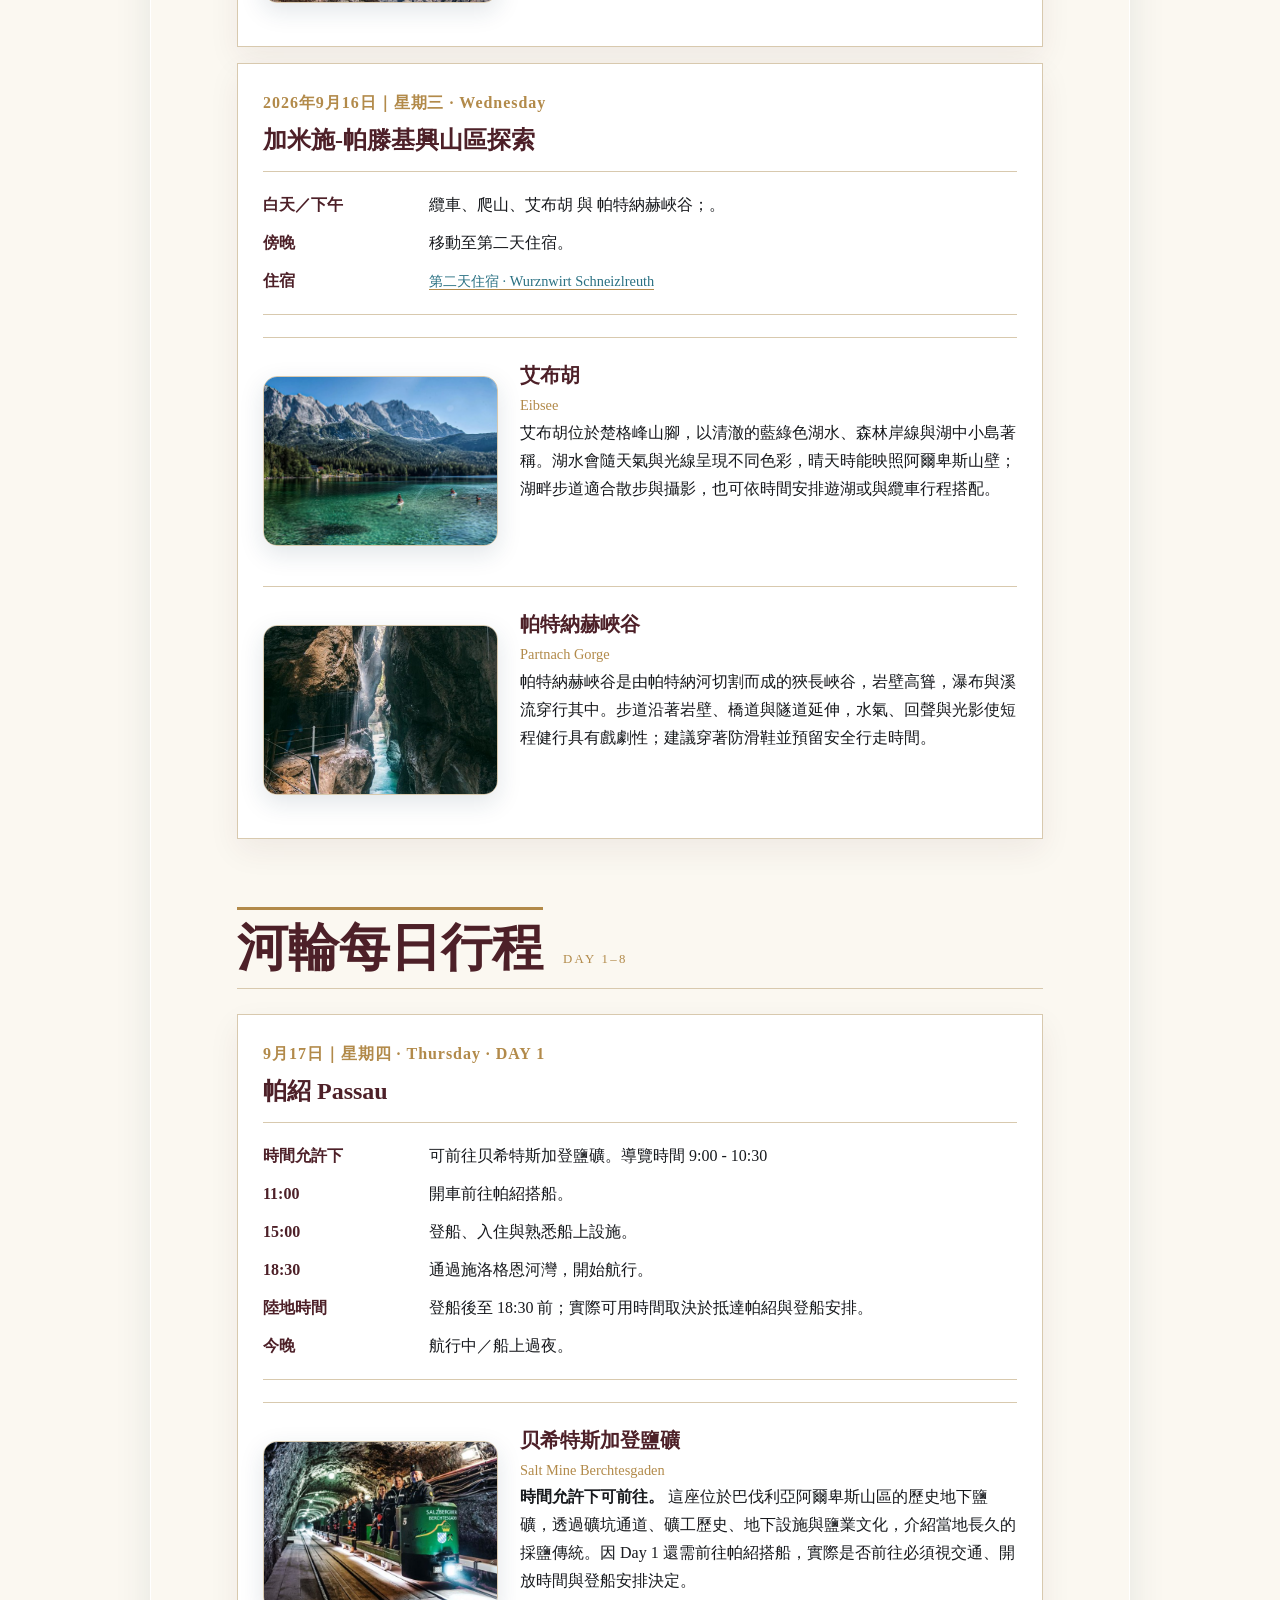
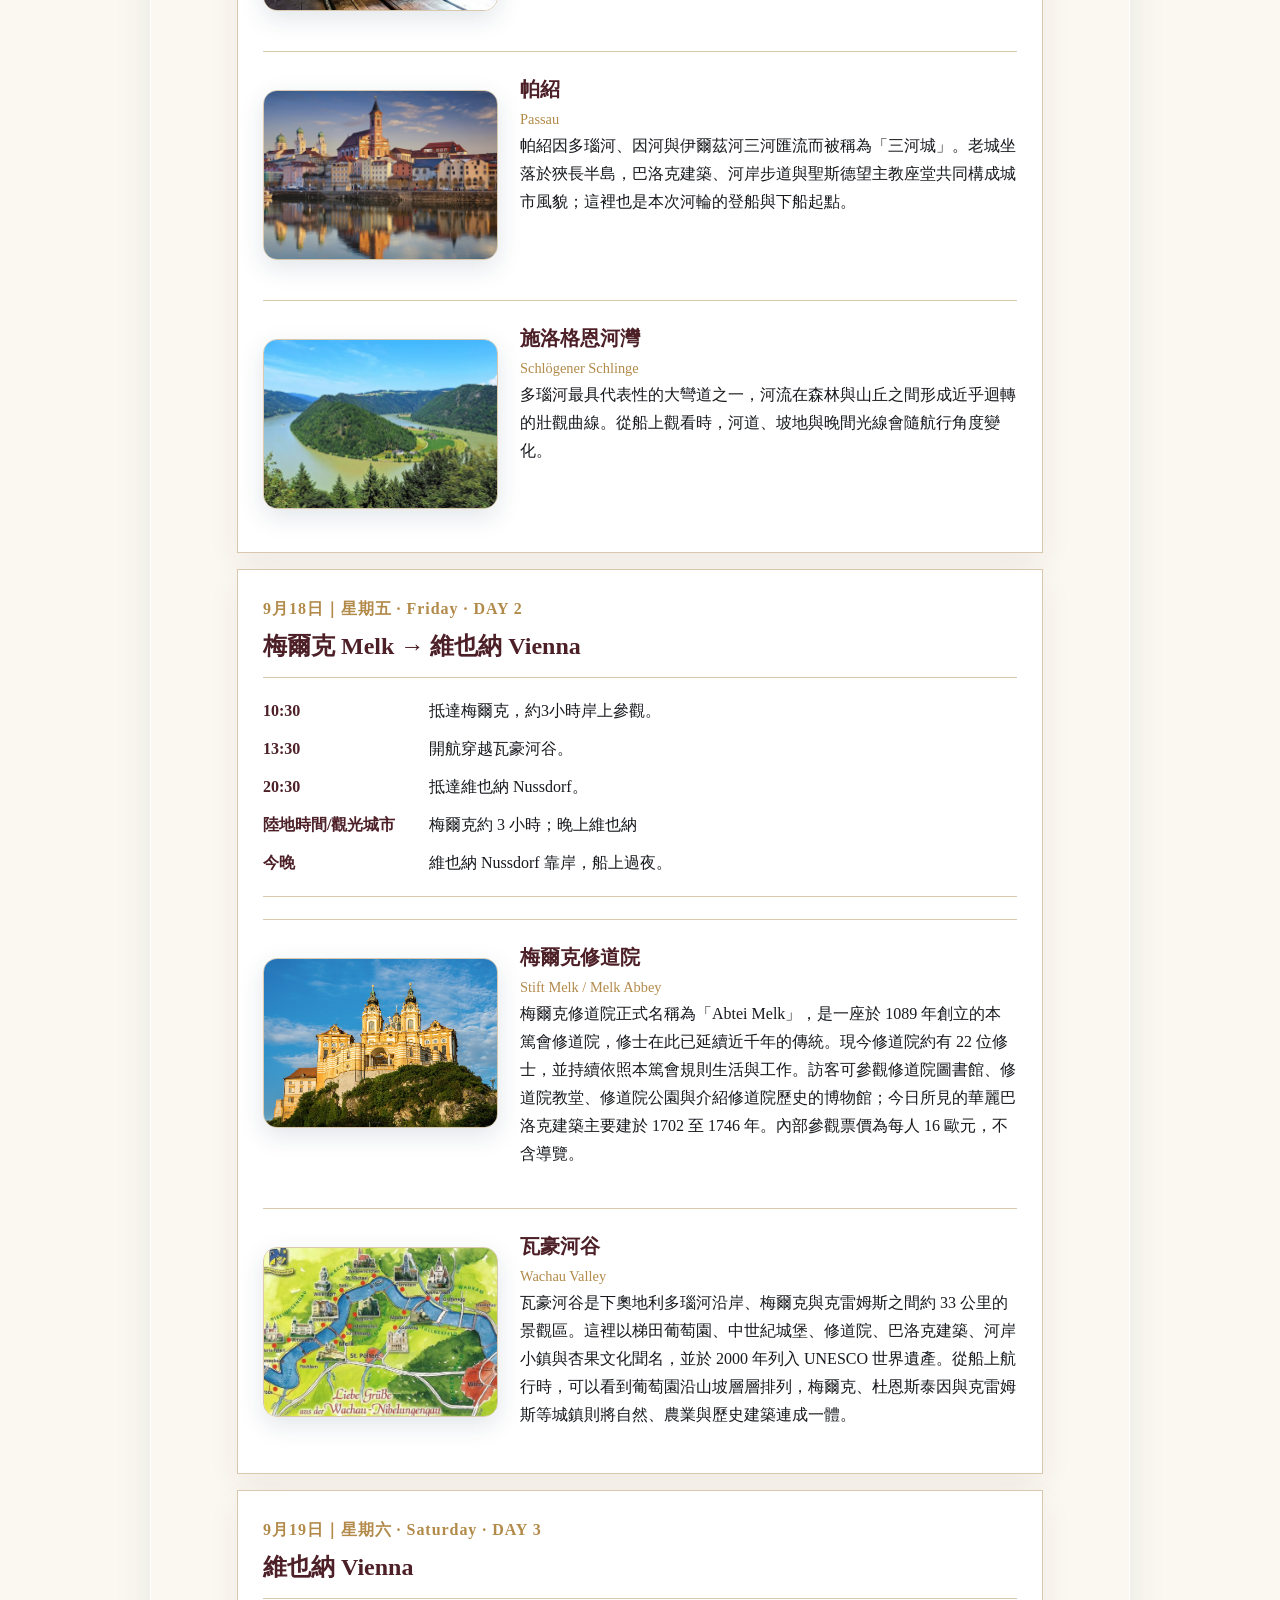
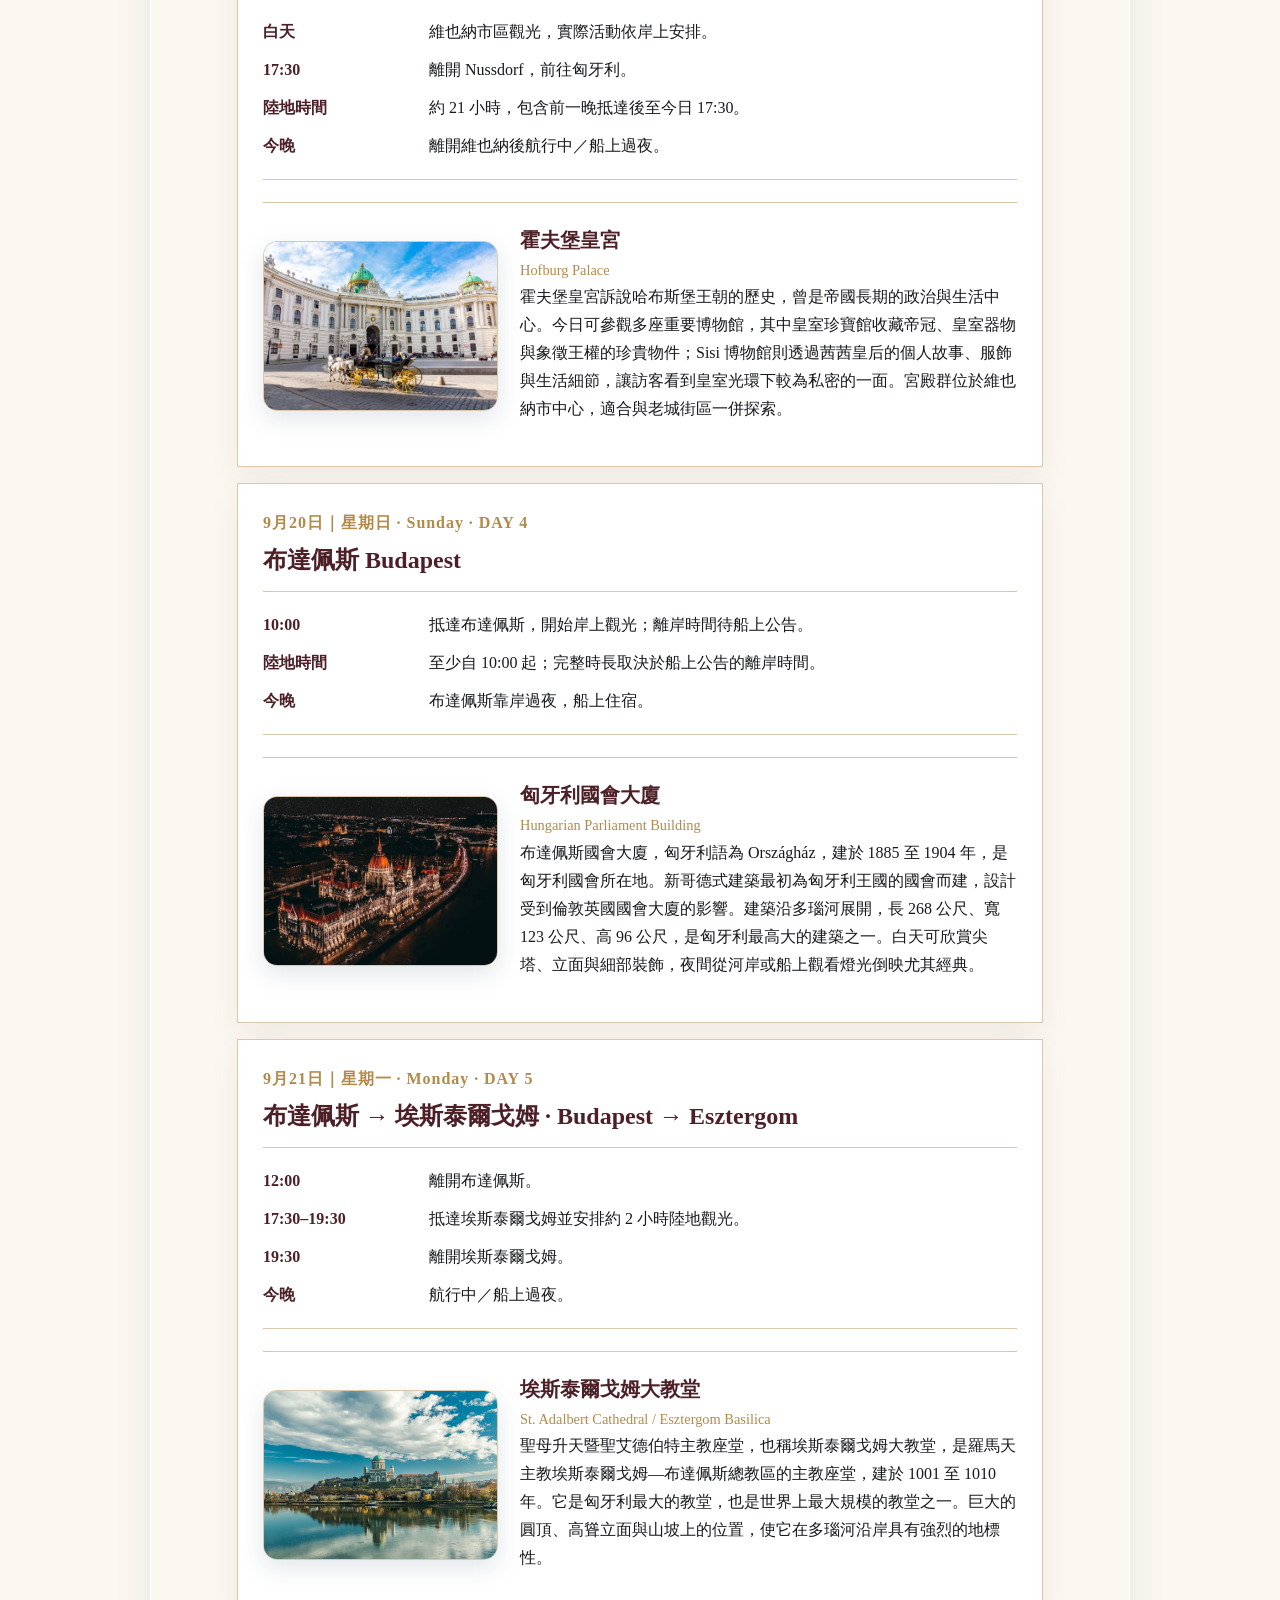
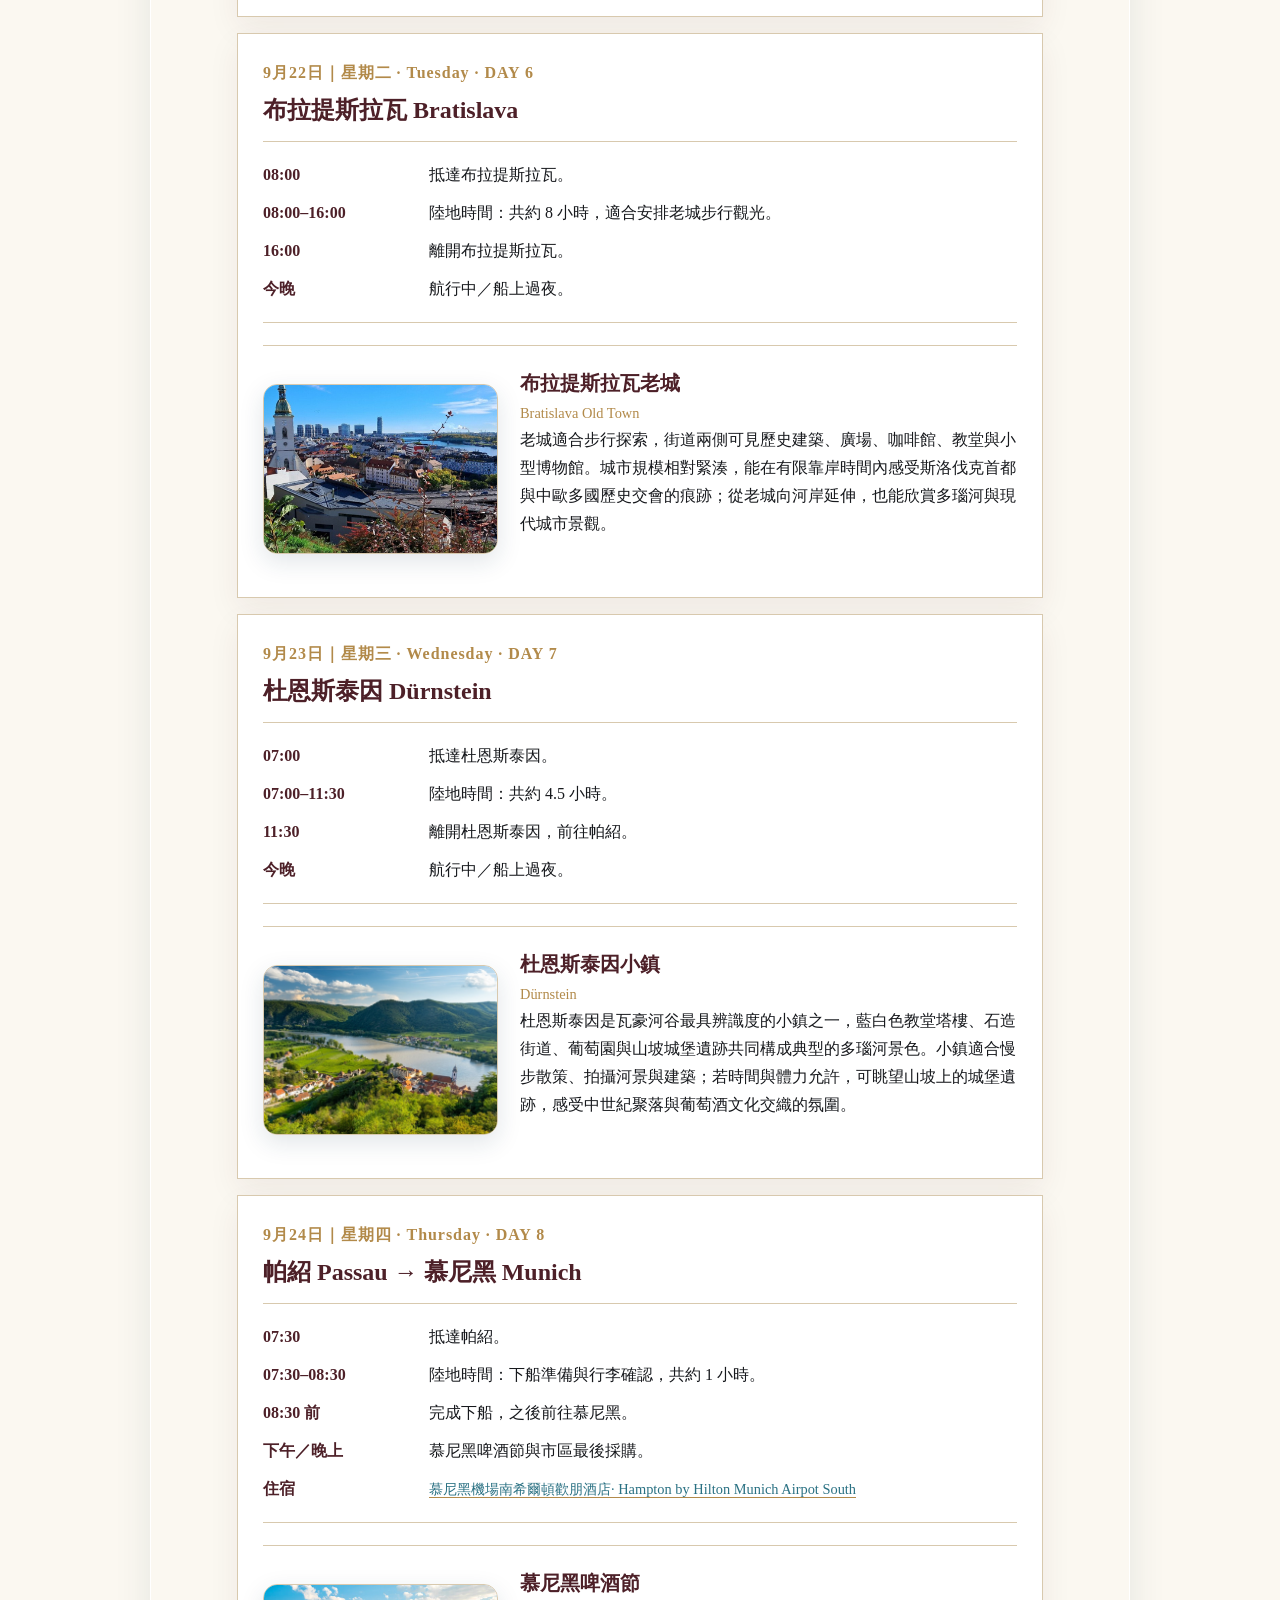
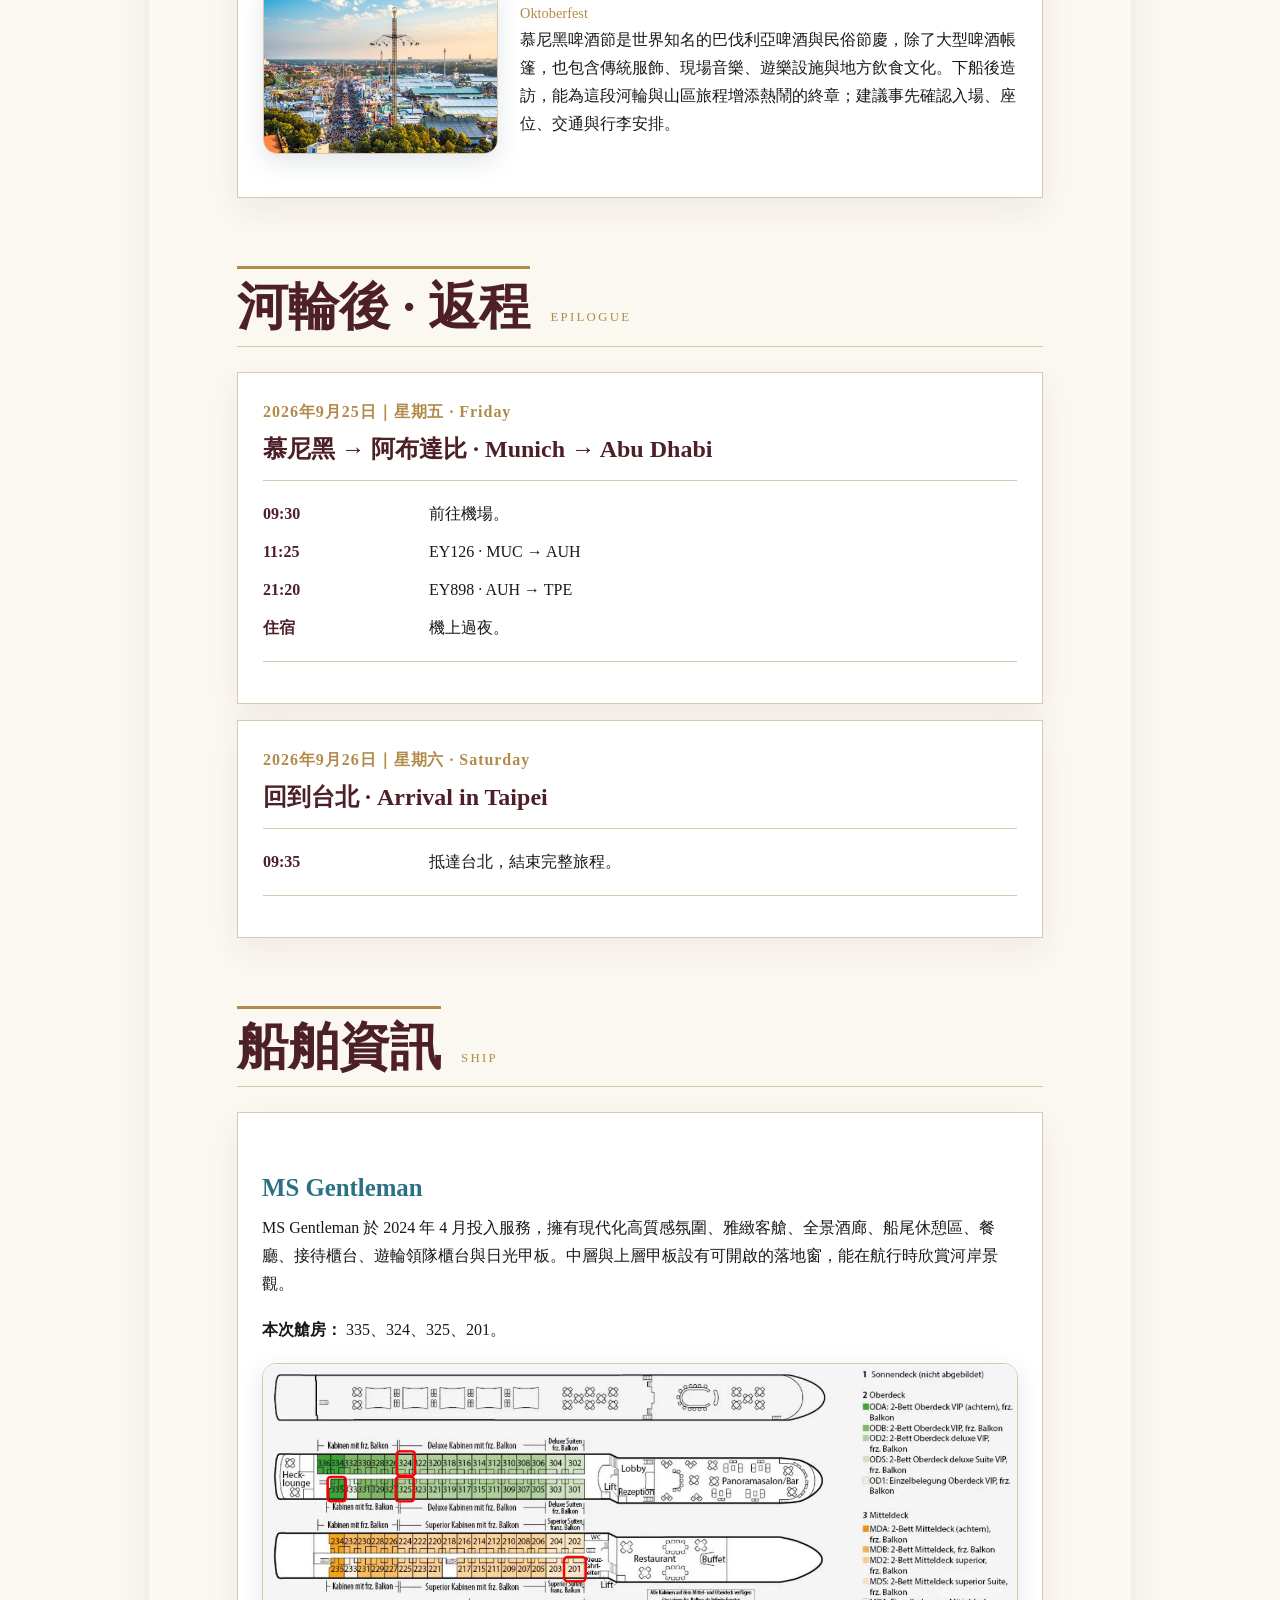
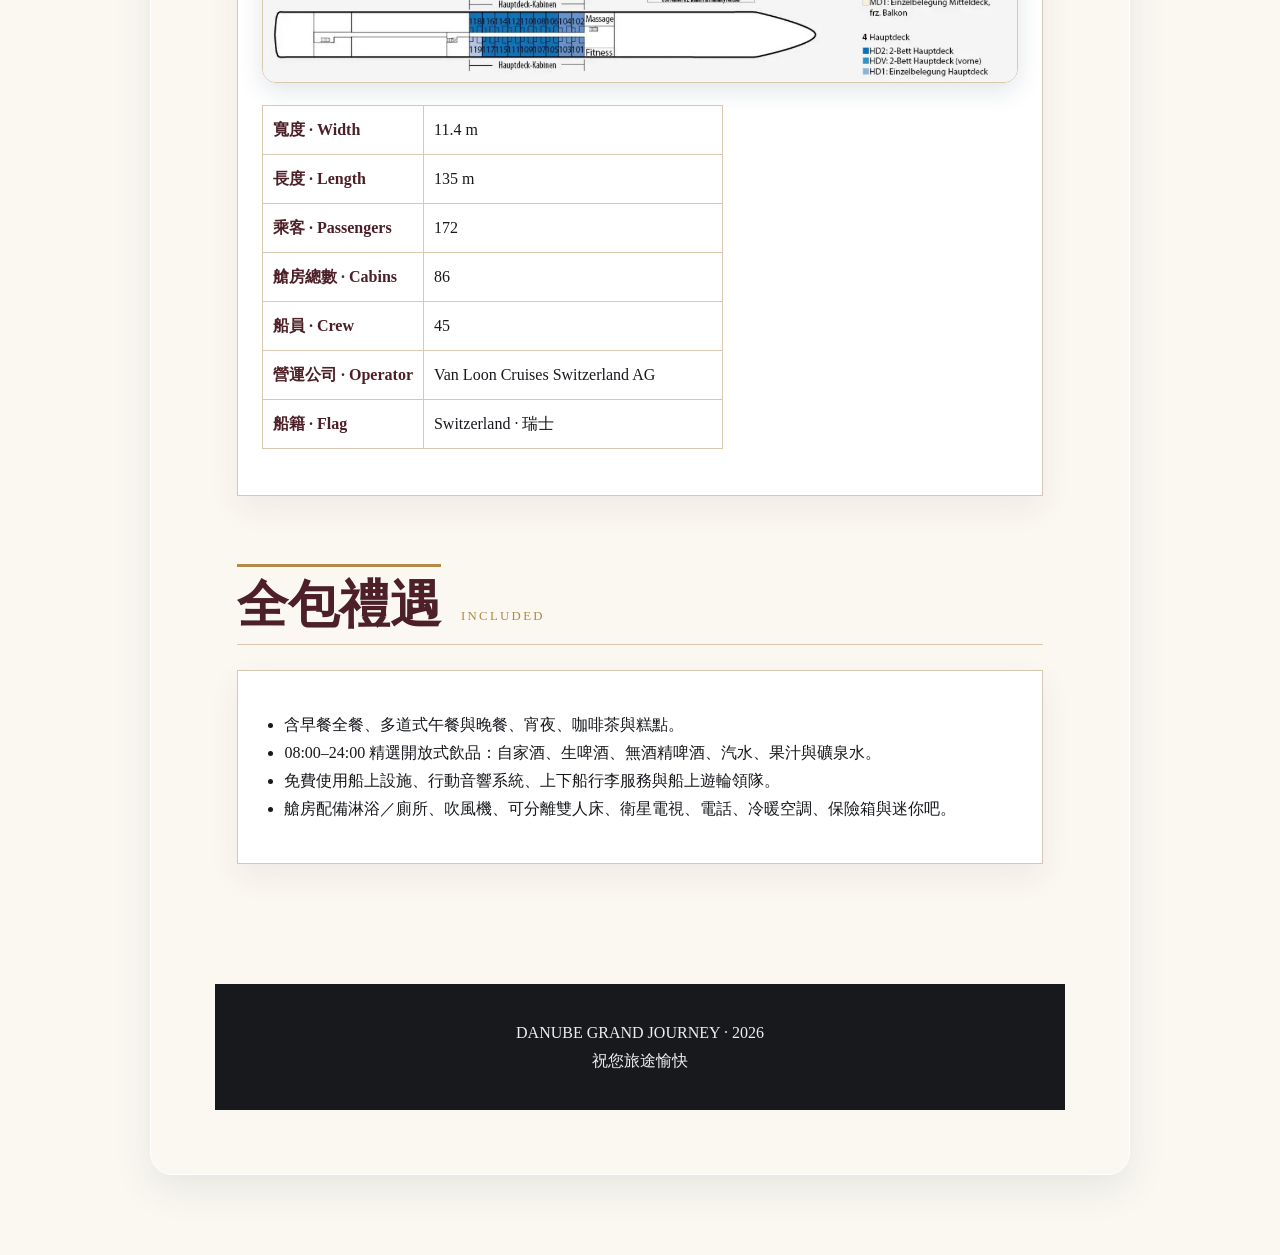
==== commit 6172fd3e: "Update index.html v4" ====
--- a/index.html
+++ b/index.html
@@ -7,6 +7,11 @@
   <meta name="description" content="Danube Grand Journey — 中歐多瑙河旅程">
   <link rel="manifest" href="manifest.json">
   <link rel="stylesheet" href="styles.css">
+  <style>
+    #content .hidden { display: none !important; }
+    .language-button { border: 1px solid #d9bd7c; border-radius: 99px; padding: 5px 10px; background: transparent; color: #f7e5b7; cursor: pointer; font: inherit; font-size: .78rem; }
+    .language-button.active { background: #d9bd7c; color: #17191d; }
+  </style>
   <title>Danube Grand Journey</title>
 </head>
 <body>
@@ -20,22 +25,16 @@
       <button id="installButton" class="install-button" hidden>安裝 App</button>
     </div>
   </header>
-
   <div id="backdrop" class="backdrop" hidden></div>
   <aside id="sidePanel" class="side-panel" aria-label="旅程選單">
     <div class="panel-heading"><span>旅程選單</span><button id="closeButton" class="icon-button" aria-label="關閉選單">×</button></div>
     <nav class="toc" aria-label="主要旅程章節">
       <div class="menu-group-title">Journey Sections</div>
-      <a href="#overview">Overview</a>
-      <a href="#before">Before Cruise</a>
-      <a href="#cruise">Cruises</a>
-      <a href="#ship">Ship</a>
-      <a href="#after">After Cruises</a>
+      <a href="#overview">Overview</a><a href="#before">Before Cruise</a><a href="#cruise">Cruises</a><a href="#ship">Ship</a><a href="#after">After Cruises</a>
       <div class="menu-group-title">Jump to date</div>
       <a class="level-3" href="#d14">14 Sep · Day 0</a><a class="level-3" href="#d15">15 Sep · Day 0</a><a class="level-3" href="#d16">16 Sep · Day 0</a><a class="level-3" href="#d17">17 Sep · Day 1</a><a class="level-3" href="#d18">18 Sep · Day 2</a><a class="level-3" href="#d19">19 Sep · Day 3</a><a class="level-3" href="#d20">20 Sep · Day 4</a><a class="level-3" href="#d21">21 Sep · Day 5</a><a class="level-3" href="#d22">22 Sep · Day 6</a><a class="level-3" href="#d23">23 Sep · Day 7</a><a class="level-3" href="#d24">24 Sep · Day 8</a><a class="level-3" href="#d25">25 Sep</a><a class="level-3" href="#d26">26 Sep</a>
     </nav>
   </aside>
-
   <main id="top" class="page-shell">
     <div id="status" class="status">正在載入旅程內容…</div>
     <article id="content" class="content" aria-live="polite"></article>
